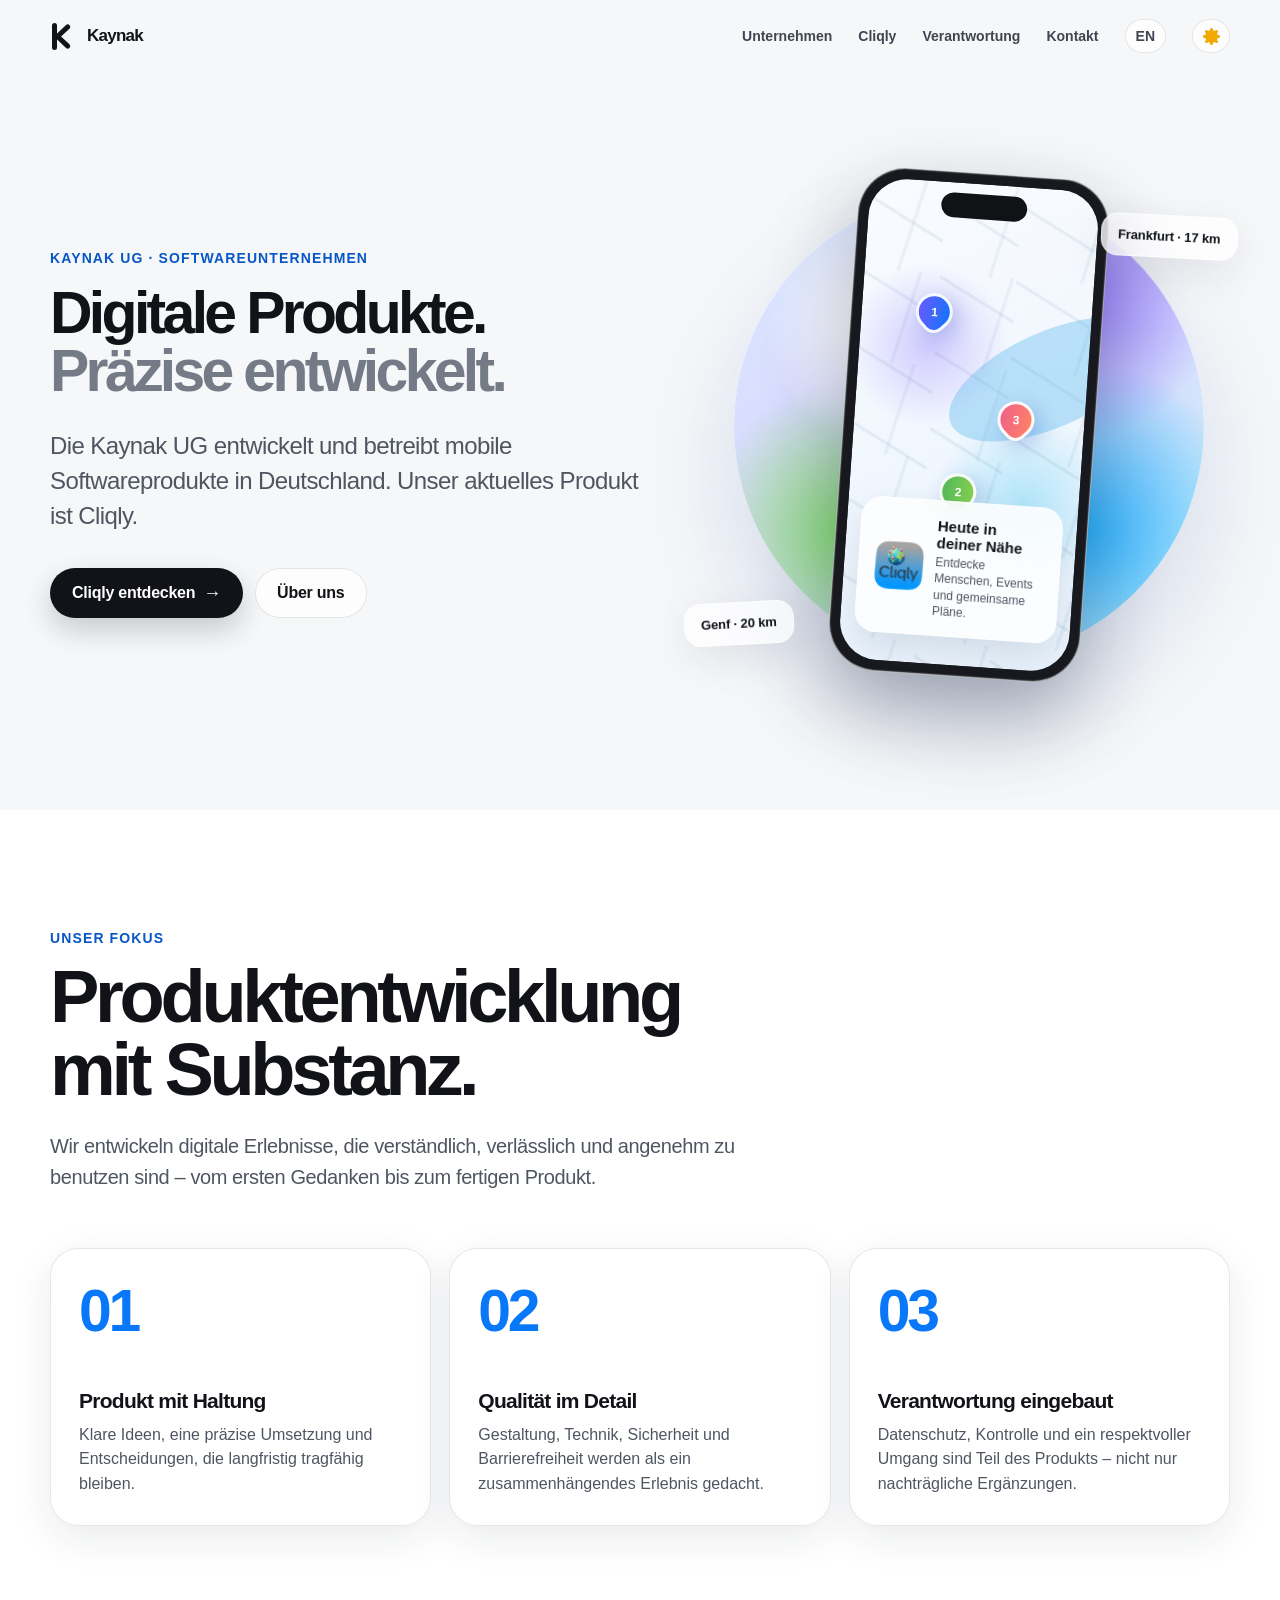
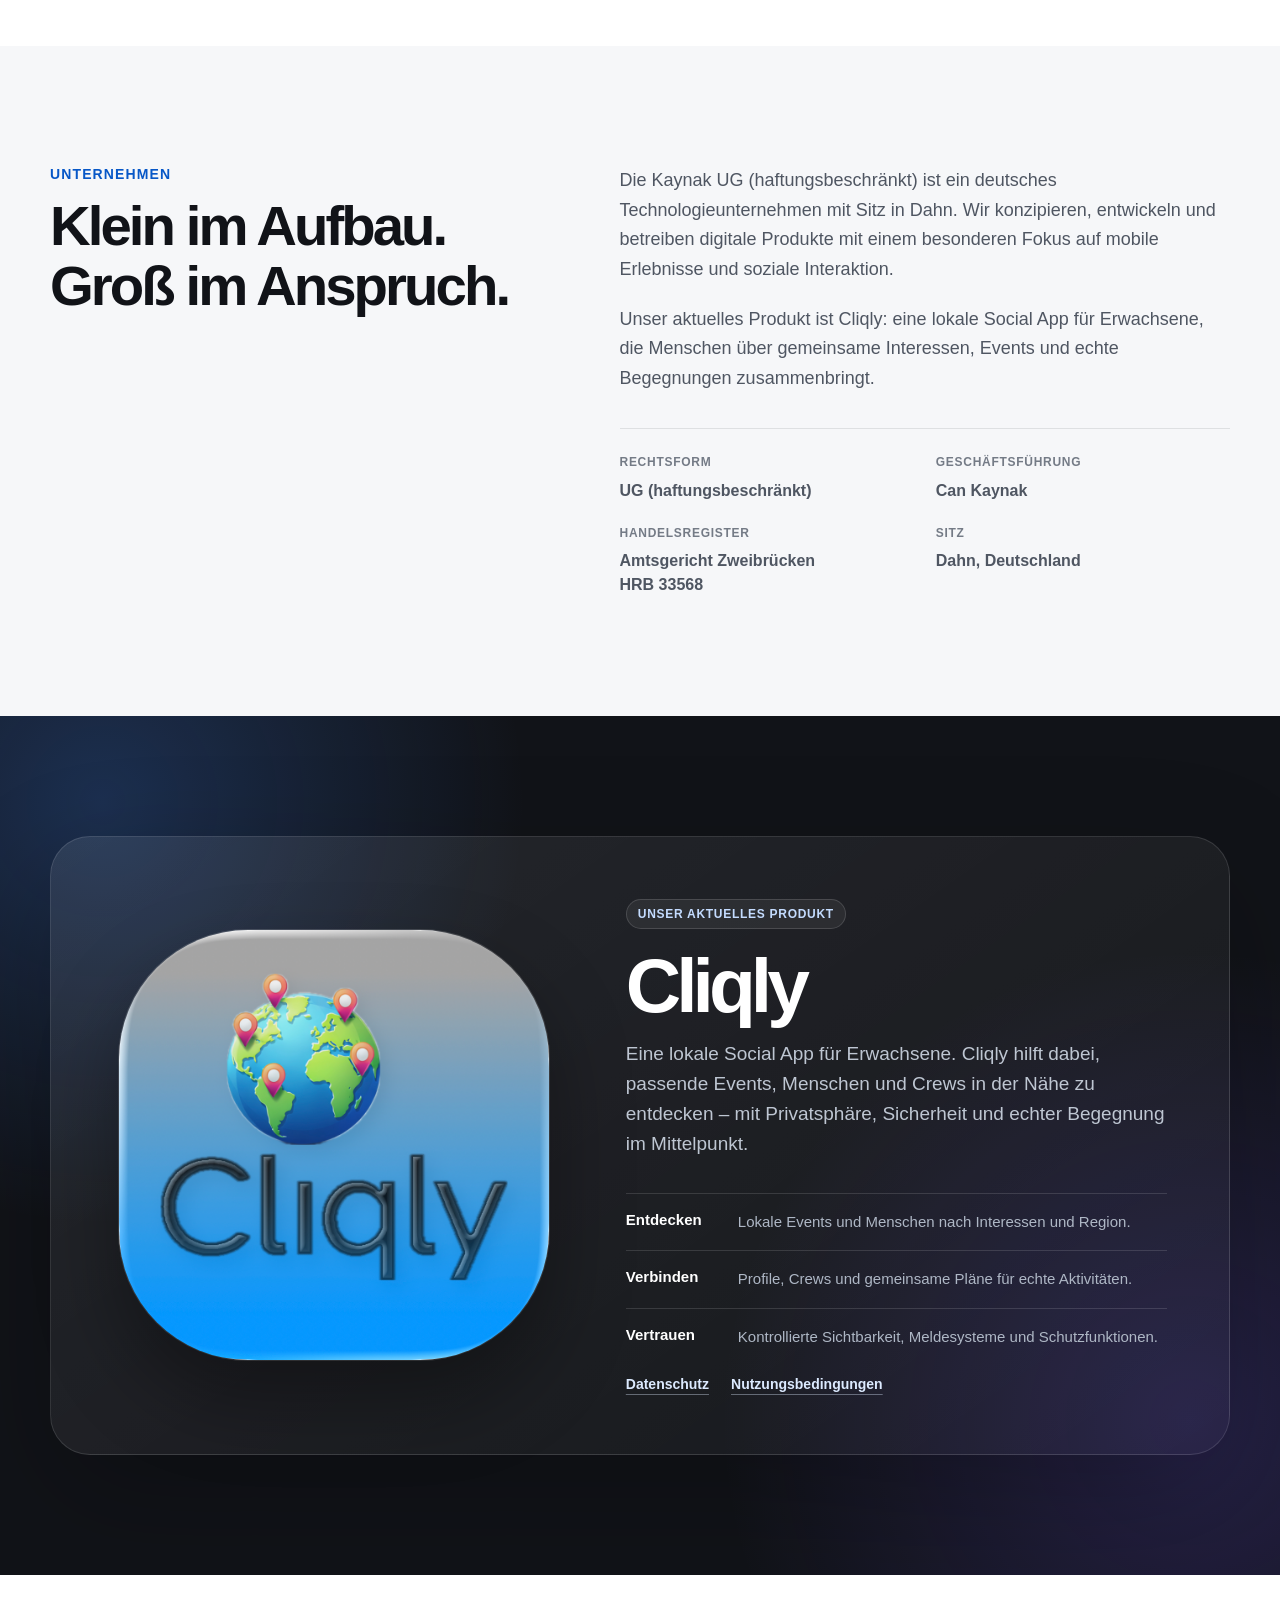
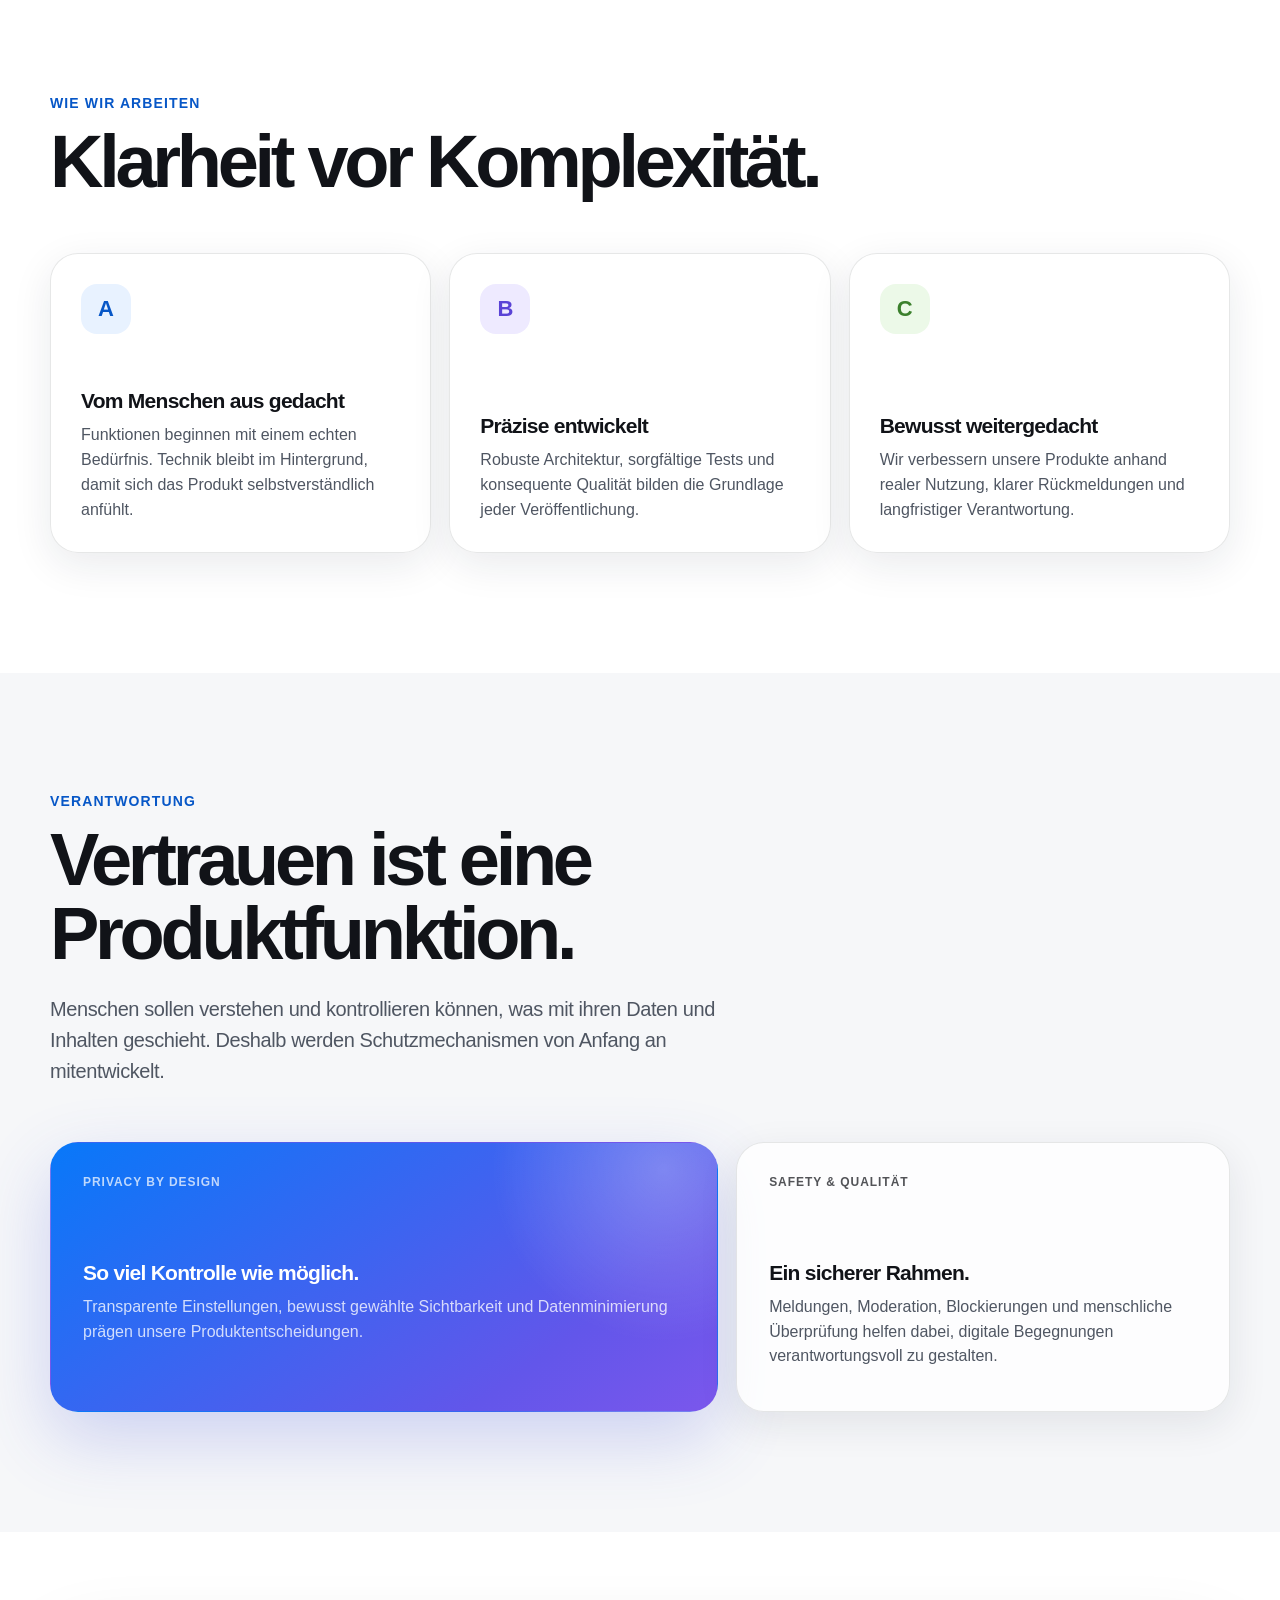
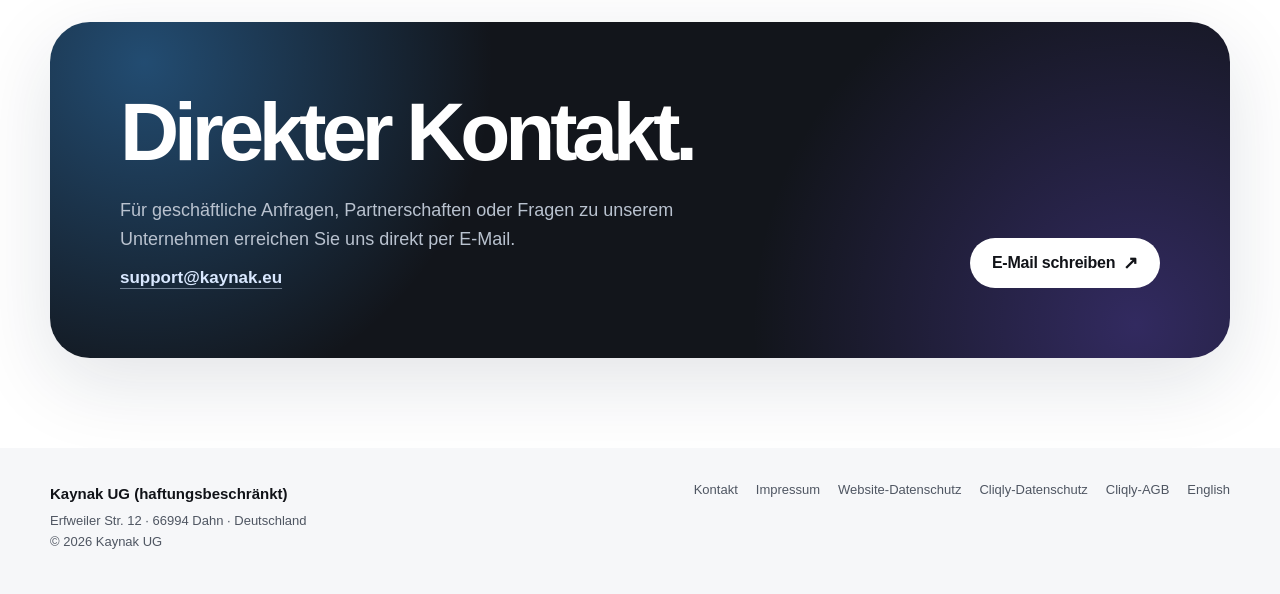
==== index.html @ 6c9c17e6 "Add Cliqly legal pages and fix mobile heading" ====
<!doctype html>
<html lang="de">
  <head>
    <meta charset="utf-8" />
    <meta name="viewport" content="width=device-width, initial-scale=1" />
    <title>Kaynak UG – Digitale Produkte, präzise entwickelt</title>
    <meta
      name="description"
      content="Die Kaynak UG (haftungsbeschränkt) aus Dahn entwickelt hochwertige digitale Produkte. Unser aktuelles Produkt: Cliqly, eine lokale Social App für echte Begegnungen."
    />
    <meta name="theme-color" content="#f6f7f9" />
    <meta name="color-scheme" content="light dark" />
    <meta name="robots" content="index,follow" />
    <link rel="canonical" href="https://kaynak.eu/" />
    <link rel="alternate" hreflang="de" href="https://kaynak.eu/" />
    <link rel="alternate" hreflang="en" href="https://kaynak.eu/en/" />
    <link rel="icon" href="/assets/kaynak-mark.png" type="image/png" />
    <script src="/assets/theme-init.js"></script>
    <link rel="stylesheet" href="/assets/styles.css" />
    <meta property="og:type" content="website" />
    <meta property="og:locale" content="de_DE" />
    <meta property="og:locale:alternate" content="en_GB" />
    <meta property="og:site_name" content="Kaynak UG" />
    <meta property="og:title" content="Kaynak UG – Digitale Produkte, präzise entwickelt" />
    <meta
      property="og:description"
      content="Kaynak UG entwickelt hochwertige mobile und soziale Softwareprodukte in Deutschland."
    />
    <meta property="og:url" content="https://kaynak.eu/" />
    <meta property="og:image" content="https://kaynak.eu/assets/og-kaynak.png" />
    <meta property="og:image:width" content="1200" />
    <meta property="og:image:height" content="630" />
    <meta property="og:image:alt" content="Kaynak UG – Digitale Produkte, präzise entwickelt" />
    <meta name="twitter:card" content="summary_large_image" />
    <meta name="twitter:title" content="Kaynak UG – Digitale Produkte, präzise entwickelt" />
    <meta
      name="twitter:description"
      content="Kaynak UG entwickelt hochwertige mobile und soziale Softwareprodukte in Deutschland."
    />
    <meta name="twitter:image" content="https://kaynak.eu/assets/og-kaynak.png" />
    <script type="application/ld+json">
      {
        "@context": "https://schema.org",
        "@type": "Organization",
        "name": "Kaynak UG (haftungsbeschränkt)",
        "url": "https://kaynak.eu/",
        "email": "support@kaynak.eu",
        "founder": {
          "@type": "Person",
          "name": "Can Kaynak"
        },
        "address": {
          "@type": "PostalAddress",
          "streetAddress": "Erfweiler Str. 12",
          "postalCode": "66994",
          "addressLocality": "Dahn",
          "addressCountry": "DE"
        },
        "brand": {
          "@type": "Brand",
          "name": "Cliqly"
        }
      }
    </script>
  </head>
  <body>
    <a class="skip-link" href="#inhalt">Zum Inhalt springen</a>
    <header class="site-header">
      <nav class="nav-shell" aria-label="Hauptnavigation">
        <a class="brand" href="/" aria-label="Kaynak UG Startseite">
          <span class="brand-mark" aria-hidden="true"><span class="brand-stem"></span></span>
          <span>Kaynak</span>
        </a>
        <button
          class="menu-button"
          type="button"
          aria-label="Navigation öffnen"
          aria-controls="site-navigation"
          aria-expanded="false"
        >
          <span class="menu-icon" aria-hidden="true"></span>
        </button>
        <div class="nav-links" id="site-navigation">
          <a href="#unternehmen">Unternehmen</a>
          <a href="#cliqly">Cliqly</a>
          <a href="#verantwortung">Verantwortung</a>
          <a href="#kontakt">Kontakt</a>
          <a class="language-link" href="/en/" lang="en" hreflang="en">EN</a>
        </div>
      </nav>
    </header>

    <main id="inhalt">
      <section class="hero" aria-labelledby="hero-title">
        <div class="shell hero-grid">
          <div>
            <p class="eyebrow">Kaynak UG · Softwareunternehmen</p>
            <h1 id="hero-title">
              Digitale Produkte.<br /><span class="hero-secondary">Präzise entwickelt.</span>
            </h1>
            <p class="hero-copy">
              Die Kaynak UG entwickelt und betreibt mobile Softwareprodukte in
              Deutschland. Unser aktuelles Produkt ist Cliqly.
            </p>
            <div class="button-row">
              <a class="button button-primary" href="#cliqly">
                Cliqly entdecken <span class="button-arrow" aria-hidden="true">→</span>
              </a>
              <a class="button button-secondary" href="#unternehmen">Über uns</a>
            </div>
          </div>

          <div class="hero-visual" aria-label="Illustration der Cliqly App">
            <div class="orb" aria-hidden="true"></div>
            <div class="floating-note top" aria-hidden="true">Frankfurt · 17 km</div>
            <div class="floating-note bottom" aria-hidden="true">Genf · 20 km</div>
            <div class="phone" aria-hidden="true">
              <div class="phone-screen">
                <div class="phone-island"></div>
                <div class="map-grid"></div>
                <div class="map-water"></div>
                <div class="pin pin-one"><span>1</span></div>
                <div class="pin pin-two"><span>3</span></div>
                <div class="pin pin-three"><span>2</span></div>
                <div class="app-preview-card">
                  <img src="/assets/cliqly-icon.jpg" alt="" width="48" height="48" />
                  <div>
                    <strong>Heute in deiner Nähe</strong>
                    <span>Entdecke Menschen, Events und gemeinsame Pläne.</span>
                  </div>
                </div>
              </div>
            </div>
          </div>
        </div>
      </section>

      <section class="section section-white" aria-labelledby="focus-title">
        <div class="shell">
          <div class="section-heading">
            <p class="section-kicker">Unser Fokus</p>
            <h2 class="section-title" id="focus-title">
              Produkt&shy;entwicklung mit Substanz.
            </h2>
            <p class="section-intro">
              Wir entwickeln digitale Erlebnisse, die verständlich, verlässlich und
              angenehm zu benutzen sind – vom ersten Gedanken bis zum fertigen Produkt.
            </p>
          </div>
          <div class="fact-grid">
            <article class="fact-card">
              <span class="fact-number">01</span>
              <h3>Produkt mit Haltung</h3>
              <p>
                Klare Ideen, eine präzise Umsetzung und Entscheidungen, die langfristig
                tragfähig bleiben.
              </p>
            </article>
            <article class="fact-card">
              <span class="fact-number">02</span>
              <h3>Qualität im Detail</h3>
              <p>
                Gestaltung, Technik, Sicherheit und Barrierefreiheit werden als ein
                zusammenhängendes Erlebnis gedacht.
              </p>
            </article>
            <article class="fact-card">
              <span class="fact-number">03</span>
              <h3>Verantwortung eingebaut</h3>
              <p>
                Datenschutz, Kontrolle und ein respektvoller Umgang sind Teil des
                Produkts – nicht nur nachträgliche Ergänzungen.
              </p>
            </article>
          </div>
        </div>
      </section>

      <section class="section" id="unternehmen" aria-labelledby="company-title">
        <div class="shell company-grid">
          <div>
            <p class="section-kicker">Unternehmen</p>
            <h2 class="company-statement" id="company-title">
              Klein im Aufbau.<br />Groß im Anspruch.
            </h2>
          </div>
          <div class="company-copy">
            <p>
              Die Kaynak UG (haftungsbeschränkt) ist ein deutsches
              Technologieunternehmen mit Sitz in Dahn. Wir konzipieren, entwickeln und
              betreiben digitale Produkte mit einem besonderen Fokus auf mobile
              Erlebnisse und soziale Interaktion.
            </p>
            <p>
              Unser aktuelles Produkt ist Cliqly: eine lokale Social App für Erwachsene,
              die Menschen über gemeinsame Interessen, Events und echte Begegnungen
              zusammenbringt.
            </p>
            <div class="company-meta" aria-label="Unternehmensdaten">
              <div class="meta-item">
                <span>Rechtsform</span>
                <strong>UG (haftungsbeschränkt)</strong>
              </div>
              <div class="meta-item">
                <span>Geschäftsführung</span>
                <strong>Can Kaynak</strong>
              </div>
              <div class="meta-item">
                <span>Handelsregister</span>
                <strong>Amtsgericht Zweibrücken<br />HRB 33568</strong>
              </div>
              <div class="meta-item">
                <span>Sitz</span>
                <strong>Dahn, Deutschland</strong>
              </div>
            </div>
          </div>
        </div>
      </section>

      <section class="section section-dark" id="cliqly" aria-labelledby="product-title">
        <div class="shell">
          <div class="product-stage">
            <div class="product-visual">
              <img
                class="product-icon"
                src="/assets/cliqly-icon.jpg"
                alt="App-Symbol von Cliqly mit Globus und Ortsmarkierungen"
                width="1024"
                height="1024"
              />
            </div>
            <div class="product-copy">
              <span class="product-label">Unser aktuelles Produkt</span>
              <h3 id="product-title">Cliqly</h3>
              <p>
                Eine lokale Social App für Erwachsene. Cliqly hilft dabei, passende
                Events, Menschen und Crews in der Nähe zu entdecken – mit Privatsphäre,
                Sicherheit und echter Begegnung im Mittelpunkt.
              </p>
              <div class="product-points">
                <div class="product-point">
                  <strong>Entdecken</strong>
                  <span>Lokale Events und Menschen nach Interessen und Region.</span>
                </div>
                <div class="product-point">
                  <strong>Verbinden</strong>
                  <span>Profile, Crews und gemeinsame Pläne für echte Aktivitäten.</span>
                </div>
                <div class="product-point">
                  <strong>Vertrauen</strong>
                  <span>Kontrollierte Sichtbarkeit, Meldesysteme und Schutzfunktionen.</span>
                </div>
              </div>
              <div class="product-legal-links" aria-label="Rechtliche Informationen zu Cliqly">
                <a href="/cliqly/datenschutz/">Datenschutz</a>
                <a href="/cliqly/nutzungsbedingungen/">Nutzungsbedingungen</a>
              </div>
            </div>
          </div>
        </div>
      </section>

      <section class="section section-white" aria-labelledby="principles-title">
        <div class="shell">
          <div class="section-heading">
            <p class="section-kicker">Wie wir arbeiten</p>
            <h2 class="section-title" id="principles-title">
              Klarheit vor Komplexität.
            </h2>
          </div>
          <div class="value-grid">
            <article class="value-card">
              <div class="value-symbol" aria-hidden="true">A</div>
              <h3>Vom Menschen aus gedacht</h3>
              <p>
                Funktionen beginnen mit einem echten Bedürfnis. Technik bleibt im
                Hintergrund, damit sich das Produkt selbstverständlich anfühlt.
              </p>
            </article>
            <article class="value-card">
              <div class="value-symbol" aria-hidden="true">B</div>
              <h3>Präzise entwickelt</h3>
              <p>
                Robuste Architektur, sorgfältige Tests und konsequente Qualität bilden
                die Grundlage jeder Veröffentlichung.
              </p>
            </article>
            <article class="value-card">
              <div class="value-symbol" aria-hidden="true">C</div>
              <h3>Bewusst weitergedacht</h3>
              <p>
                Wir verbessern unsere Produkte anhand realer Nutzung, klarer
                Rückmeldungen und langfristiger Verantwortung.
              </p>
            </article>
          </div>
        </div>
      </section>

      <section class="section" id="verantwortung" aria-labelledby="responsibility-title">
        <div class="shell">
          <div class="section-heading">
            <p class="section-kicker">Verantwortung</p>
            <h2 class="section-title" id="responsibility-title">
              Vertrauen ist eine Produktfunktion.
            </h2>
            <p class="section-intro">
              Menschen sollen verstehen und kontrollieren können, was mit ihren Daten
              und Inhalten geschieht. Deshalb werden Schutzmechanismen von Anfang an
              mitentwickelt.
            </p>
          </div>
          <div class="responsibility-grid">
            <article class="responsibility-card highlight">
              <span class="card-tag">Privacy by Design</span>
              <h3>So viel Kontrolle wie möglich.</h3>
              <p>
                Transparente Einstellungen, bewusst gewählte Sichtbarkeit und
                Datenminimierung prägen unsere Produktentscheidungen.
              </p>
            </article>
            <article class="responsibility-card">
              <span class="card-tag">Safety &amp; Qualität</span>
              <h3>Ein sicherer Rahmen.</h3>
              <p>
                Meldungen, Moderation, Blockierungen und menschliche Überprüfung helfen
                dabei, digitale Begegnungen verantwortungsvoll zu gestalten.
              </p>
            </article>
          </div>
        </div>
      </section>

      <section class="section-compact section-white" id="kontakt" aria-labelledby="contact-title">
        <div class="shell">
          <div class="contact-panel">
            <div>
              <h2 id="contact-title">Direkter Kontakt.</h2>
              <p>
                Für geschäftliche Anfragen, Partnerschaften oder Fragen zu unserem
                Unternehmen erreichen Sie uns direkt per E-Mail.
              </p>
              <a class="contact-email" href="mailto:support@kaynak.eu"
                >support@kaynak.eu</a
              >
            </div>
            <a class="button" href="mailto:support@kaynak.eu">
              E-Mail schreiben <span class="button-arrow" aria-hidden="true">↗</span>
            </a>
          </div>
        </div>
      </section>
    </main>

    <footer class="site-footer">
      <div class="shell footer-grid">
        <div class="footer-company">
          <strong>Kaynak UG (haftungsbeschränkt)</strong>
          Erfweiler Str. 12 · 66994 Dahn · Deutschland<br />
          © <span data-current-year>2026</span> Kaynak UG
        </div>
        <div class="footer-links">
          <a href="mailto:support@kaynak.eu">Kontakt</a>
          <a href="/impressum/">Impressum</a>
          <a href="/datenschutz/">Website-Datenschutz</a>
          <a href="/cliqly/datenschutz/">Cliqly-Datenschutz</a>
          <a href="/cliqly/nutzungsbedingungen/">Cliqly-AGB</a>
          <a href="/en/" lang="en">English</a>
        </div>
      </div>
    </footer>
    <script src="/assets/site.js" defer></script>
  </body>
</html>
---- assets/styles.css ----
:root {
  color-scheme: light;
  --ink: #111318;
  --ink-soft: #4f5662;
  --ink-muted: #747b86;
  --paper: #f6f7f9;
  --paper-strong: #ffffff;
  --line: rgba(17, 19, 24, 0.1);
  --header-glass: rgba(246, 247, 249, 0.72);
  --header-glass-strong: rgba(246, 247, 249, 0.9);
  --mobile-navigation: rgba(246, 247, 249, 0.98);
  --nav-ink: #3f4651;
  --control-surface: rgba(255, 255, 255, 0.7);
  --card-surface: rgba(255, 255, 255, 0.78);
  --legal-surface: #ffffff;
  --legal-copy: #454c57;
  --legal-note: #757c86;
  --button-primary-background: #111318;
  --button-primary-foreground: #ffffff;
  --button-secondary-background: rgba(255, 255, 255, 0.78);
  --blue: #0878f9;
  --blue-deep: #0757c7;
  --cyan: #43c7f4;
  --violet: #7557ff;
  --green: #7bd35a;
  --shadow-soft: 0 24px 80px rgba(18, 30, 58, 0.12);
  --shadow-card: 0 12px 40px rgba(18, 30, 58, 0.09);
  --radius-xl: 40px;
  --radius-lg: 28px;
  --radius-md: 20px;
  --max-width: 1180px;
  --font-sans: -apple-system, BlinkMacSystemFont, "SF Pro Display",
    "SF Pro Text", "Helvetica Neue", Arial, sans-serif;
}

:root[data-theme="dark"] {
  color-scheme: dark;
  --ink: #f4f7fb;
  --ink-soft: #aeb8c7;
  --ink-muted: #8c97a8;
  --paper: #080a0f;
  --paper-strong: #0e1118;
  --line: rgba(255, 255, 255, 0.11);
  --header-glass: rgba(8, 10, 15, 0.74);
  --header-glass-strong: rgba(8, 10, 15, 0.92);
  --mobile-navigation: rgba(8, 10, 15, 0.98);
  --nav-ink: #c8d0dc;
  --control-surface: rgba(255, 255, 255, 0.07);
  --card-surface: rgba(255, 255, 255, 0.055);
  --legal-surface: #11151d;
  --legal-copy: #b7c0cd;
  --legal-note: #8a95a4;
  --button-primary-background: #f4f7fb;
  --button-primary-foreground: #10131a;
  --button-secondary-background: rgba(255, 255, 255, 0.065);
  --blue: #4da6ff;
  --blue-deep: #79baff;
  --shadow-soft: 0 28px 90px rgba(0, 0, 0, 0.38);
  --shadow-card: 0 16px 48px rgba(0, 0, 0, 0.26);
}

* {
  box-sizing: border-box;
}

html {
  scroll-behavior: smooth;
  background: var(--paper);
}

body {
  margin: 0;
  color: var(--ink);
  background: var(--paper);
  font-family: var(--font-sans);
  -webkit-font-smoothing: antialiased;
  text-rendering: optimizeLegibility;
}

body.menu-open {
  overflow: hidden;
}

img {
  display: block;
  max-width: 100%;
}

a {
  color: inherit;
  text-decoration: none;
}

button,
a {
  -webkit-tap-highlight-color: transparent;
}

button {
  font: inherit;
}

::selection {
  color: #fff;
  background: var(--blue);
}

.skip-link {
  position: fixed;
  z-index: 100;
  top: 12px;
  left: 12px;
  padding: 10px 14px;
  border-radius: 12px;
  color: var(--button-primary-foreground);
  background: var(--button-primary-background);
  transform: translateY(-180%);
  transition: transform 180ms ease;
}

.skip-link:focus {
  transform: translateY(0);
}

.site-header {
  position: fixed;
  z-index: 50;
  top: 0;
  right: 0;
  left: 0;
  border-bottom: 1px solid transparent;
  background: var(--header-glass);
  -webkit-backdrop-filter: blur(24px) saturate(150%);
  backdrop-filter: blur(24px) saturate(150%);
  transition:
    border-color 220ms ease,
    background 220ms ease;
}

.site-header.is-scrolled {
  border-color: var(--line);
  background: var(--header-glass-strong);
}

.nav-shell {
  width: min(calc(100% - 40px), var(--max-width));
  min-height: 72px;
  margin: 0 auto;
  display: flex;
  align-items: center;
  justify-content: space-between;
  gap: 28px;
}

.brand {
  display: inline-flex;
  align-items: center;
  gap: 11px;
  font-size: 17px;
  font-weight: 650;
  letter-spacing: -0.045em;
}

.brand-mark {
  position: relative;
  width: 26px;
  height: 29px;
  display: block;
  flex: 0 0 auto;
  color: currentColor;
}

.brand-stem {
  position: absolute;
  top: 1px;
  left: 2px;
  width: 5px;
  height: 27px;
  border-radius: 999px;
  background: currentColor;
}

.brand-mark::before,
.brand-mark::after {
  content: "";
  position: absolute;
  top: 12px;
  left: 5px;
  width: 19px;
  height: 5px;
  border-radius: 999px;
  background: currentColor;
  transform-origin: 2.5px 50%;
}

.brand-mark::before {
  transform: rotate(-43deg);
}

.brand-mark::after {
  transform: rotate(43deg);
}

.nav-links {
  display: flex;
  align-items: center;
  gap: 26px;
  color: var(--nav-ink);
  font-size: 14px;
  font-weight: 550;
}

.nav-links a {
  position: relative;
  padding: 9px 0;
}

.nav-links a::after {
  content: "";
  position: absolute;
  right: 0;
  bottom: 4px;
  left: 0;
  height: 1px;
  background: currentColor;
  transform: scaleX(0);
  transform-origin: right;
  transition: transform 180ms ease;
}

.nav-links a:hover::after,
.nav-links a:focus-visible::after {
  transform: scaleX(1);
  transform-origin: left;
}

.language-link {
  display: inline-flex;
  align-items: center;
  justify-content: center;
  min-width: 38px;
  height: 34px;
  padding: 0 10px !important;
  border: 1px solid var(--line);
  border-radius: 999px;
  background: var(--control-surface);
}

.language-link::after {
  display: none;
}

.menu-button {
  width: 42px;
  height: 42px;
  display: none;
  align-items: center;
  justify-content: center;
  border: 0;
  border-radius: 50%;
  color: var(--ink);
  background: transparent;
  cursor: pointer;
}

.theme-toggle {
  position: relative;
  width: 38px;
  height: 34px;
  flex: 0 0 auto;
  display: grid;
  place-items: center;
  padding: 0;
  border: 1px solid var(--line);
  border-radius: 999px;
  color: var(--ink);
  background: var(--control-surface);
  cursor: pointer;
  overflow: hidden;
  transition:
    transform 180ms ease,
    border-color 240ms ease,
    background 240ms ease;
}

.theme-toggle:hover {
  transform: translateY(-1px);
}

.theme-toggle-icon {
  position: relative;
  width: 13px;
  height: 13px;
  display: block;
  border-radius: 50%;
  color: #f1a900;
  background: currentColor;
  box-shadow:
    0 -7px 0 -5px currentColor,
    0 7px 0 -5px currentColor,
    7px 0 0 -5px currentColor,
    -7px 0 0 -5px currentColor,
    5px 5px 0 -5px currentColor,
    -5px -5px 0 -5px currentColor,
    5px -5px 0 -5px currentColor,
    -5px 5px 0 -5px currentColor;
  transition:
    color 380ms ease,
    transform 420ms cubic-bezier(0.22, 1, 0.36, 1),
    box-shadow 380ms ease;
}

.theme-toggle-icon::after {
  content: "";
  position: absolute;
  width: 13px;
  height: 13px;
  top: -4px;
  right: -4px;
  border-radius: 50%;
  background: var(--paper);
  opacity: 0;
  transform: scale(0.2);
  transition:
    opacity 260ms ease,
    transform 420ms cubic-bezier(0.22, 1, 0.36, 1),
    background 240ms ease;
}

:root[data-theme="dark"] .theme-toggle-icon {
  color: #dbe8ff;
  box-shadow: none;
  transform: rotate(-18deg) scale(1.08);
}

:root[data-theme="dark"] .theme-toggle-icon::after {
  opacity: 1;
  transform: scale(0.82);
}

.menu-icon,
.menu-icon::before,
.menu-icon::after {
  width: 20px;
  height: 1.5px;
  display: block;
  border-radius: 3px;
  background: currentColor;
  transition:
    transform 180ms ease,
    opacity 180ms ease;
}

.menu-icon {
  position: relative;
}

.menu-icon::before,
.menu-icon::after {
  content: "";
  position: absolute;
  left: 0;
}

.menu-icon::before {
  transform: translateY(-6px);
}

.menu-icon::after {
  transform: translateY(6px);
}

.menu-open .menu-icon {
  background: transparent;
}

.menu-open .menu-icon::before {
  transform: rotate(45deg);
}

.menu-open .menu-icon::after {
  transform: rotate(-45deg);
}

main {
  overflow: hidden;
}

.shell {
  width: min(calc(100% - 40px), var(--max-width));
  margin: 0 auto;
}

.hero {
  min-height: 810px;
  padding: 154px 0 96px;
  display: grid;
  align-items: center;
}

.hero-grid {
  display: grid;
  grid-template-columns: minmax(0, 1.08fr) minmax(410px, 0.92fr);
  align-items: center;
  gap: 46px;
}

.eyebrow {
  margin: 0 0 18px;
  color: var(--blue-deep);
  font-size: 14px;
  font-weight: 680;
  letter-spacing: 0.08em;
  text-transform: uppercase;
}

.hero h1 {
  max-width: 760px;
  margin: 0;
  font-size: clamp(52px, 4.6vw, 66px);
  font-weight: 720;
  letter-spacing: -0.062em;
  line-height: 0.98;
}

.hero-secondary {
  color: var(--ink-muted);
}

.hero-copy {
  max-width: 630px;
  margin: 30px 0 0;
  color: var(--ink-soft);
  font-size: clamp(19px, 2vw, 24px);
  letter-spacing: -0.025em;
  line-height: 1.45;
}

.button-row {
  margin-top: 34px;
  display: flex;
  flex-wrap: wrap;
  align-items: center;
  gap: 12px;
}

.button {
  min-height: 50px;
  padding: 0 21px;
  display: inline-flex;
  align-items: center;
  justify-content: center;
  gap: 8px;
  border: 1px solid transparent;
  border-radius: 999px;
  font-size: 16px;
  font-weight: 620;
  letter-spacing: -0.015em;
  transition:
    transform 180ms ease,
    box-shadow 180ms ease,
    background 180ms ease;
}

.button:hover {
  transform: translateY(-2px);
}

.button-primary {
  color: var(--button-primary-foreground);
  background: var(--button-primary-background);
  box-shadow: 0 12px 28px rgba(17, 19, 24, 0.2);
}

.button-primary:hover {
  box-shadow: 0 16px 34px rgba(17, 19, 24, 0.25);
}

.button-secondary {
  border-color: var(--line);
  background: var(--button-secondary-background);
}

.button-arrow {
  font-size: 18px;
  line-height: 1;
}

.hero-visual {
  position: relative;
  min-height: 530px;
}

.orb {
  position: absolute;
  width: 470px;
  height: 470px;
  top: 22px;
  left: 50%;
  border-radius: 50%;
  background:
    radial-gradient(circle at 34% 28%, rgba(255, 255, 255, 0.96) 0 8%, transparent 28%),
    radial-gradient(circle at 70% 20%, rgba(131, 102, 255, 0.85), transparent 32%),
    radial-gradient(circle at 74% 72%, rgba(31, 170, 250, 0.9), transparent 35%),
    radial-gradient(circle at 24% 72%, rgba(126, 221, 99, 0.85), transparent 30%),
    linear-gradient(145deg, #d7e9ff, #dcd7ff 45%, #c9f6f2);
  box-shadow:
    inset 0 1px 0 rgba(255, 255, 255, 0.8),
    0 48px 100px rgba(57, 88, 158, 0.18);
  filter: saturate(108%);
  transform: translateX(-50%);
}

.phone {
  position: absolute;
  z-index: 2;
  width: 252px;
  height: 504px;
  top: 4px;
  left: 50%;
  padding: 10px;
  border: 1px solid rgba(255, 255, 255, 0.58);
  border-radius: 48px;
  background: #17191e;
  box-shadow:
    0 35px 80px rgba(21, 29, 50, 0.32),
    inset 0 0 0 1px rgba(255, 255, 255, 0.1);
  transform: translateX(-50%) rotate(4deg);
}

.phone-screen {
  position: relative;
  height: 100%;
  overflow: hidden;
  border-radius: 39px;
  background:
    radial-gradient(circle at 30% 34%, rgba(117, 87, 255, 0.28), transparent 23%),
    radial-gradient(circle at 76% 65%, rgba(67, 199, 244, 0.35), transparent 25%),
    linear-gradient(155deg, #f9fbff, #e9f3fd);
}

.phone-island {
  position: absolute;
  z-index: 4;
  width: 86px;
  height: 25px;
  top: 10px;
  left: 50%;
  border-radius: 999px;
  background: #101216;
  transform: translateX(-50%);
}

.map-grid {
  position: absolute;
  inset: 0;
  opacity: 0.65;
  background-image:
    linear-gradient(28deg, transparent 47%, rgba(52, 98, 136, 0.13) 48% 50%, transparent 51%),
    linear-gradient(104deg, transparent 47%, rgba(52, 98, 136, 0.1) 48% 50%, transparent 51%);
  background-size: 76px 76px, 92px 92px;
}

.map-water {
  position: absolute;
  width: 220px;
  height: 95px;
  top: 142px;
  right: -74px;
  border-radius: 50%;
  background: rgba(74, 179, 235, 0.35);
  transform: rotate(-28deg);
}

.pin {
  position: absolute;
  z-index: 3;
  width: 37px;
  height: 37px;
  display: grid;
  place-items: center;
  border: 3px solid rgba(255, 255, 255, 0.95);
  border-radius: 50% 50% 50% 12px;
  color: #fff;
  background: linear-gradient(145deg, var(--violet), var(--blue));
  box-shadow: 0 8px 20px rgba(35, 72, 180, 0.25);
  font-size: 12px;
  font-weight: 760;
  transform: rotate(-45deg);
}

.pin span {
  transform: rotate(45deg);
}

.pin-one {
  top: 112px;
  left: 54px;
}

.pin-two {
  top: 214px;
  right: 50px;
  background: linear-gradient(145deg, #ed5d8d, #ff875f);
}

.pin-three {
  top: 290px;
  left: 90px;
  background: linear-gradient(145deg, #4ab65a, #90d34f);
}

.app-preview-card {
  position: absolute;
  z-index: 4;
  right: 14px;
  bottom: 28px;
  left: 14px;
  padding: 16px;
  display: grid;
  grid-template-columns: 48px 1fr;
  align-items: center;
  gap: 12px;
  border: 1px solid rgba(255, 255, 255, 0.7);
  border-radius: 21px;
  background: rgba(255, 255, 255, 0.84);
  -webkit-backdrop-filter: blur(18px);
  backdrop-filter: blur(18px);
  box-shadow: 0 16px 36px rgba(37, 61, 95, 0.13);
  color: #111318;
}

.app-preview-card img {
  width: 48px;
  height: 48px;
  border-radius: 13px;
}

.app-preview-card strong,
.app-preview-card span {
  display: block;
}

.app-preview-card strong {
  margin-bottom: 3px;
  font-size: 15px;
}

.app-preview-card span {
  color: #4f5662;
  font-size: 12px;
  line-height: 1.35;
}

.floating-note {
  position: absolute;
  z-index: 6;
  padding: 13px 16px;
  border: 1px solid rgba(255, 255, 255, 0.72);
  border-radius: 17px;
  background: var(--control-surface);
  -webkit-backdrop-filter: blur(20px);
  backdrop-filter: blur(20px);
  box-shadow: var(--shadow-card);
  font-size: 13px;
  font-weight: 650;
  letter-spacing: -0.01em;
}

.floating-note.top {
  top: 46px;
  right: -8px;
  transform: rotate(3deg);
}

.floating-note.bottom {
  bottom: 54px;
  left: -24px;
  transform: rotate(-3deg);
}

.section {
  padding: 120px 0;
}

.section-compact {
  padding: 90px 0;
}

.section-white {
  background: var(--paper-strong);
}

.section-dark {
  color: #fff;
  background:
    radial-gradient(circle at 8% 10%, rgba(60, 131, 246, 0.25), transparent 30%),
    radial-gradient(circle at 93% 82%, rgba(117, 87, 255, 0.2), transparent 34%),
    #111318;
}

.section-heading {
  max-width: 790px;
  margin: 0 0 55px;
}

.section-kicker {
  margin: 0 0 14px;
  color: var(--blue-deep);
  font-size: 14px;
  font-weight: 690;
  letter-spacing: 0.08em;
  text-transform: uppercase;
}

.section-dark .section-kicker {
  color: #74b7ff;
}

.section-title {
  max-width: 100%;
  margin: 0;
  font-size: clamp(42px, 5.8vw, 74px);
  font-weight: 700;
  letter-spacing: -0.058em;
  line-height: 0.99;
  hyphens: manual;
  overflow-wrap: break-word;
  text-wrap: balance;
}

.section-intro {
  max-width: 690px;
  margin: 24px 0 0;
  color: var(--ink-soft);
  font-size: 20px;
  letter-spacing: -0.02em;
  line-height: 1.55;
}

.section-dark .section-intro {
  color: #b8c0ce;
}

.fact-grid {
  display: grid;
  grid-template-columns: repeat(3, minmax(0, 1fr));
  gap: 18px;
}

.fact-card,
.value-card,
.responsibility-card {
  border: 1px solid var(--line);
  border-radius: var(--radius-lg);
  background: var(--card-surface);
  box-shadow: var(--shadow-card);
}

.fact-card {
  min-height: 220px;
  padding: 28px;
}

.fact-number {
  display: block;
  margin-bottom: 45px;
  color: var(--blue);
  font-size: clamp(38px, 4.6vw, 60px);
  font-weight: 710;
  letter-spacing: -0.055em;
}

.fact-card h3,
.value-card h3,
.responsibility-card h3 {
  margin: 0 0 10px;
  font-size: 21px;
  letter-spacing: -0.035em;
}

.fact-card p,
.value-card p,
.responsibility-card p {
  margin: 0;
  color: var(--ink-soft);
  font-size: 16px;
  line-height: 1.55;
}

.company-grid {
  display: grid;
  grid-template-columns: 0.9fr 1.1fr;
  align-items: start;
  gap: 70px;
}

.company-statement {
  margin: 0;
  font-size: clamp(34px, 4.4vw, 58px);
  font-weight: 650;
  letter-spacing: -0.052em;
  line-height: 1.06;
}

.company-copy {
  color: var(--ink-soft);
  font-size: 18px;
  line-height: 1.65;
}

.company-copy p {
  margin: 0 0 20px;
}

.company-meta {
  margin-top: 34px;
  padding-top: 24px;
  border-top: 1px solid var(--line);
  display: grid;
  grid-template-columns: repeat(2, minmax(0, 1fr));
  gap: 22px;
}

.meta-item span,
.meta-item strong {
  display: block;
}

.meta-item span {
  margin-bottom: 6px;
  color: var(--ink-muted);
  font-size: 12px;
  font-weight: 650;
  letter-spacing: 0.06em;
  text-transform: uppercase;
}

.meta-item strong {
  font-size: 16px;
  line-height: 1.45;
}

.product-stage {
  padding: clamp(28px, 5vw, 62px);
  display: grid;
  grid-template-columns: 0.9fr 1.1fr;
  align-items: center;
  gap: 70px;
  border: 1px solid rgba(255, 255, 255, 0.12);
  border-radius: var(--radius-xl);
  background:
    linear-gradient(145deg, rgba(255, 255, 255, 0.085), rgba(255, 255, 255, 0.025));
  box-shadow: 0 40px 120px rgba(0, 0, 0, 0.22);
}

.product-visual {
  min-width: 0;
  display: grid;
  place-items: center;
}

.product-icon {
  width: min(100%, 430px);
  height: auto;
  margin: 0 auto;
  aspect-ratio: 1;
  object-fit: contain;
  border-radius: 30%;
  box-shadow:
    0 40px 80px rgba(0, 0, 0, 0.35),
    0 0 0 1px rgba(255, 255, 255, 0.16);
}

.product-label {
  display: inline-flex;
  margin-bottom: 21px;
  padding: 7px 11px;
  border: 1px solid rgba(255, 255, 255, 0.14);
  border-radius: 999px;
  color: #c4dcff;
  background: rgba(255, 255, 255, 0.06);
  font-size: 12px;
  font-weight: 680;
  letter-spacing: 0.06em;
  text-transform: uppercase;
}

.product-copy h3 {
  margin: 0 0 18px;
  font-size: clamp(48px, 6vw, 82px);
  letter-spacing: -0.065em;
  line-height: 0.92;
}

.product-copy > p {
  max-width: 560px;
  margin: 0;
  color: #bec6d2;
  font-size: 19px;
  line-height: 1.58;
}

.product-points {
  margin-top: 34px;
  display: grid;
  gap: 17px;
}

.product-point {
  padding-top: 17px;
  border-top: 1px solid rgba(255, 255, 255, 0.13);
  display: grid;
  grid-template-columns: 94px 1fr;
  gap: 18px;
}

.product-point strong {
  color: #fff;
  font-size: 15px;
}

.product-point span {
  color: #aeb7c5;
  font-size: 15px;
  line-height: 1.5;
}

.product-legal-links {
  margin-top: 28px;
  display: flex;
  flex-wrap: wrap;
  gap: 10px 22px;
  color: #dceaff;
  font-size: 14px;
  font-weight: 620;
}

.product-legal-links a {
  text-decoration: underline;
  text-decoration-color: rgba(220, 234, 255, 0.38);
  text-underline-offset: 5px;
  transition: text-decoration-color 180ms ease;
}

.product-legal-links a:hover {
  text-decoration-color: currentColor;
}

.value-grid {
  display: grid;
  grid-template-columns: repeat(3, minmax(0, 1fr));
  gap: 18px;
}

.value-card {
  min-height: 300px;
  padding: 30px;
  display: flex;
  flex-direction: column;
}

.value-symbol {
  width: 50px;
  height: 50px;
  margin-bottom: auto;
  display: grid;
  place-items: center;
  border-radius: 16px;
  color: var(--blue-deep);
  background: #e8f2ff;
  font-size: 22px;
  font-weight: 750;
}

.value-card:nth-child(2) .value-symbol {
  color: #5a43d6;
  background: #eeeaff;
}

.value-card:nth-child(3) .value-symbol {
  color: #3b802c;
  background: #ecf9e8;
}

.responsibility-grid {
  display: grid;
  grid-template-columns: 1.15fr 0.85fr;
  gap: 18px;
}

.responsibility-card {
  min-height: 270px;
  padding: 32px;
}

.responsibility-card.highlight {
  color: #fff;
  border-color: transparent;
  background:
    radial-gradient(circle at 92% 10%, rgba(255, 255, 255, 0.26), transparent 26%),
    linear-gradient(145deg, #0878f9, #6256ea 76%, #7b57ec);
  box-shadow: 0 26px 70px rgba(72, 86, 218, 0.24);
}

.responsibility-card.highlight p {
  color: rgba(255, 255, 255, 0.78);
}

.responsibility-card .card-tag {
  display: block;
  margin-bottom: 72px;
  color: inherit;
  font-size: 12px;
  font-weight: 690;
  letter-spacing: 0.08em;
  text-transform: uppercase;
  opacity: 0.72;
}

.contact-panel {
  padding: clamp(34px, 6vw, 70px);
  display: grid;
  grid-template-columns: 1fr auto;
  align-items: end;
  gap: 70px;
  border-radius: var(--radius-xl);
  color: #fff;
  background:
    radial-gradient(circle at 8% 12%, rgba(61, 166, 255, 0.38), transparent 31%),
    radial-gradient(circle at 92% 90%, rgba(124, 91, 255, 0.3), transparent 34%),
    #12151b;
  box-shadow: var(--shadow-soft);
}

.contact-panel h2 {
  max-width: 720px;
  margin: 0;
  font-size: clamp(45px, 6.5vw, 82px);
  letter-spacing: -0.063em;
  line-height: 0.98;
}

.contact-panel p {
  max-width: 610px;
  margin: 24px 0 0;
  color: #b9c2cf;
  font-size: 18px;
  line-height: 1.6;
}

.contact-email {
  width: fit-content;
  margin-top: 14px;
  display: inline-block;
  color: #d9e8ff;
  font-size: 17px;
  font-weight: 620;
  text-decoration: underline;
  text-decoration-color: rgba(217, 232, 255, 0.45);
  text-underline-offset: 5px;
}

.contact-email:hover {
  text-decoration-color: currentColor;
}

.contact-panel .button {
  color: #111318;
  background: #fff;
  white-space: nowrap;
}

.site-footer {
  padding: 34px 0 42px;
}

.footer-grid {
  display: grid;
  grid-template-columns: 1fr auto;
  align-items: start;
  gap: 30px;
}

.footer-company {
  color: var(--ink-soft);
  font-size: 13px;
  line-height: 1.6;
}

.footer-company strong {
  display: block;
  margin-bottom: 5px;
  color: var(--ink);
  font-size: 15px;
}

.footer-links {
  display: flex;
  flex-wrap: wrap;
  justify-content: flex-end;
  gap: 18px;
  color: var(--ink-soft);
  font-size: 13px;
}

.footer-links a:hover {
  color: var(--ink);
}

.legal-main {
  min-height: calc(100vh - 170px);
  padding: 145px 0 90px;
}

.legal-layout {
  display: grid;
  grid-template-columns: minmax(0, 0.72fr) minmax(0, 1.28fr);
  align-items: start;
  gap: 80px;
}

.legal-heading {
  position: sticky;
  top: 120px;
}

.legal-heading h1 {
  max-width: 100%;
  margin: 0;
  font-size: clamp(48px, 6vw, 78px);
  letter-spacing: -0.062em;
  line-height: 0.95;
  hyphens: auto;
  overflow-wrap: break-word;
  text-wrap: balance;
}

.legal-heading p {
  margin: 20px 0 0;
  color: var(--ink-soft);
  font-size: 15px;
}

.legal-language-switcher {
  margin-top: 24px;
  display: flex;
  flex-wrap: wrap;
  gap: 8px;
}

.legal-language-switcher a {
  min-width: 40px;
  min-height: 36px;
  padding: 0 12px;
  display: inline-flex;
  align-items: center;
  justify-content: center;
  border: 1px solid var(--line);
  border-radius: 999px;
  color: var(--ink-soft);
  background: var(--control-surface);
  font-size: 13px;
  font-weight: 650;
}

.legal-language-switcher a[aria-current="page"] {
  color: var(--button-primary-foreground);
  border-color: var(--button-primary-background);
  background: var(--button-primary-background);
}

.legal-content {
  padding: clamp(30px, 5vw, 54px);
  border: 1px solid var(--line);
  border-radius: var(--radius-lg);
  background: var(--legal-surface);
  box-shadow: var(--shadow-card);
}

.legal-content h2 {
  margin: 48px 0 15px;
  font-size: 23px;
  letter-spacing: -0.035em;
}

.legal-content h2:first-child {
  margin-top: 0;
}

.legal-content h3 {
  margin: 28px 0 10px;
  font-size: 17px;
}

.legal-content p,
.legal-content li {
  color: var(--legal-copy);
  font-size: 16px;
  line-height: 1.7;
}

.legal-content p {
  margin: 0 0 15px;
}

.legal-content ul {
  margin: 0 0 16px;
  padding-left: 22px;
}

.legal-content a {
  color: var(--blue-deep);
  text-decoration: underline;
  text-underline-offset: 3px;
}

.legal-note {
  margin: 32px 0 0 !important;
  padding-top: 20px;
  border-top: 1px solid var(--line);
  color: var(--legal-note) !important;
  font-size: 13px !important;
}

:focus-visible {
  outline: 3px solid rgba(8, 120, 249, 0.4);
  outline-offset: 4px;
}

::view-transition-old(root),
::view-transition-new(root) {
  animation-duration: 420ms;
  animation-timing-function: cubic-bezier(0.22, 1, 0.36, 1);
}

.theme-changing body,
.theme-changing .site-header,
.theme-changing .section-white,
.theme-changing .fact-card,
.theme-changing .value-card,
.theme-changing .responsibility-card,
.theme-changing .legal-content,
.theme-changing .language-link,
.theme-changing .theme-toggle,
.theme-changing .nav-links {
  transition:
    color 420ms ease,
    background-color 420ms ease,
    border-color 420ms ease;
}

:root[data-theme="dark"] .orb {
  filter: saturate(105%) brightness(0.82);
  box-shadow:
    inset 0 1px 0 rgba(255, 255, 255, 0.35),
    0 48px 120px rgba(26, 72, 153, 0.2);
}

:root[data-theme="dark"] .section-dark {
  background:
    radial-gradient(circle at 8% 10%, rgba(60, 131, 246, 0.22), transparent 30%),
    radial-gradient(circle at 93% 82%, rgba(117, 87, 255, 0.18), transparent 34%),
    #07090e;
}

:root[data-theme="dark"] .contact-panel {
  border: 1px solid rgba(255, 255, 255, 0.1);
}

@media (max-width: 980px) {
  .hero {
    padding-top: 128px;
  }

  .hero-grid,
  .company-grid,
  .product-stage,
  .legal-layout {
    grid-template-columns: 1fr;
  }

  .hero-grid {
    gap: 50px;
  }

  .hero-copy {
    max-width: 720px;
  }

  .hero-visual {
    width: min(100%, 640px);
    margin: 0 auto;
  }

  .company-grid {
    gap: 45px;
  }

  .company-statement {
    max-width: 800px;
  }

  .product-stage {
    gap: 52px;
  }

  .product-visual {
    order: 2;
  }

  .product-icon {
    width: min(72%, 400px);
  }

  .legal-layout {
    gap: 35px;
  }

  .legal-heading {
    position: static;
  }
}

@media (max-width: 760px) {
  .nav-shell {
    width: min(calc(100% - 28px), var(--max-width));
    min-height: 64px;
  }

  .menu-button {
    display: inline-flex;
  }

  .nav-links {
    position: fixed;
    z-index: 49;
    top: 64px;
    right: 0;
    left: 0;
    height: calc(100dvh - 64px);
    padding: 34px 28px;
    display: flex;
    flex-direction: column;
    align-items: flex-start;
    gap: 6px;
    visibility: hidden;
    background: var(--mobile-navigation);
    opacity: 0;
    transform: translateY(-10px);
    transition:
      opacity 180ms ease,
      transform 180ms ease,
      visibility 180ms;
  }

  .menu-open .nav-links {
    visibility: visible;
    opacity: 1;
    transform: translateY(0);
  }

  .nav-links a {
    width: 100%;
    padding: 14px 0;
    border-bottom: 1px solid var(--line);
    font-size: 24px;
    font-weight: 620;
    letter-spacing: -0.025em;
  }

  .language-link {
    width: auto !important;
    height: 42px;
    margin-top: 18px;
    padding: 0 15px !important;
    border-bottom: 1px solid var(--line) !important;
    font-size: 15px !important;
  }

  .theme-toggle {
    width: 48px;
    height: 42px;
    margin-top: 14px;
  }

  .shell {
    width: min(calc(100% - 28px), var(--max-width));
  }

  .hero {
    min-height: auto;
    padding: 124px 0 70px;
  }

  .hero h1 {
    font-size: clamp(44px, 12vw, 62px);
  }

  .hero-copy {
    margin-top: 24px;
    font-size: 19px;
  }

  .hero-visual {
    min-height: 450px;
  }

  .orb {
    width: 390px;
    height: 390px;
  }

  .phone {
    width: 214px;
    height: 428px;
    border-radius: 41px;
  }

  .phone-screen {
    border-radius: 33px;
  }

  .app-preview-card {
    padding: 12px;
    grid-template-columns: 40px 1fr;
  }

  .app-preview-card img {
    width: 40px;
    height: 40px;
    border-radius: 11px;
  }

  .floating-note.top {
    right: 0;
  }

  .floating-note.bottom {
    left: 0;
  }

  .section {
    padding: 82px 0;
  }

  .section-compact {
    padding: 68px 0;
  }

  .section-heading {
    margin-bottom: 36px;
  }

  .section-title {
    font-size: clamp(40px, 12vw, 60px);
  }

  .section-intro {
    font-size: 18px;
  }

  .fact-grid,
  .value-grid,
  .responsibility-grid {
    grid-template-columns: 1fr;
  }

  .fact-card {
    min-height: 190px;
  }

  .fact-number {
    margin-bottom: 34px;
  }

  .company-meta {
    grid-template-columns: 1fr;
  }

  .product-stage {
    padding: 28px;
    border-radius: 30px;
  }

  .product-copy h3 {
    font-size: 53px;
  }

  .product-point {
    grid-template-columns: 1fr;
    gap: 6px;
  }

  .product-icon {
    width: 82%;
  }

  .value-card {
    min-height: 250px;
  }

  .contact-panel {
    grid-template-columns: 1fr;
    align-items: start;
    gap: 30px;
    border-radius: 30px;
  }

  .contact-panel h2 {
    font-size: clamp(42px, 12.5vw, 62px);
  }

  .contact-panel .button {
    justify-self: start;
  }

  .footer-grid {
    grid-template-columns: 1fr;
  }

  .footer-links {
    justify-content: flex-start;
  }

  .legal-main {
    padding: 116px 0 68px;
  }
}

@media (max-width: 440px) {
  .hero-visual {
    margin-left: -7px;
    width: calc(100% + 14px);
  }

  .floating-note {
    padding: 10px 12px;
    font-size: 11px;
  }
}

@media (prefers-reduced-motion: reduce) {
  ::view-transition-old(root),
  ::view-transition-new(root) {
    animation-duration: 0.01ms;
  }
  html {
    scroll-behavior: auto;
  }

  *,
  *::before,
  *::after {
    scroll-behavior: auto !important;
    transition-duration: 0.01ms !important;
    animation-duration: 0.01ms !important;
    animation-iteration-count: 1 !important;
  }
}
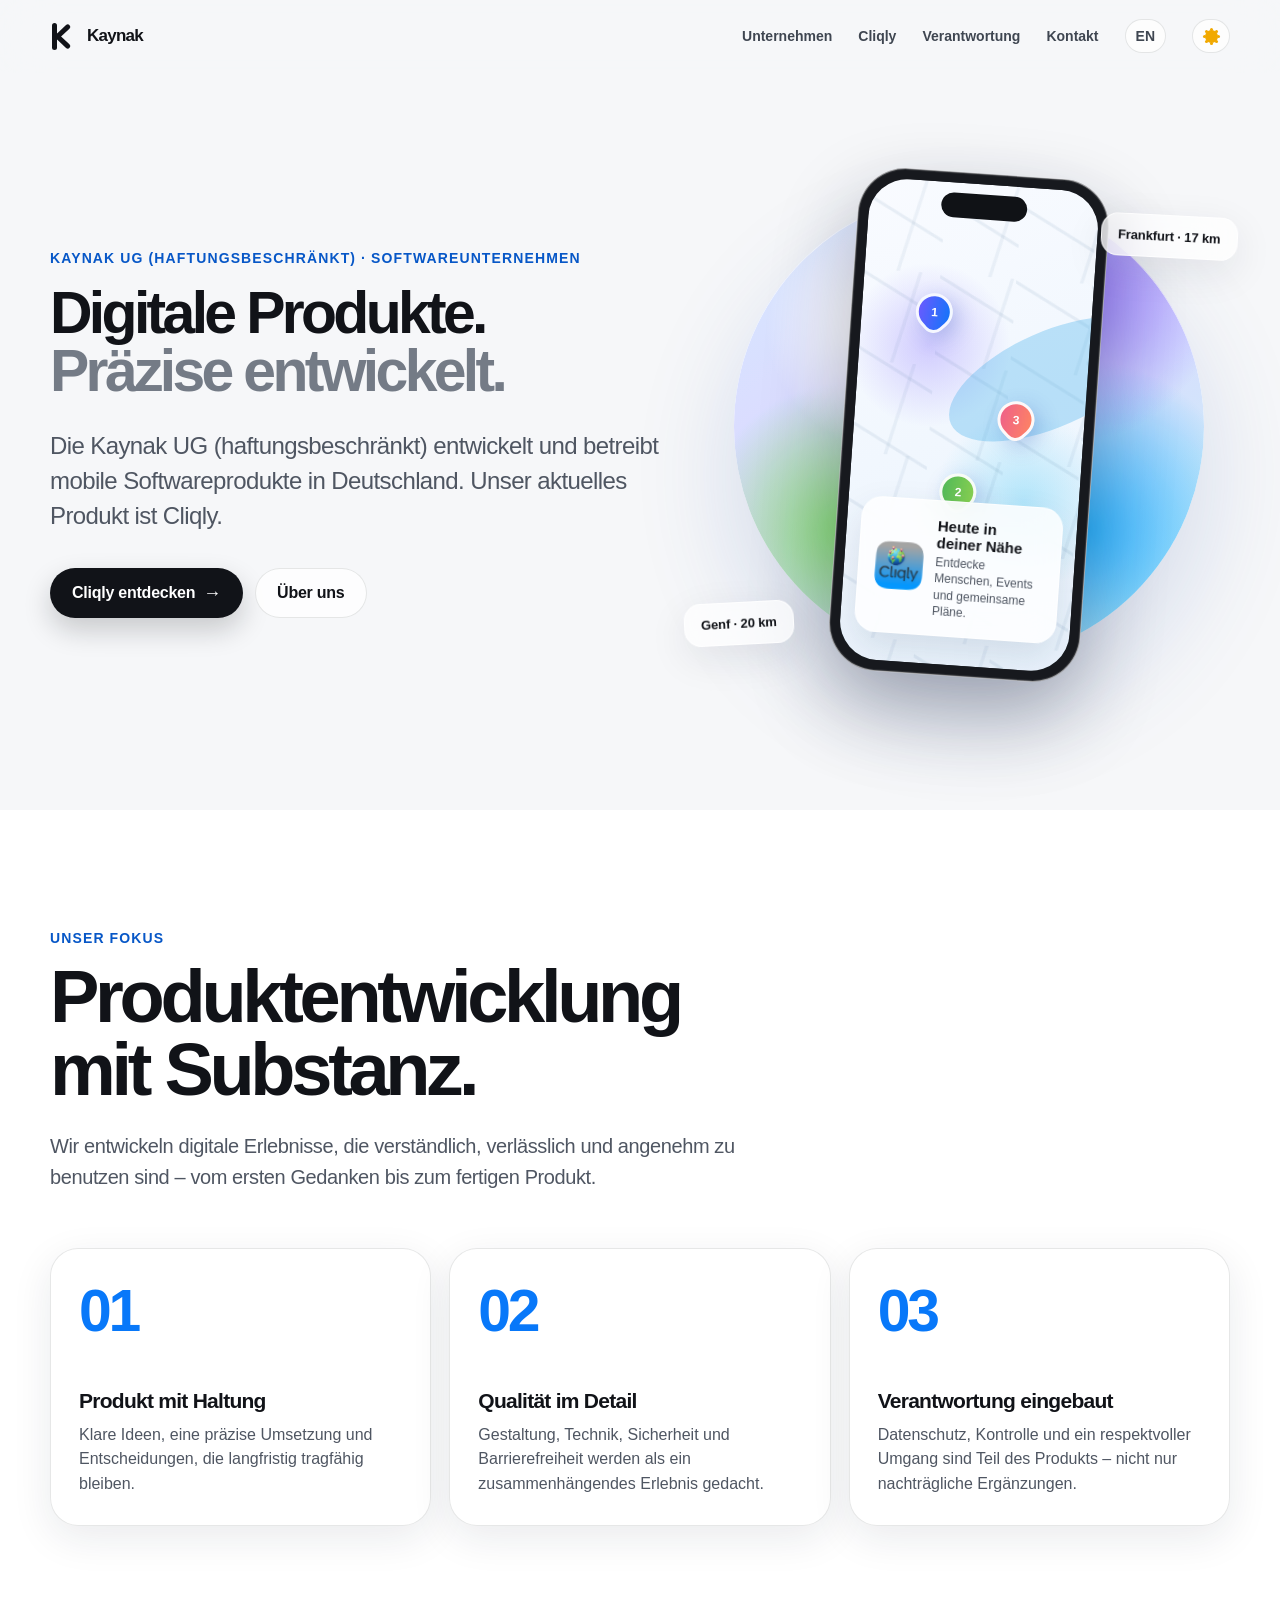
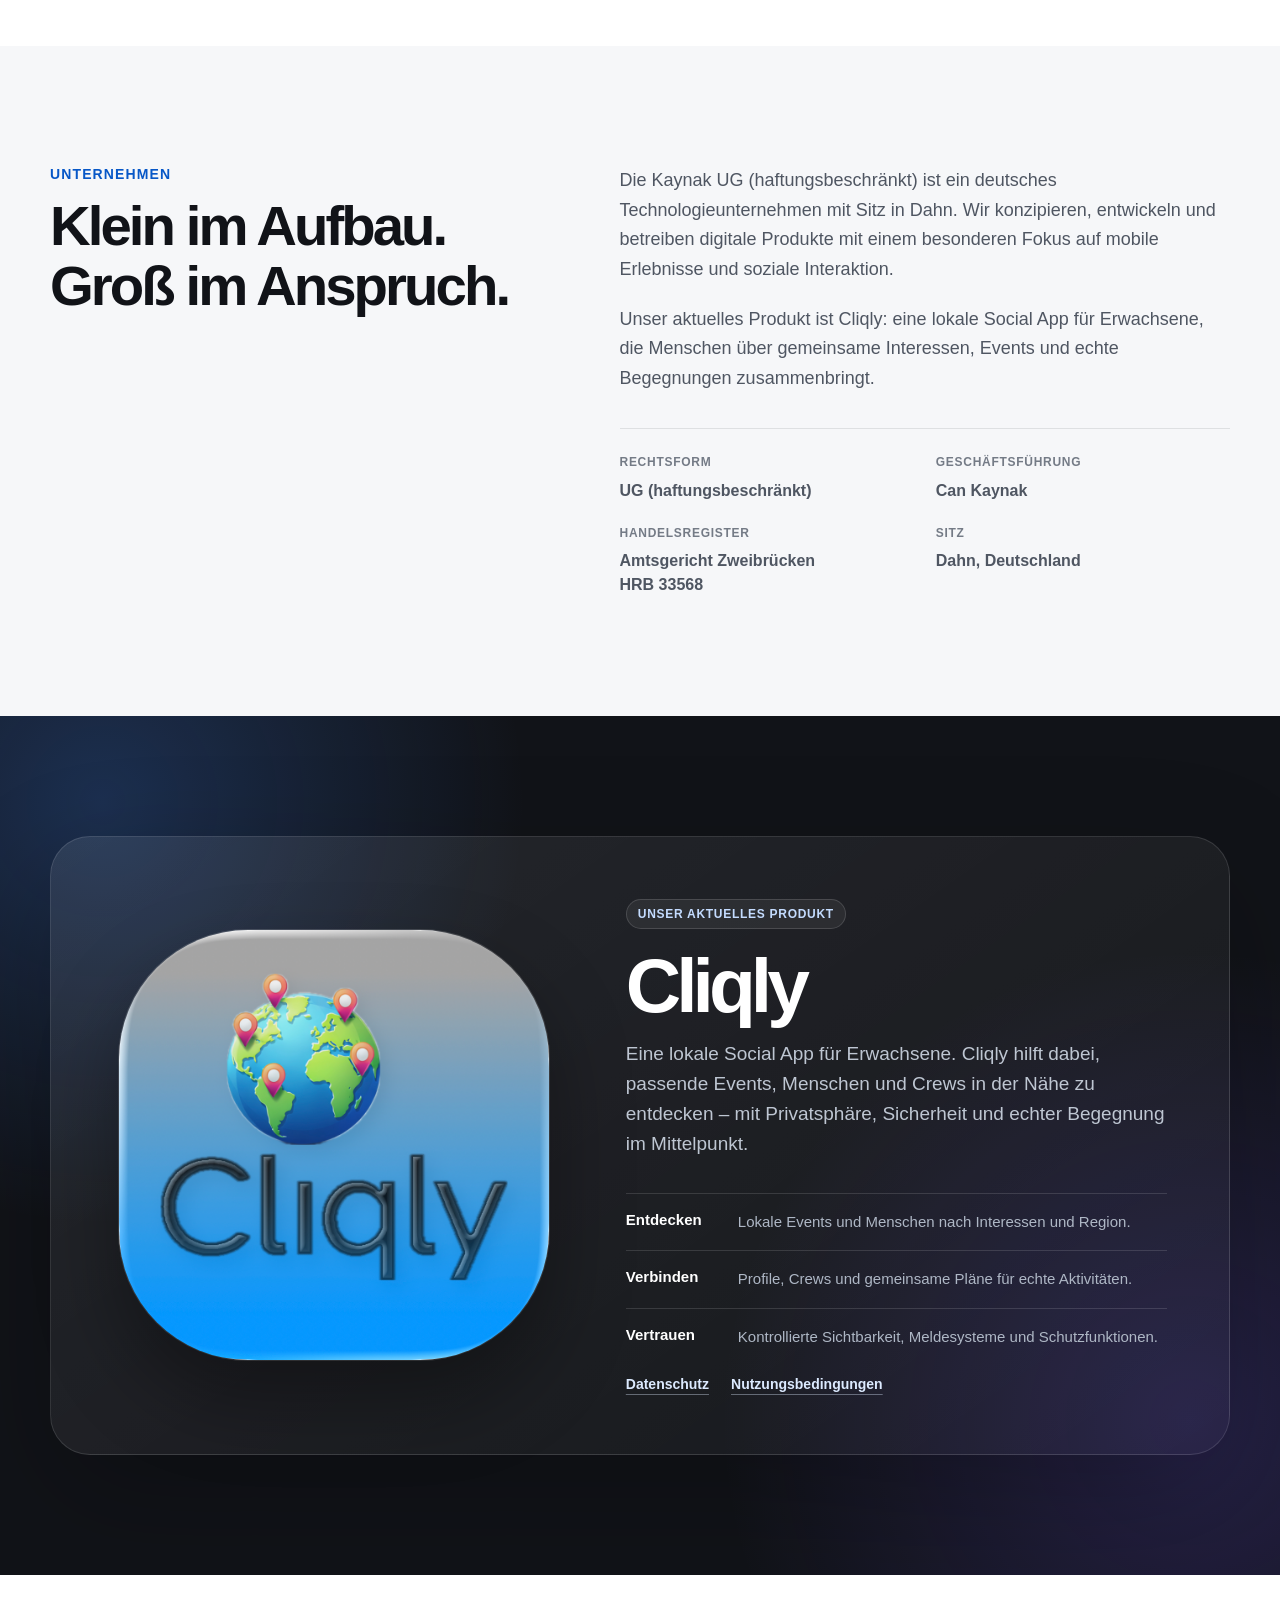
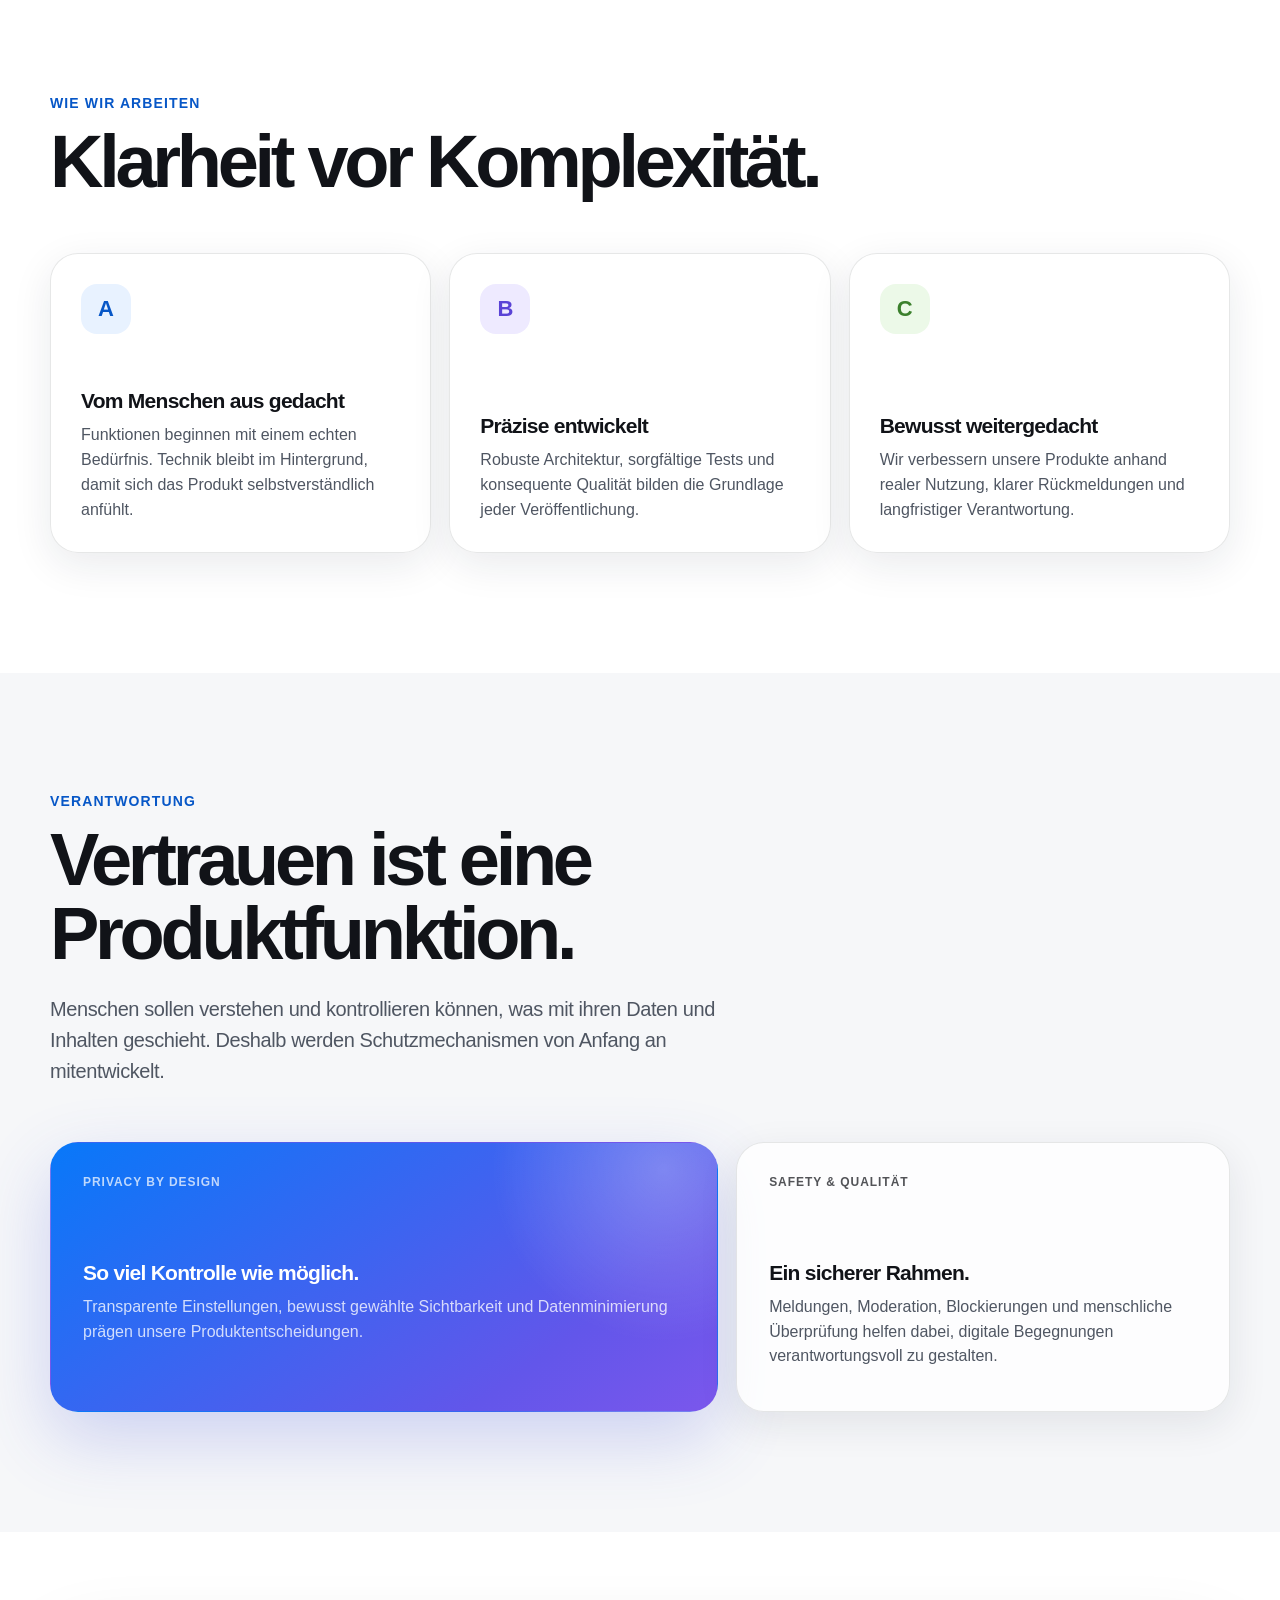
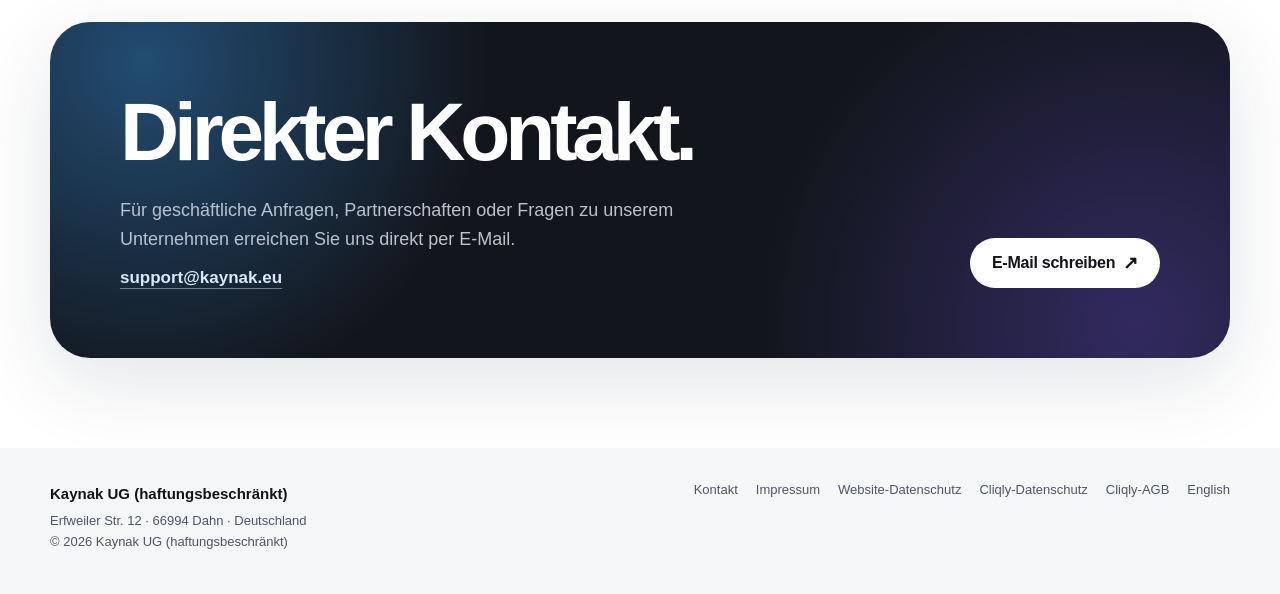
==== commit 77c524c0: "Use full registered company name throughout site" ====
--- a/index.html
+++ b/index.html
@@ -3,7 +3,7 @@
   <head>
     <meta charset="utf-8" />
     <meta name="viewport" content="width=device-width, initial-scale=1" />
-    <title>Kaynak UG – Digitale Produkte, präzise entwickelt</title>
+    <title>Kaynak UG (haftungsbeschränkt) – Digitale Produkte, präzise entwickelt</title>
     <meta
       name="description"
       content="Die Kaynak UG (haftungsbeschränkt) aus Dahn entwickelt hochwertige digitale Produkte. Unser aktuelles Produkt: Cliqly, eine lokale Social App für echte Begegnungen."
@@ -20,22 +20,22 @@
     <meta property="og:type" content="website" />
     <meta property="og:locale" content="de_DE" />
     <meta property="og:locale:alternate" content="en_GB" />
-    <meta property="og:site_name" content="Kaynak UG" />
-    <meta property="og:title" content="Kaynak UG – Digitale Produkte, präzise entwickelt" />
+    <meta property="og:site_name" content="Kaynak UG (haftungsbeschränkt)" />
+    <meta property="og:title" content="Kaynak UG (haftungsbeschränkt) – Digitale Produkte, präzise entwickelt" />
     <meta
       property="og:description"
-      content="Kaynak UG entwickelt hochwertige mobile und soziale Softwareprodukte in Deutschland."
+      content="Kaynak UG (haftungsbeschränkt) entwickelt hochwertige mobile und soziale Softwareprodukte in Deutschland."
     />
     <meta property="og:url" content="https://kaynak.eu/" />
     <meta property="og:image" content="https://kaynak.eu/assets/og-kaynak.png" />
     <meta property="og:image:width" content="1200" />
     <meta property="og:image:height" content="630" />
-    <meta property="og:image:alt" content="Kaynak UG – Digitale Produkte, präzise entwickelt" />
+    <meta property="og:image:alt" content="Kaynak UG (haftungsbeschränkt) – Digitale Produkte, präzise entwickelt" />
     <meta name="twitter:card" content="summary_large_image" />
-    <meta name="twitter:title" content="Kaynak UG – Digitale Produkte, präzise entwickelt" />
+    <meta name="twitter:title" content="Kaynak UG (haftungsbeschränkt) – Digitale Produkte, präzise entwickelt" />
     <meta
       name="twitter:description"
-      content="Kaynak UG entwickelt hochwertige mobile und soziale Softwareprodukte in Deutschland."
+      content="Kaynak UG (haftungsbeschränkt) entwickelt hochwertige mobile und soziale Softwareprodukte in Deutschland."
     />
     <meta name="twitter:image" content="https://kaynak.eu/assets/og-kaynak.png" />
     <script type="application/ld+json">
@@ -67,7 +67,7 @@
     <a class="skip-link" href="#inhalt">Zum Inhalt springen</a>
     <header class="site-header">
       <nav class="nav-shell" aria-label="Hauptnavigation">
-        <a class="brand" href="/" aria-label="Kaynak UG Startseite">
+        <a class="brand" href="/" aria-label="Kaynak UG (haftungsbeschränkt) Startseite">
           <span class="brand-mark" aria-hidden="true"><span class="brand-stem"></span></span>
           <span>Kaynak</span>
         </a>
@@ -94,12 +94,12 @@
       <section class="hero" aria-labelledby="hero-title">
         <div class="shell hero-grid">
           <div>
-            <p class="eyebrow">Kaynak UG · Softwareunternehmen</p>
+            <p class="eyebrow">Kaynak UG (haftungsbeschränkt) · Softwareunternehmen</p>
             <h1 id="hero-title">
               Digitale Produkte.<br /><span class="hero-secondary">Präzise entwickelt.</span>
             </h1>
             <p class="hero-copy">
-              Die Kaynak UG entwickelt und betreibt mobile Softwareprodukte in
+              Die Kaynak UG (haftungsbeschränkt) entwickelt und betreibt mobile Softwareprodukte in
               Deutschland. Unser aktuelles Produkt ist Cliqly.
             </p>
             <div class="button-row">
@@ -358,7 +358,7 @@
         <div class="footer-company">
           <strong>Kaynak UG (haftungsbeschränkt)</strong>
           Erfweiler Str. 12 · 66994 Dahn · Deutschland<br />
-          © <span data-current-year>2026</span> Kaynak UG
+          © <span data-current-year>2026</span> Kaynak UG (haftungsbeschränkt)
         </div>
         <div class="footer-links">
           <a href="mailto:support@kaynak.eu">Kontakt</a>
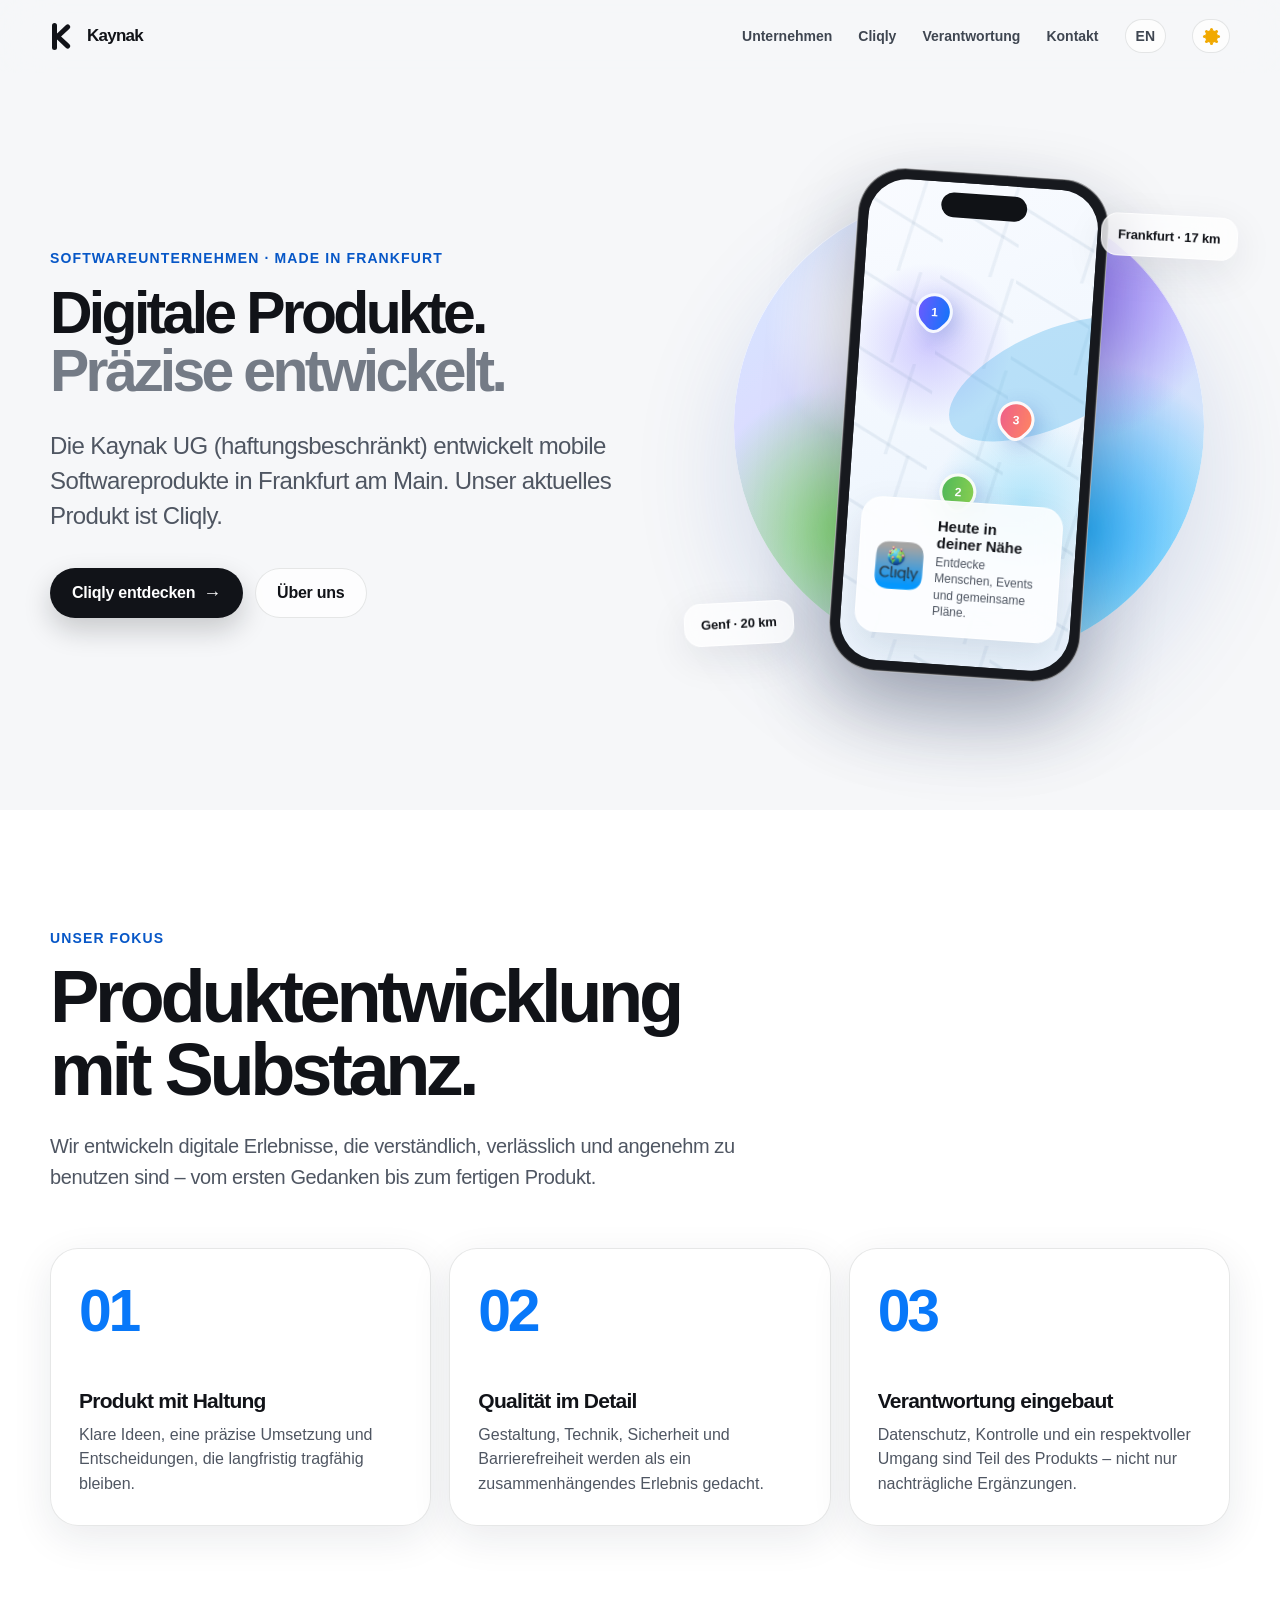
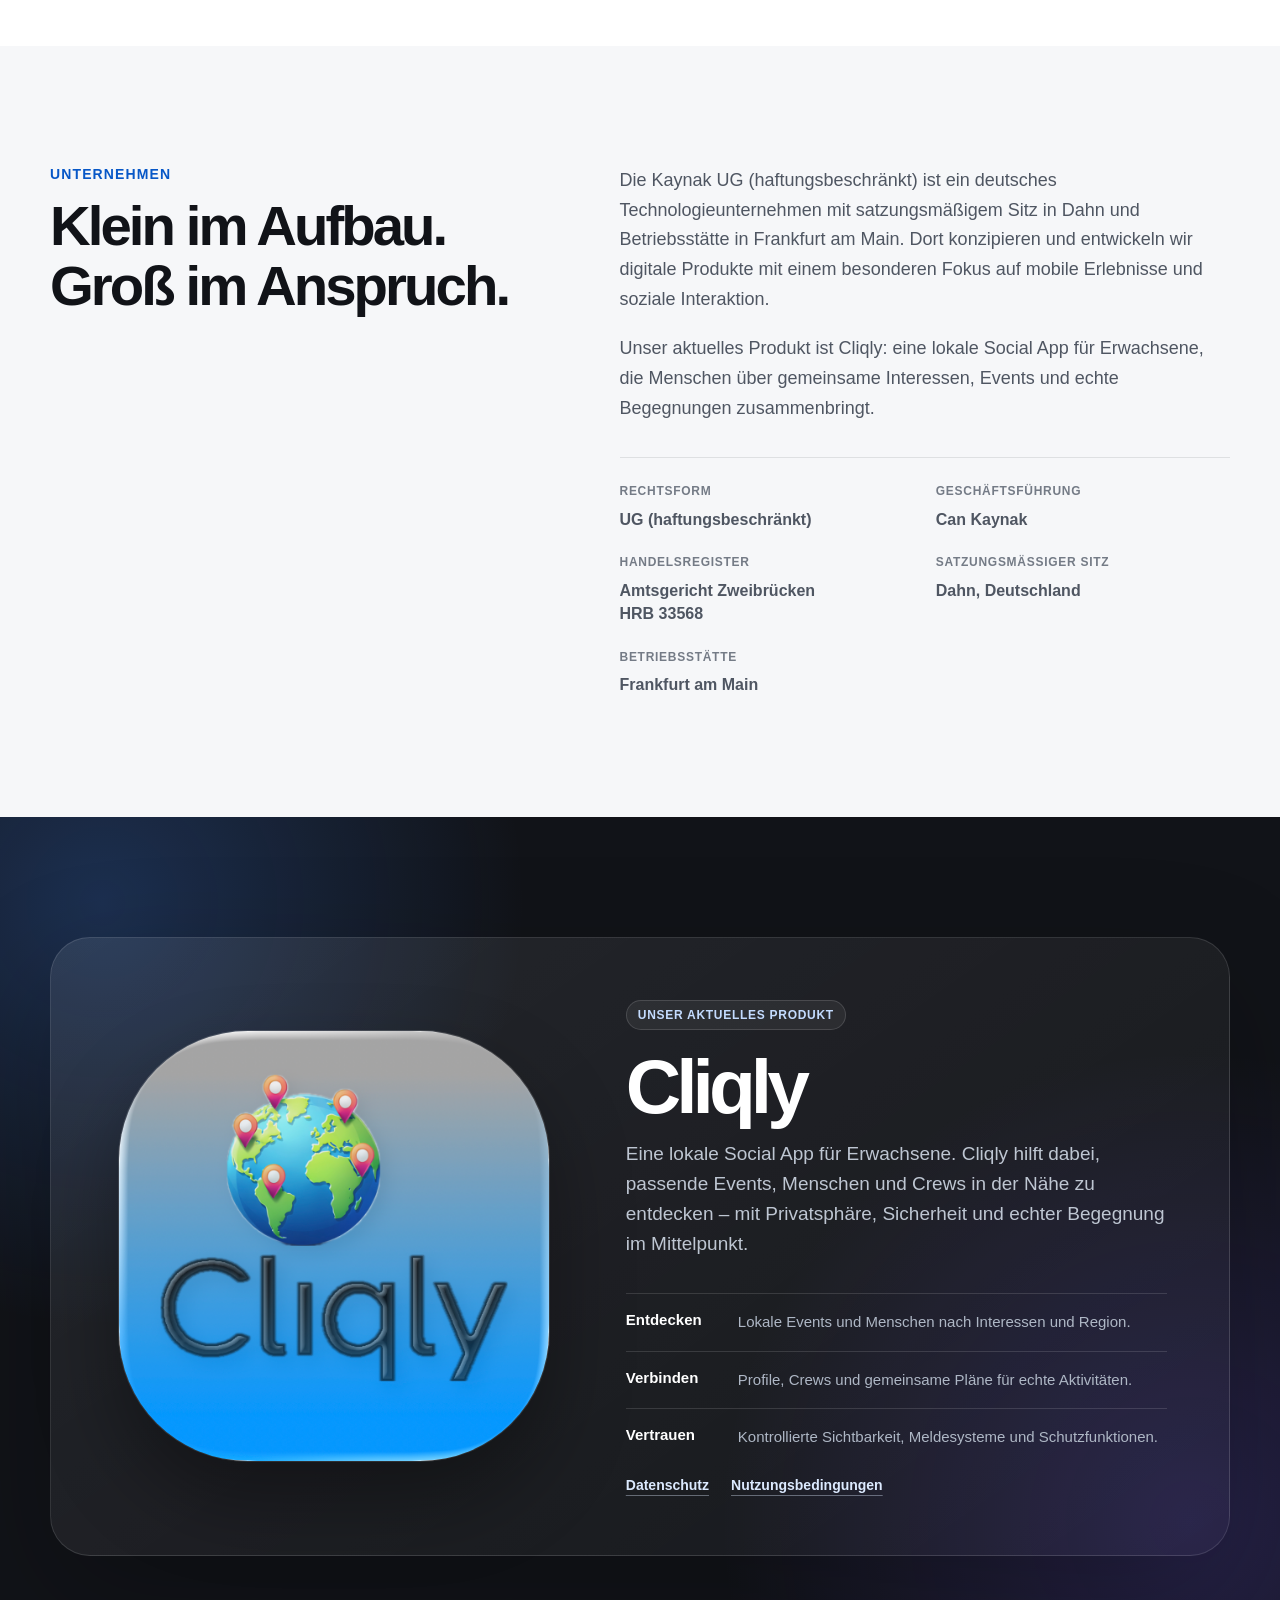
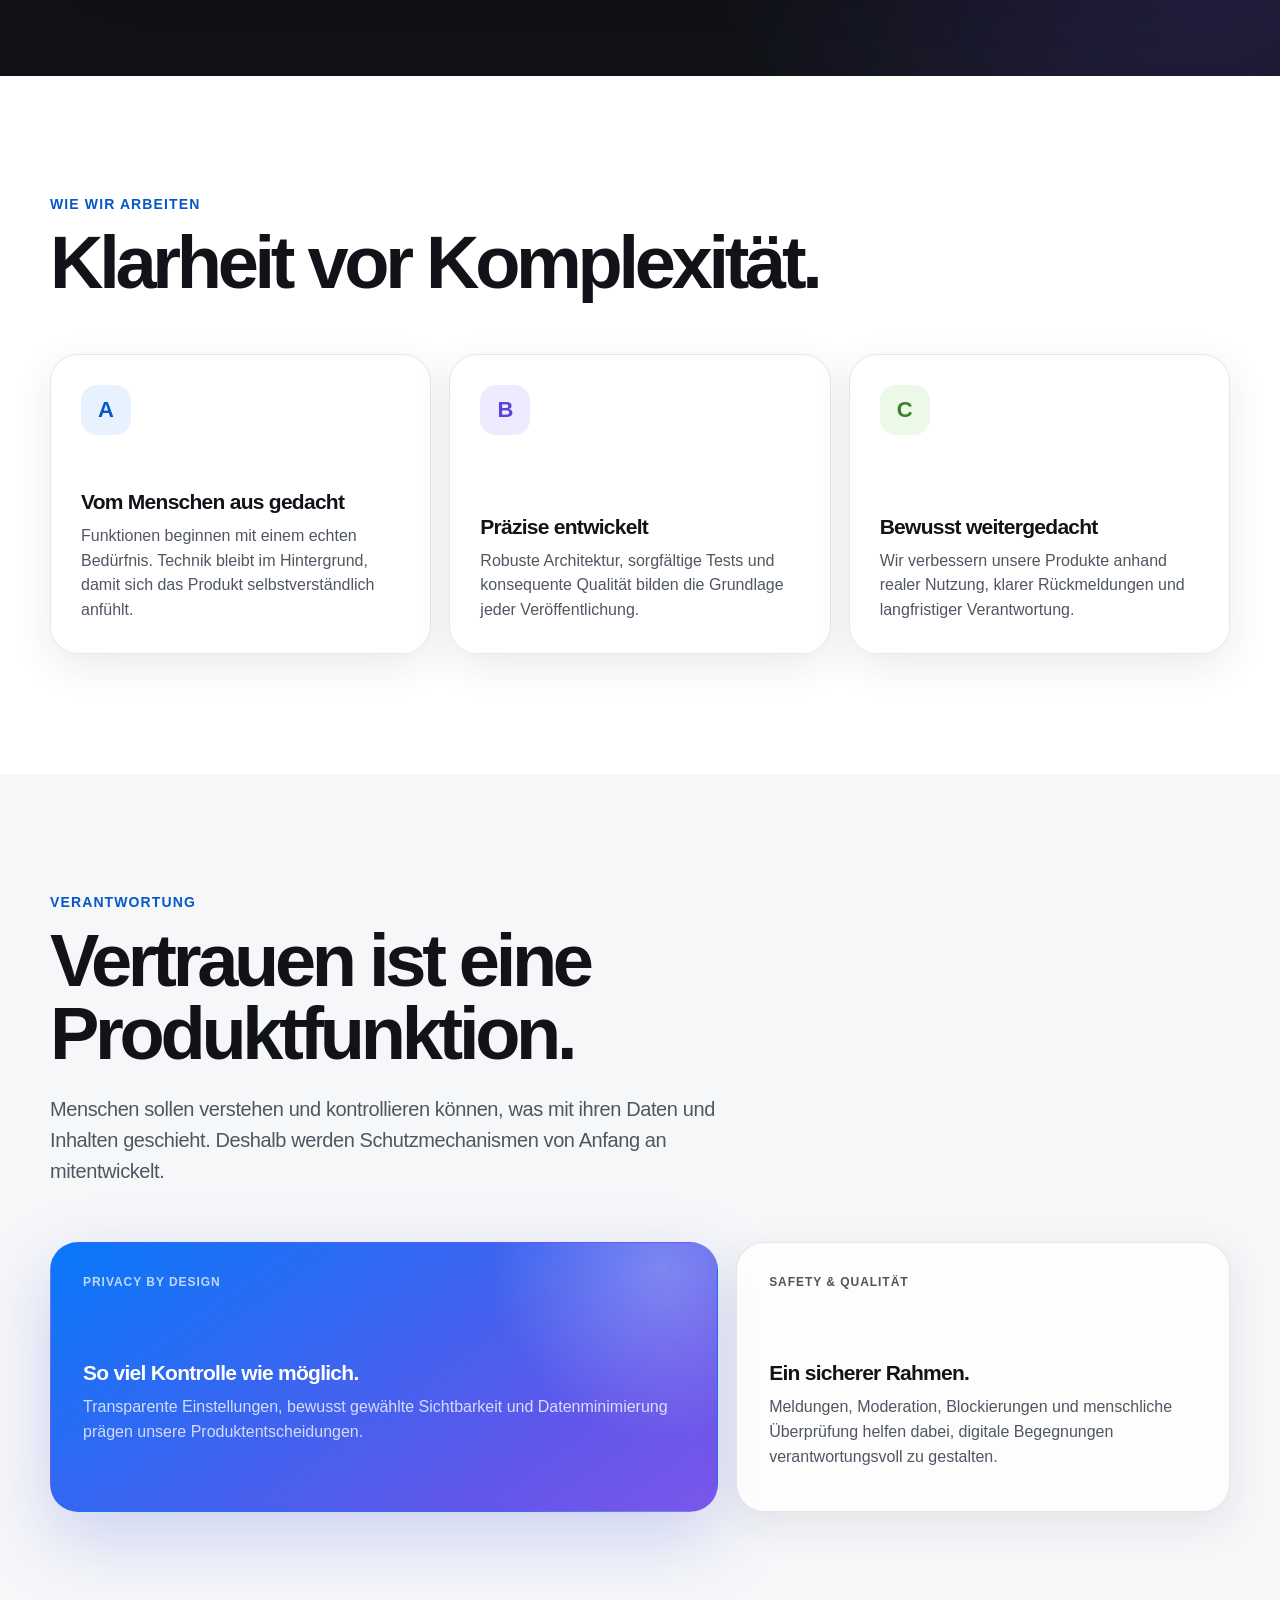
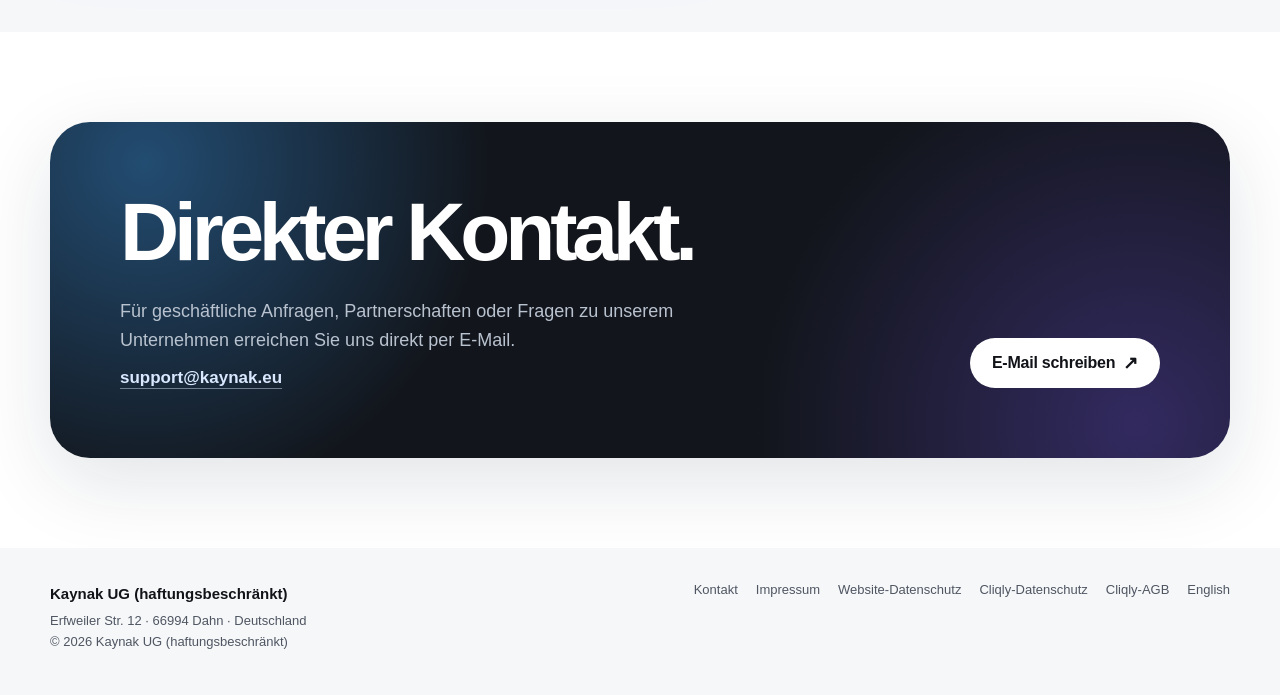
==== commit af504632: "Highlight Frankfurt as product development location" ====
--- a/index.html
+++ b/index.html
@@ -3,10 +3,10 @@
   <head>
     <meta charset="utf-8" />
     <meta name="viewport" content="width=device-width, initial-scale=1" />
-    <title>Kaynak UG (haftungsbeschränkt) – Digitale Produkte, präzise entwickelt</title>
+    <title>Kaynak UG (haftungsbeschränkt) – Apps made in Frankfurt</title>
     <meta
       name="description"
-      content="Die Kaynak UG (haftungsbeschränkt) aus Dahn entwickelt hochwertige digitale Produkte. Unser aktuelles Produkt: Cliqly, eine lokale Social App für echte Begegnungen."
+      content="Die Kaynak UG (haftungsbeschränkt) entwickelt in Frankfurt am Main hochwertige digitale Produkte. Unser aktuelles Produkt: Cliqly, eine lokale Social App für echte Begegnungen."
     />
     <meta name="theme-color" content="#f6f7f9" />
     <meta name="color-scheme" content="light dark" />
@@ -21,21 +21,21 @@
     <meta property="og:locale" content="de_DE" />
     <meta property="og:locale:alternate" content="en_GB" />
     <meta property="og:site_name" content="Kaynak UG (haftungsbeschränkt)" />
-    <meta property="og:title" content="Kaynak UG (haftungsbeschränkt) – Digitale Produkte, präzise entwickelt" />
+    <meta property="og:title" content="Kaynak UG (haftungsbeschränkt) – Apps made in Frankfurt" />
     <meta
       property="og:description"
-      content="Kaynak UG (haftungsbeschränkt) entwickelt hochwertige mobile und soziale Softwareprodukte in Deutschland."
+      content="Kaynak UG (haftungsbeschränkt) entwickelt hochwertige mobile und soziale Softwareprodukte in Frankfurt am Main."
     />
     <meta property="og:url" content="https://kaynak.eu/" />
     <meta property="og:image" content="https://kaynak.eu/assets/og-kaynak.png" />
     <meta property="og:image:width" content="1200" />
     <meta property="og:image:height" content="630" />
-    <meta property="og:image:alt" content="Kaynak UG (haftungsbeschränkt) – Digitale Produkte, präzise entwickelt" />
+    <meta property="og:image:alt" content="Kaynak UG (haftungsbeschränkt) – Apps made in Frankfurt" />
     <meta name="twitter:card" content="summary_large_image" />
-    <meta name="twitter:title" content="Kaynak UG (haftungsbeschränkt) – Digitale Produkte, präzise entwickelt" />
+    <meta name="twitter:title" content="Kaynak UG (haftungsbeschränkt) – Apps made in Frankfurt" />
     <meta
       name="twitter:description"
-      content="Kaynak UG (haftungsbeschränkt) entwickelt hochwertige mobile und soziale Softwareprodukte in Deutschland."
+      content="Kaynak UG (haftungsbeschränkt) entwickelt hochwertige mobile und soziale Softwareprodukte in Frankfurt am Main."
     />
     <meta name="twitter:image" content="https://kaynak.eu/assets/og-kaynak.png" />
     <script type="application/ld+json">
@@ -55,6 +55,15 @@
           "postalCode": "66994",
           "addressLocality": "Dahn",
           "addressCountry": "DE"
+        },
+        "location": {
+          "@type": "Place",
+          "name": "Betriebsstätte Frankfurt am Main",
+          "address": {
+            "@type": "PostalAddress",
+            "addressLocality": "Frankfurt am Main",
+            "addressCountry": "DE"
+          }
         },
         "brand": {
           "@type": "Brand",
@@ -94,13 +103,13 @@
       <section class="hero" aria-labelledby="hero-title">
         <div class="shell hero-grid">
           <div>
-            <p class="eyebrow">Kaynak UG (haftungsbeschränkt) · Softwareunternehmen</p>
+            <p class="eyebrow">Softwareunternehmen · Made in Frankfurt</p>
             <h1 id="hero-title">
               Digitale Produkte.<br /><span class="hero-secondary">Präzise entwickelt.</span>
             </h1>
             <p class="hero-copy">
-              Die Kaynak UG (haftungsbeschränkt) entwickelt und betreibt mobile Softwareprodukte in
-              Deutschland. Unser aktuelles Produkt ist Cliqly.
+              Die Kaynak UG (haftungsbeschränkt) entwickelt mobile Softwareprodukte in
+              Frankfurt am Main. Unser aktuelles Produkt ist Cliqly.
             </p>
             <div class="button-row">
               <a class="button button-primary" href="#cliqly">
@@ -187,9 +196,9 @@
           <div class="company-copy">
             <p>
               Die Kaynak UG (haftungsbeschränkt) ist ein deutsches
-              Technologieunternehmen mit Sitz in Dahn. Wir konzipieren, entwickeln und
-              betreiben digitale Produkte mit einem besonderen Fokus auf mobile
-              Erlebnisse und soziale Interaktion.
+              Technologieunternehmen mit satzungsmäßigem Sitz in Dahn und Betriebsstätte
+              in Frankfurt am Main. Dort konzipieren und entwickeln wir digitale Produkte
+              mit einem besonderen Fokus auf mobile Erlebnisse und soziale Interaktion.
             </p>
             <p>
               Unser aktuelles Produkt ist Cliqly: eine lokale Social App für Erwachsene,
@@ -210,8 +219,12 @@
                 <strong>Amtsgericht Zweibrücken<br />HRB 33568</strong>
               </div>
               <div class="meta-item">
-                <span>Sitz</span>
+                <span>Satzungsmäßiger Sitz</span>
                 <strong>Dahn, Deutschland</strong>
+              </div>
+              <div class="meta-item">
+                <span>Betriebsstätte</span>
+                <strong>Frankfurt am Main</strong>
               </div>
             </div>
           </div>
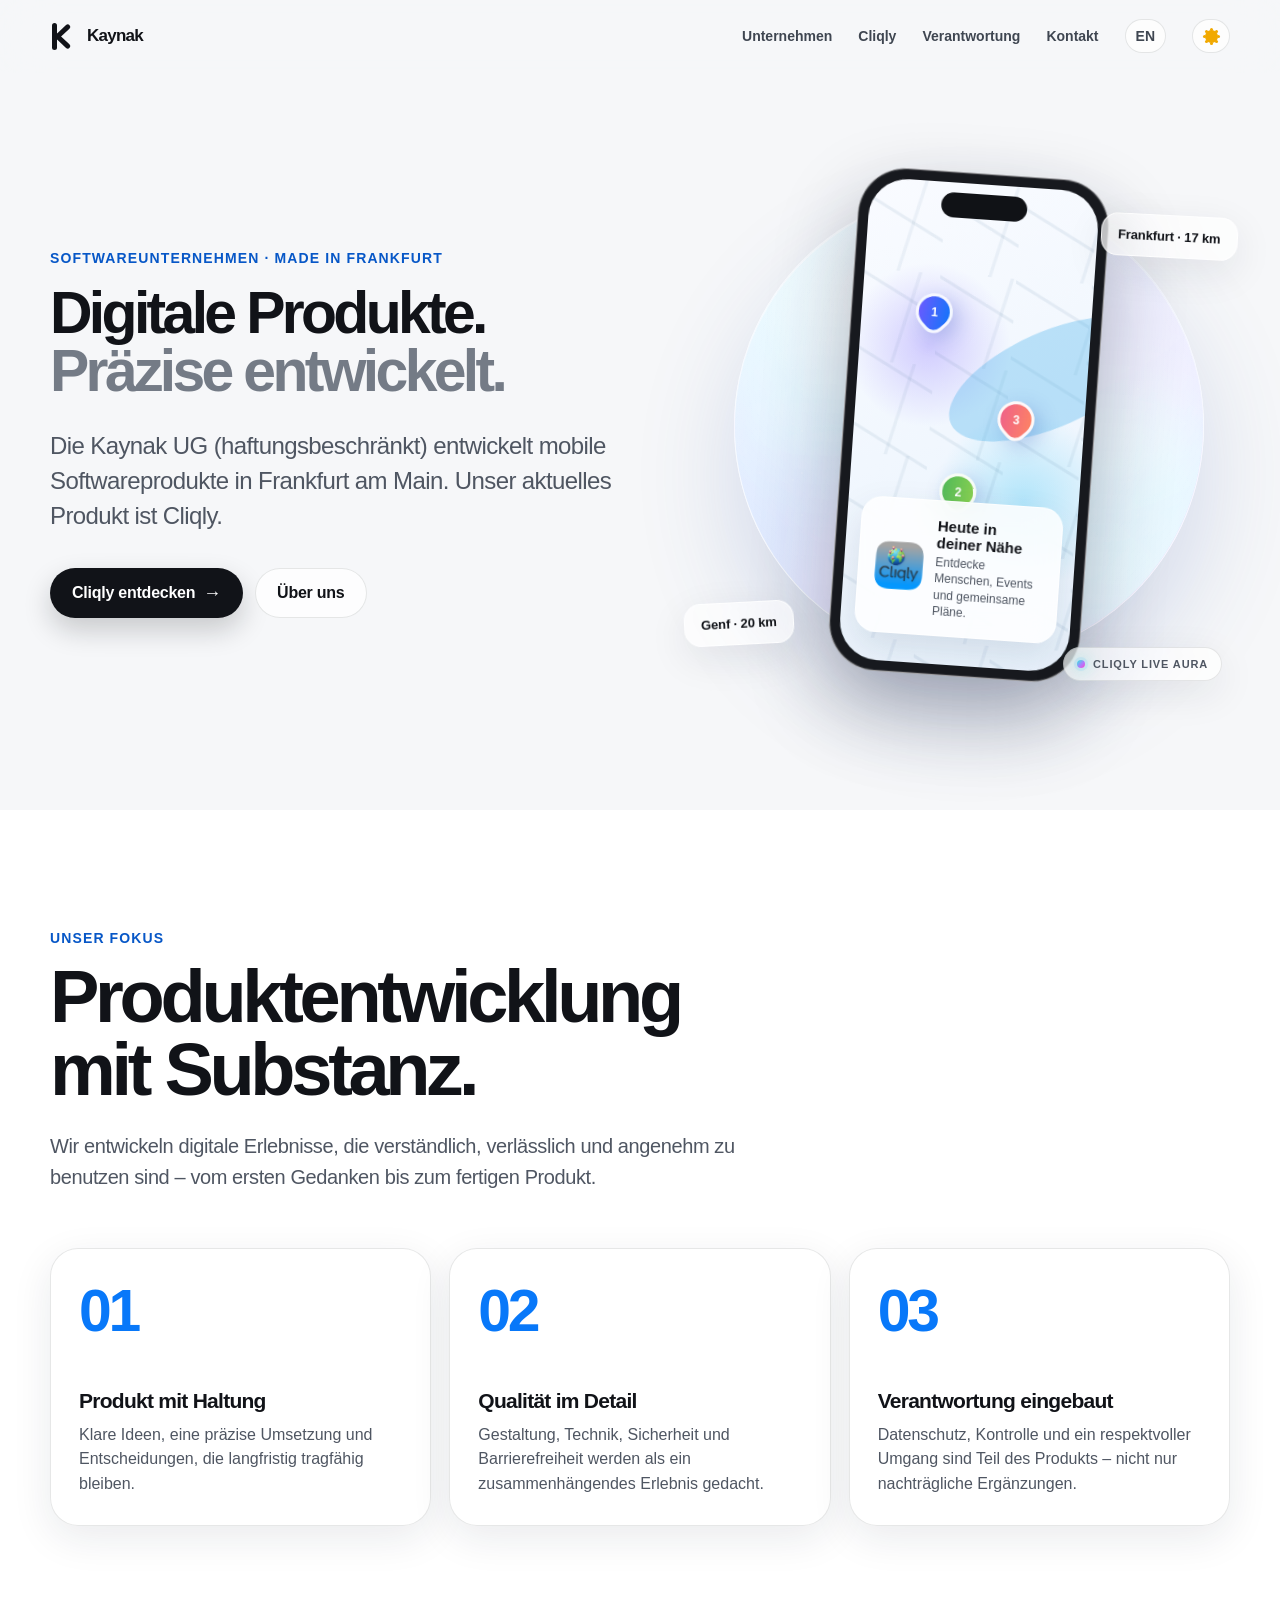
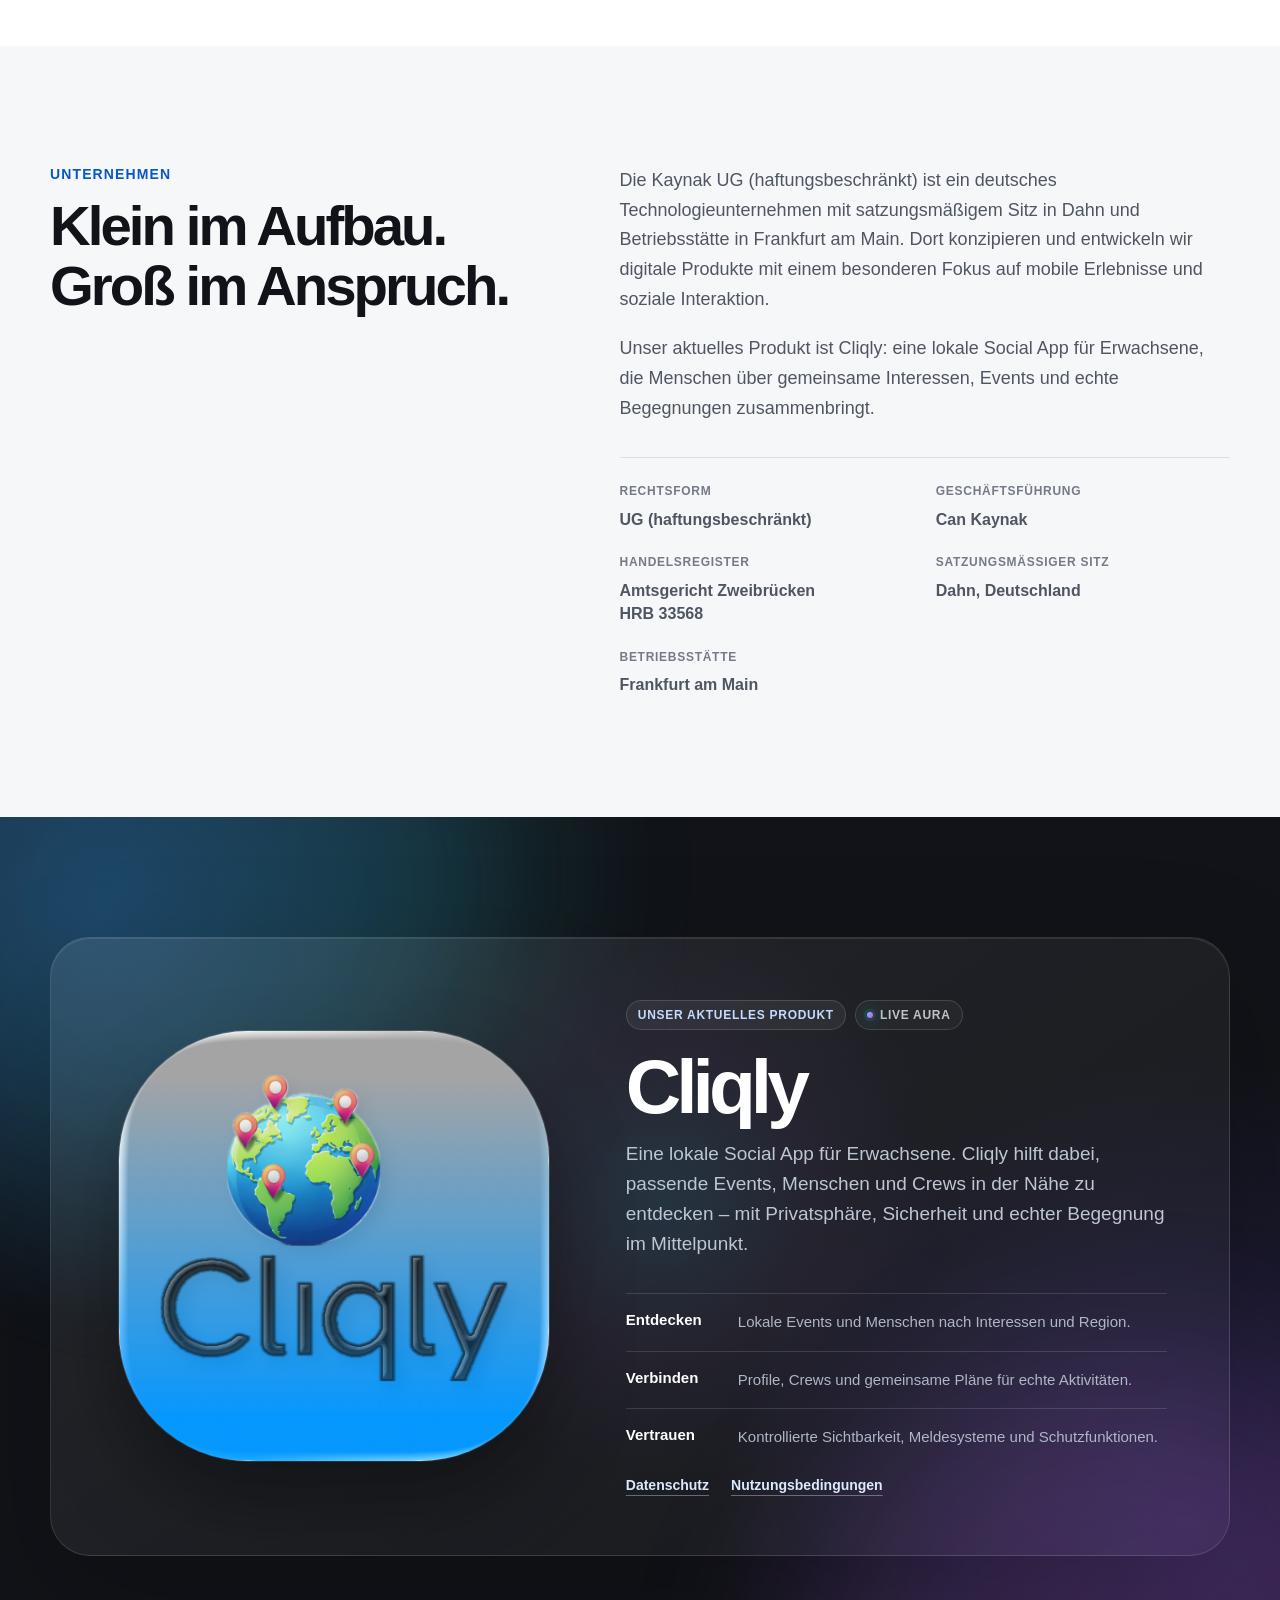
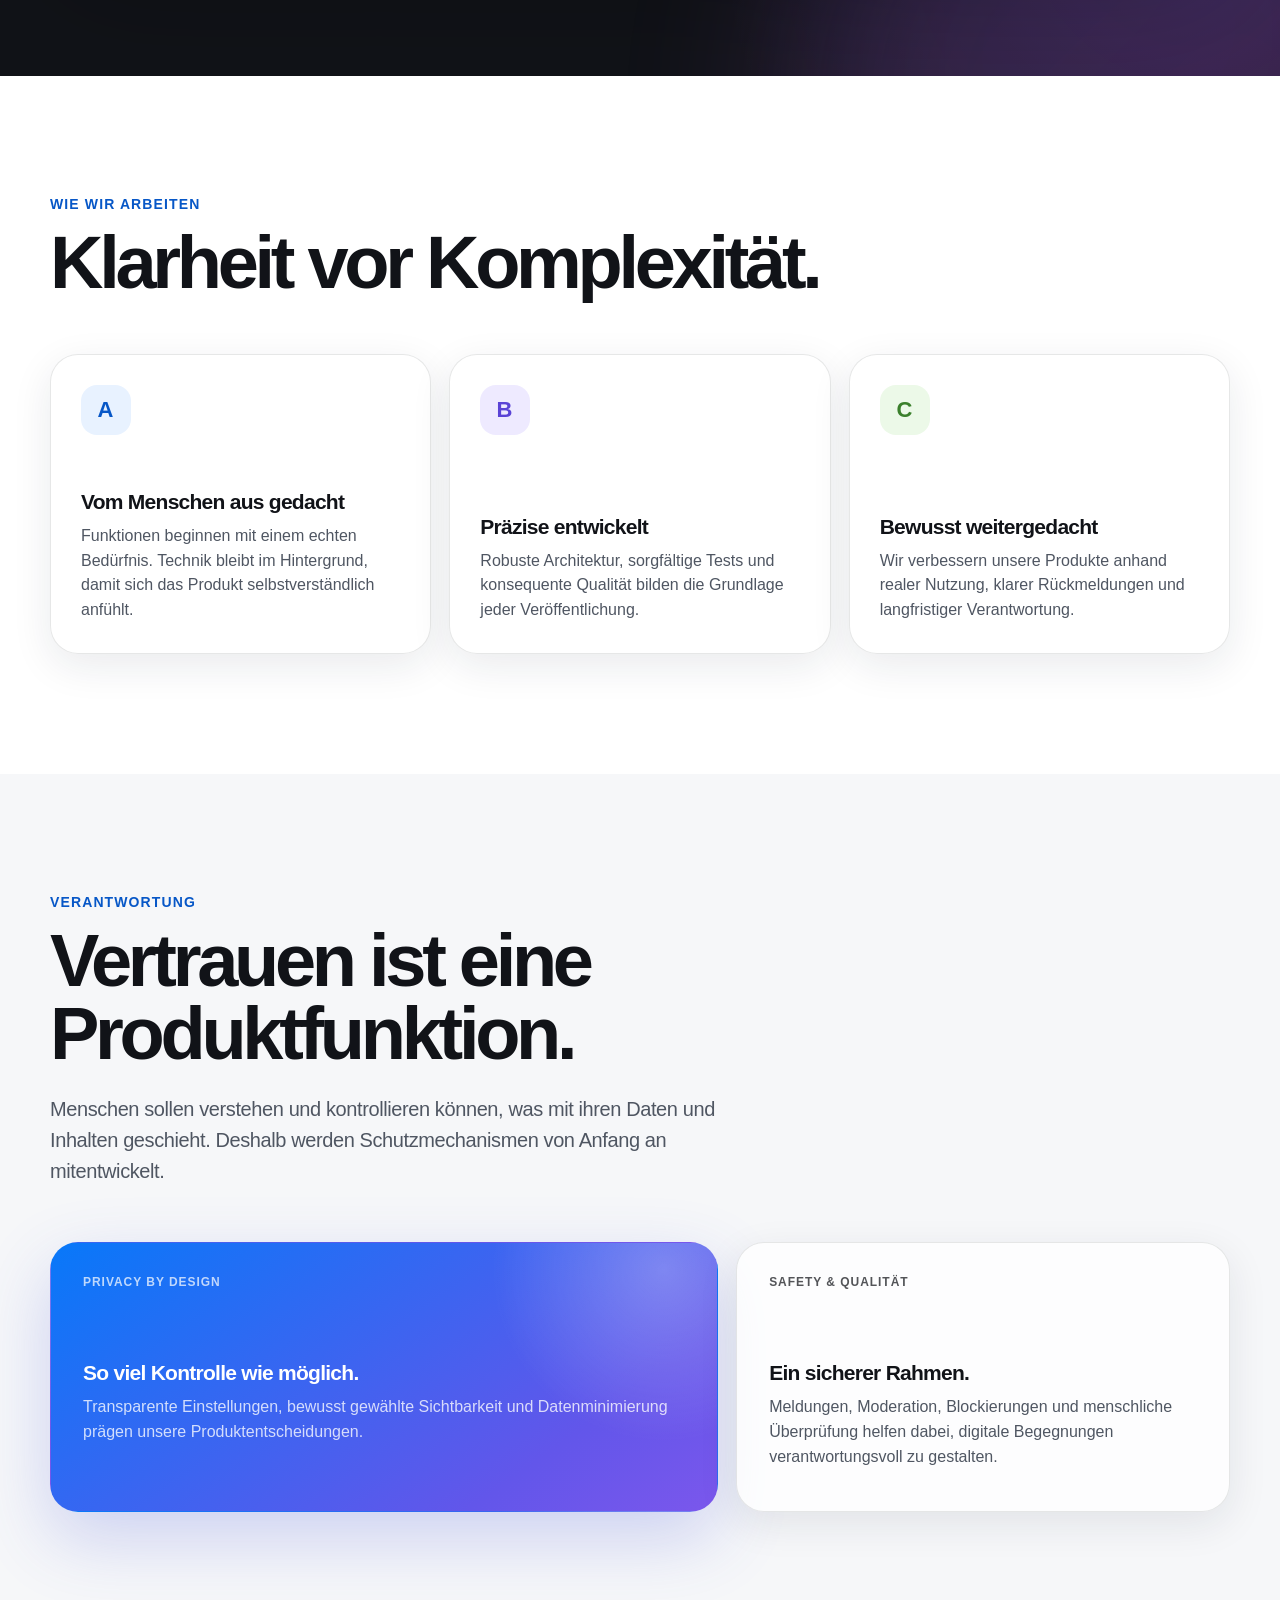
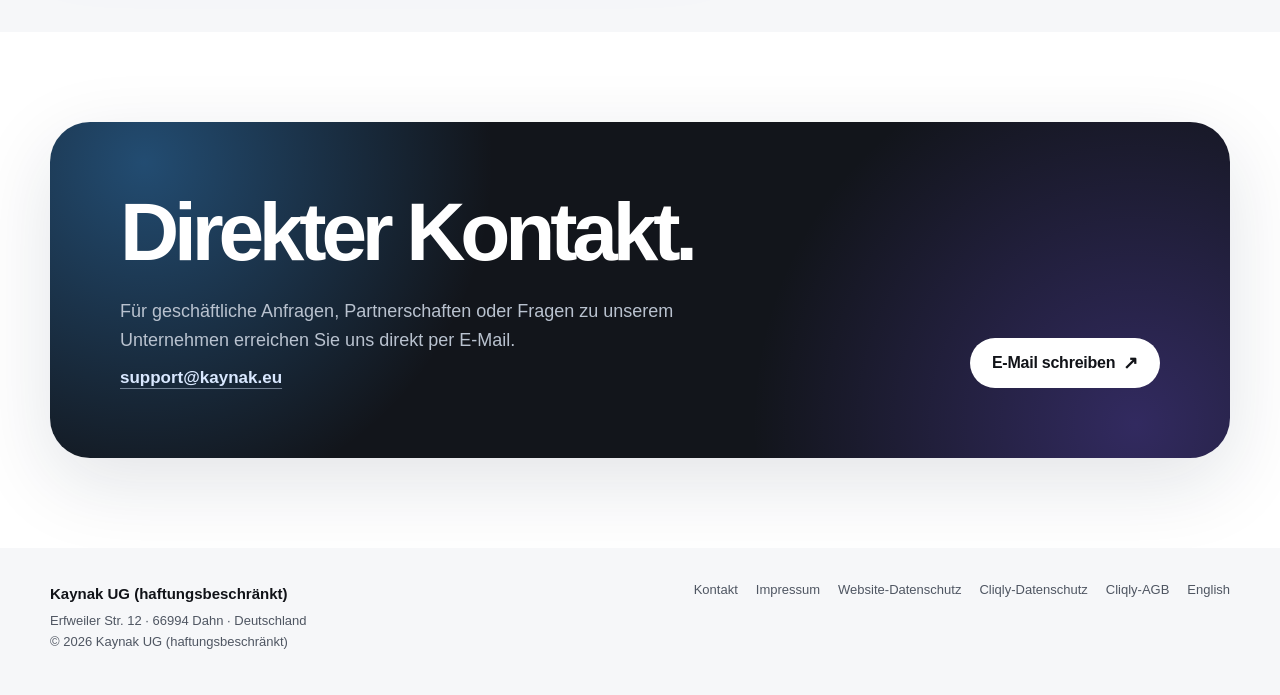
==== commit 0e515bb6: "Add Cliqly Live Aura interactions" ====
--- a/index.html
+++ b/index.html
@@ -120,9 +120,21 @@
           </div>
 
           <div class="hero-visual" aria-label="Illustration der Cliqly App">
-            <div class="orb" aria-hidden="true"></div>
+            <div class="orb live-aura" data-live-aura aria-hidden="true">
+              <span class="aura-orb aura-orb-blue"></span>
+              <span class="aura-orb aura-orb-cyan"></span>
+              <span class="aura-orb aura-orb-violet"></span>
+              <span class="aura-orb aura-orb-magenta"></span>
+              <span class="aura-fog aura-fog-one"></span>
+              <span class="aura-fog aura-fog-two"></span>
+              <span class="aura-dust"></span>
+            </div>
             <div class="floating-note top" aria-hidden="true">Frankfurt · 17 km</div>
             <div class="floating-note bottom" aria-hidden="true">Genf · 20 km</div>
+            <div class="aura-caption" aria-hidden="true">
+              <span class="aura-caption-dot"></span>
+              Cliqly Live Aura
+            </div>
             <div class="phone" aria-hidden="true">
               <div class="phone-screen">
                 <div class="phone-island"></div>
@@ -244,7 +256,13 @@
               />
             </div>
             <div class="product-copy">
-              <span class="product-label">Unser aktuelles Produkt</span>
+              <div class="product-label-row">
+                <span class="product-label">Unser aktuelles Produkt</span>
+                <span class="aura-badge" aria-hidden="true">
+                  <span class="aura-caption-dot"></span>
+                  Live Aura
+                </span>
+              </div>
               <h3 id="product-title">Cliqly</h3>
               <p>
                 Eine lokale Social App für Erwachsene. Cliqly hilft dabei, passende
--- a/assets/styles.css
+++ b/assets/styles.css
@@ -23,6 +23,10 @@
   --cyan: #43c7f4;
   --violet: #7557ff;
   --green: #7bd35a;
+  --aura-blue: #33b3ff;
+  --aura-cyan: #29f2e0;
+  --aura-violet: #b376ff;
+  --aura-magenta: #f54dc7;
   --shadow-soft: 0 24px 80px rgba(18, 30, 58, 0.12);
   --shadow-card: 0 12px 40px rgba(18, 30, 58, 0.09);
   --radius-xl: 40px;
@@ -489,26 +493,158 @@
 .hero-visual {
   position: relative;
   min-height: 530px;
+  perspective: 1100px;
 }
 
 .orb {
   position: absolute;
+  isolation: isolate;
+  overflow: hidden;
   width: 470px;
   height: 470px;
   top: 22px;
   left: 50%;
+  border: 1px solid rgba(255, 255, 255, 0.72);
   border-radius: 50%;
   background:
-    radial-gradient(circle at 34% 28%, rgba(255, 255, 255, 0.96) 0 8%, transparent 28%),
-    radial-gradient(circle at 70% 20%, rgba(131, 102, 255, 0.85), transparent 32%),
-    radial-gradient(circle at 74% 72%, rgba(31, 170, 250, 0.9), transparent 35%),
-    radial-gradient(circle at 24% 72%, rgba(126, 221, 99, 0.85), transparent 30%),
-    linear-gradient(145deg, #d7e9ff, #dcd7ff 45%, #c9f6f2);
+    radial-gradient(circle at 32% 24%, rgba(255, 255, 255, 0.96), transparent 26%),
+    linear-gradient(145deg, #e7f5ff, #dce7ff 48%, #e3dcff);
   box-shadow:
     inset 0 1px 0 rgba(255, 255, 255, 0.8),
     0 48px 100px rgba(57, 88, 158, 0.18);
-  filter: saturate(108%);
-  transform: translateX(-50%);
+  filter: saturate(112%);
+  transform: translate3d(calc(-50% + var(--orb-x, 0px)), var(--orb-y, 0px), 0);
+  transition: transform 900ms cubic-bezier(0.16, 1, 0.3, 1);
+}
+
+.orb::before {
+  content: "";
+  position: absolute;
+  z-index: 5;
+  inset: 0;
+  border-radius: inherit;
+  background:
+    radial-gradient(circle at 46% 40%, transparent 0 32%, rgba(255, 255, 255, 0.13) 72%, rgba(255, 255, 255, 0.3)),
+    linear-gradient(120deg, rgba(255, 255, 255, 0.22), transparent 38% 68%, rgba(255, 255, 255, 0.14));
+  pointer-events: none;
+}
+
+.aura-orb,
+.aura-fog,
+.aura-dust {
+  position: absolute;
+  pointer-events: none;
+}
+
+.aura-orb {
+  z-index: 1;
+  border-radius: 50%;
+  filter: blur(34px);
+  mix-blend-mode: screen;
+  will-change: transform;
+}
+
+.aura-orb-blue {
+  width: 66%;
+  height: 66%;
+  top: -7%;
+  left: -4%;
+  background: color-mix(in srgb, var(--aura-blue) 82%, transparent);
+  animation: auraBlueDrift 22s ease-in-out infinite alternate;
+}
+
+.aura-orb-cyan {
+  width: 58%;
+  height: 58%;
+  right: -10%;
+  bottom: 1%;
+  background: color-mix(in srgb, var(--aura-cyan) 78%, transparent);
+  animation: auraCyanDrift 28s ease-in-out infinite alternate;
+}
+
+.aura-orb-violet {
+  width: 62%;
+  height: 62%;
+  top: 1%;
+  right: -8%;
+  background: color-mix(in srgb, var(--aura-violet) 72%, transparent);
+  animation: auraVioletDrift 25s ease-in-out infinite alternate;
+}
+
+.aura-orb-magenta {
+  width: 44%;
+  height: 44%;
+  bottom: -3%;
+  left: 17%;
+  background: color-mix(in srgb, var(--aura-magenta) 58%, transparent);
+  animation: auraMagentaDrift 31s ease-in-out infinite alternate;
+}
+
+.aura-fog {
+  z-index: 2;
+  width: 125%;
+  height: 23%;
+  left: -12%;
+  border-radius: 50%;
+  background: linear-gradient(90deg, transparent, rgba(255, 255, 255, 0.33), transparent);
+  filter: blur(25px);
+  mix-blend-mode: screen;
+  opacity: 0.58;
+  will-change: transform;
+}
+
+.aura-fog-one {
+  top: 24%;
+  transform: rotate(-16deg);
+  animation: auraFogOne 19s ease-in-out infinite alternate;
+}
+
+.aura-fog-two {
+  bottom: 19%;
+  transform: rotate(19deg);
+  animation: auraFogTwo 24s ease-in-out infinite alternate;
+}
+
+.aura-dust {
+  z-index: 4;
+  inset: 0;
+  opacity: 0.42;
+  background-image:
+    radial-gradient(circle, rgba(255, 255, 255, 0.95) 0 1px, transparent 1.5px),
+    radial-gradient(circle, rgba(255, 255, 255, 0.7) 0 1px, transparent 1.5px);
+  background-position: 4px 8px, 30px 36px;
+  background-size: 42px 42px, 56px 56px;
+  -webkit-mask-image: radial-gradient(circle at center, #000, transparent 78%);
+  mask-image: radial-gradient(circle at center, #000, transparent 78%);
+  animation: auraDustFloat 32s linear infinite;
+}
+
+@keyframes auraBlueDrift {
+  to { transform: translate3d(22%, 17%, 0) scale(1.08); }
+}
+
+@keyframes auraCyanDrift {
+  to { transform: translate3d(-24%, -19%, 0) scale(1.14); }
+}
+
+@keyframes auraVioletDrift {
+  to { transform: translate3d(-18%, 28%, 0) scale(0.94); }
+}
+
+@keyframes auraMagentaDrift {
+  to { transform: translate3d(31%, -25%, 0) scale(1.12); }
+}
+
+@keyframes auraFogOne {
+  to { transform: translate3d(10%, 12%, 0) rotate(-8deg) scaleX(1.1); }
+}
+
+@keyframes auraFogTwo {
+  to { transform: translate3d(-11%, -13%, 0) rotate(11deg) scaleX(0.94); }
+}
+
+@keyframes auraDustFloat {
+  to { background-position: 46px -34px, -26px 92px; }
 }
 
 .phone {
@@ -525,7 +661,9 @@
   box-shadow:
     0 35px 80px rgba(21, 29, 50, 0.32),
     inset 0 0 0 1px rgba(255, 255, 255, 0.1);
-  transform: translateX(-50%) rotate(4deg);
+  transform: translate3d(calc(-50% + var(--phone-x, 0px)), var(--phone-y, 0px), 0)
+    rotate(calc(4deg + var(--phone-rotate, 0deg)));
+  transition: transform 850ms cubic-bezier(0.16, 1, 0.3, 1);
 }
 
 .phone-screen {
@@ -670,13 +808,64 @@
 .floating-note.top {
   top: 46px;
   right: -8px;
-  transform: rotate(3deg);
+  transform: translate3d(var(--note-top-x, 0px), var(--note-top-y, 0px), 0) rotate(3deg);
+  transition: transform 950ms cubic-bezier(0.16, 1, 0.3, 1);
 }
 
 .floating-note.bottom {
   bottom: 54px;
   left: -24px;
-  transform: rotate(-3deg);
+  transform: translate3d(var(--note-bottom-x, 0px), var(--note-bottom-y, 0px), 0)
+    rotate(-3deg);
+  transition: transform 950ms cubic-bezier(0.16, 1, 0.3, 1);
+}
+
+.aura-caption {
+  position: absolute;
+  z-index: 7;
+  right: 8px;
+  bottom: 18px;
+  min-height: 34px;
+  padding: 0 13px;
+  display: inline-flex;
+  align-items: center;
+  gap: 8px;
+  border: 1px solid var(--line);
+  border-radius: 999px;
+  color: var(--ink-soft);
+  background: var(--control-surface);
+  -webkit-backdrop-filter: blur(20px) saturate(150%);
+  backdrop-filter: blur(20px) saturate(150%);
+  box-shadow: var(--shadow-card);
+  font-size: 11px;
+  font-weight: 700;
+  letter-spacing: 0.08em;
+  text-transform: uppercase;
+  transform: translate3d(var(--caption-x, 0px), var(--caption-y, 0px), 0);
+  transition: transform 1s cubic-bezier(0.16, 1, 0.3, 1);
+}
+
+.aura-caption-dot {
+  position: relative;
+  width: 8px;
+  height: 8px;
+  flex: 0 0 auto;
+  border-radius: 50%;
+  background: linear-gradient(135deg, var(--aura-cyan), var(--aura-violet) 58%, var(--aura-magenta));
+  box-shadow:
+    0 0 0 3px rgba(51, 179, 255, 0.12),
+    0 0 16px rgba(41, 242, 224, 0.75);
+  animation: auraPulse 2.8s ease-in-out infinite;
+}
+
+@keyframes auraPulse {
+  50% {
+    transform: scale(0.78);
+    opacity: 0.72;
+    box-shadow:
+      0 0 0 6px rgba(51, 179, 255, 0.04),
+      0 0 10px rgba(179, 118, 255, 0.52);
+  }
 }
 
 .section {
@@ -692,11 +881,55 @@
 }
 
 .section-dark {
+  position: relative;
+  isolation: isolate;
+  overflow: hidden;
   color: #fff;
   background:
     radial-gradient(circle at 8% 10%, rgba(60, 131, 246, 0.25), transparent 30%),
     radial-gradient(circle at 93% 82%, rgba(117, 87, 255, 0.2), transparent 34%),
     #111318;
+}
+
+.section-dark::before,
+.section-dark::after {
+  content: "";
+  position: absolute;
+  z-index: -1;
+  width: min(54vw, 760px);
+  aspect-ratio: 1;
+  border-radius: 50%;
+  filter: blur(90px);
+  opacity: 0.16;
+  pointer-events: none;
+  will-change: transform;
+}
+
+.section-dark::before {
+  top: -34%;
+  left: -12%;
+  background: linear-gradient(135deg, var(--aura-blue), var(--aura-cyan));
+  animation: sectionAuraOne 24s ease-in-out infinite alternate;
+}
+
+.section-dark::after {
+  right: -15%;
+  bottom: -44%;
+  background: linear-gradient(135deg, var(--aura-violet), var(--aura-magenta));
+  animation: sectionAuraTwo 29s ease-in-out infinite alternate;
+}
+
+.section-dark > .shell {
+  position: relative;
+  z-index: 1;
+}
+
+@keyframes sectionAuraOne {
+  to { transform: translate3d(28%, 22%, 0) scale(1.16); }
+}
+
+@keyframes sectionAuraTwo {
+  to { transform: translate3d(-24%, -19%, 0) scale(0.92); }
 }
 
 .section-heading {
@@ -842,6 +1075,9 @@
 }
 
 .product-stage {
+  position: relative;
+  isolation: isolate;
+  overflow: hidden;
   padding: clamp(28px, 5vw, 62px);
   display: grid;
   grid-template-columns: 0.9fr 1.1fr;
@@ -854,6 +1090,33 @@
   box-shadow: 0 40px 120px rgba(0, 0, 0, 0.22);
 }
 
+.product-stage::before {
+  content: "";
+  position: absolute;
+  z-index: -1;
+  inset: 0;
+  background:
+    radial-gradient(
+      420px circle at var(--spotlight-x, 52%) var(--spotlight-y, 42%),
+      rgba(83, 189, 255, 0.18),
+      rgba(179, 118, 255, 0.07) 37%,
+      transparent 68%
+    );
+  opacity: var(--spotlight-opacity, 0.72);
+  transition: opacity 420ms ease;
+  pointer-events: none;
+}
+
+.product-stage::after {
+  content: "";
+  position: absolute;
+  z-index: -1;
+  inset: 0;
+  border-radius: inherit;
+  box-shadow: inset 0 1px 0 rgba(255, 255, 255, 0.09);
+  pointer-events: none;
+}
+
 .product-visual {
   min-width: 0;
   display: grid;
@@ -872,9 +1135,19 @@
     0 0 0 1px rgba(255, 255, 255, 0.16);
 }
 
-.product-label {
+.product-label-row {
+  margin-bottom: 21px;
+  display: flex;
+  flex-wrap: wrap;
+  align-items: center;
+  gap: 9px;
+}
+
+.product-label,
+.aura-badge {
   display: inline-flex;
-  margin-bottom: 21px;
+  align-items: center;
+  gap: 7px;
   padding: 7px 11px;
   border: 1px solid rgba(255, 255, 255, 0.14);
   border-radius: 999px;
@@ -884,6 +1157,90 @@
   font-weight: 680;
   letter-spacing: 0.06em;
   text-transform: uppercase;
+}
+
+.aura-badge {
+  color: rgba(255, 255, 255, 0.72);
+  background: rgba(255, 255, 255, 0.035);
+}
+
+.aura-badge .aura-caption-dot {
+  width: 6px;
+  height: 6px;
+}
+
+.motion-ready [data-reveal] {
+  opacity: 0;
+  filter: blur(7px);
+  transform: translate3d(0, 30px, 0) scale(0.992);
+  transition:
+    opacity 850ms cubic-bezier(0.16, 1, 0.3, 1),
+    filter 850ms cubic-bezier(0.16, 1, 0.3, 1),
+    transform 850ms cubic-bezier(0.16, 1, 0.3, 1);
+  transition-delay: var(--reveal-delay, 0ms);
+}
+
+.motion-ready [data-reveal].is-revealed {
+  opacity: 1;
+  filter: blur(0);
+  transform: translate3d(0, 0, 0) scale(1);
+}
+
+.page-inactive .aura-orb,
+.page-inactive .aura-fog,
+.page-inactive .aura-dust,
+.page-inactive .aura-caption-dot,
+.page-inactive .section-dark::before,
+.page-inactive .section-dark::after,
+.motion-restrained .aura-orb,
+.motion-restrained .aura-fog,
+.motion-restrained .aura-dust,
+.motion-restrained .aura-caption-dot,
+.motion-restrained .section-dark::before,
+.motion-restrained .section-dark::after {
+  animation-play-state: paused;
+}
+
+@media (pointer: fine) {
+  .hero-visual .orb,
+  .hero-visual .phone,
+  .hero-visual .floating-note,
+  .hero-visual .aura-caption {
+    will-change: transform;
+  }
+}
+
+@media (hover: hover) and (pointer: fine) {
+  .fact-card,
+  .value-card,
+  .responsibility-card {
+    transition:
+      transform 500ms cubic-bezier(0.16, 1, 0.3, 1),
+      border-color 500ms ease,
+      box-shadow 500ms ease;
+  }
+
+  .fact-card:hover,
+  .value-card:hover,
+  .responsibility-card:hover,
+  .motion-ready .fact-card[data-reveal].is-revealed:hover,
+  .motion-ready .value-card[data-reveal].is-revealed:hover,
+  .motion-ready .responsibility-card[data-reveal].is-revealed:hover {
+    border-color: color-mix(in srgb, var(--blue) 30%, var(--line));
+    box-shadow: 0 22px 60px rgba(18, 30, 58, 0.13);
+    transform: translate3d(0, -5px, 0);
+  }
+
+  .product-icon {
+    transition:
+      transform 700ms cubic-bezier(0.16, 1, 0.3, 1),
+      filter 700ms ease;
+  }
+
+  .product-stage:hover .product-icon {
+    filter: saturate(1.06) brightness(1.03);
+    transform: translate3d(0, -4px, 0) scale(1.015);
+  }
 }
 
 .product-copy h3 {
@@ -1251,10 +1608,22 @@
 }
 
 :root[data-theme="dark"] .orb {
-  filter: saturate(105%) brightness(0.82);
+  border-color: rgba(255, 255, 255, 0.18);
+  background:
+    radial-gradient(circle at 32% 24%, rgba(255, 255, 255, 0.19), transparent 27%),
+    linear-gradient(145deg, #101b2a, #121328 48%, #191226);
+  filter: saturate(112%) brightness(0.88);
   box-shadow:
     inset 0 1px 0 rgba(255, 255, 255, 0.35),
     0 48px 120px rgba(26, 72, 153, 0.2);
+}
+
+:root[data-theme="dark"] .aura-fog {
+  opacity: 0.38;
+}
+
+:root[data-theme="dark"] .aura-dust {
+  opacity: 0.52;
 }
 
 :root[data-theme="dark"] .section-dark {
@@ -1440,6 +1809,11 @@
     left: 0;
   }
 
+  .aura-caption {
+    right: 0;
+    bottom: 4px;
+  }
+
   .section {
     padding: 82px 0;
   }
@@ -1537,6 +1911,12 @@
   .floating-note {
     padding: 10px 12px;
     font-size: 11px;
+  }
+
+  .aura-caption {
+    min-height: 30px;
+    padding: 0 10px;
+    font-size: 9px;
   }
 }
 
@@ -1557,4 +1937,10 @@
     animation-duration: 0.01ms !important;
     animation-iteration-count: 1 !important;
   }
-}
+
+  .motion-ready [data-reveal] {
+    opacity: 1 !important;
+    filter: none !important;
+    transform: none !important;
+  }
+}
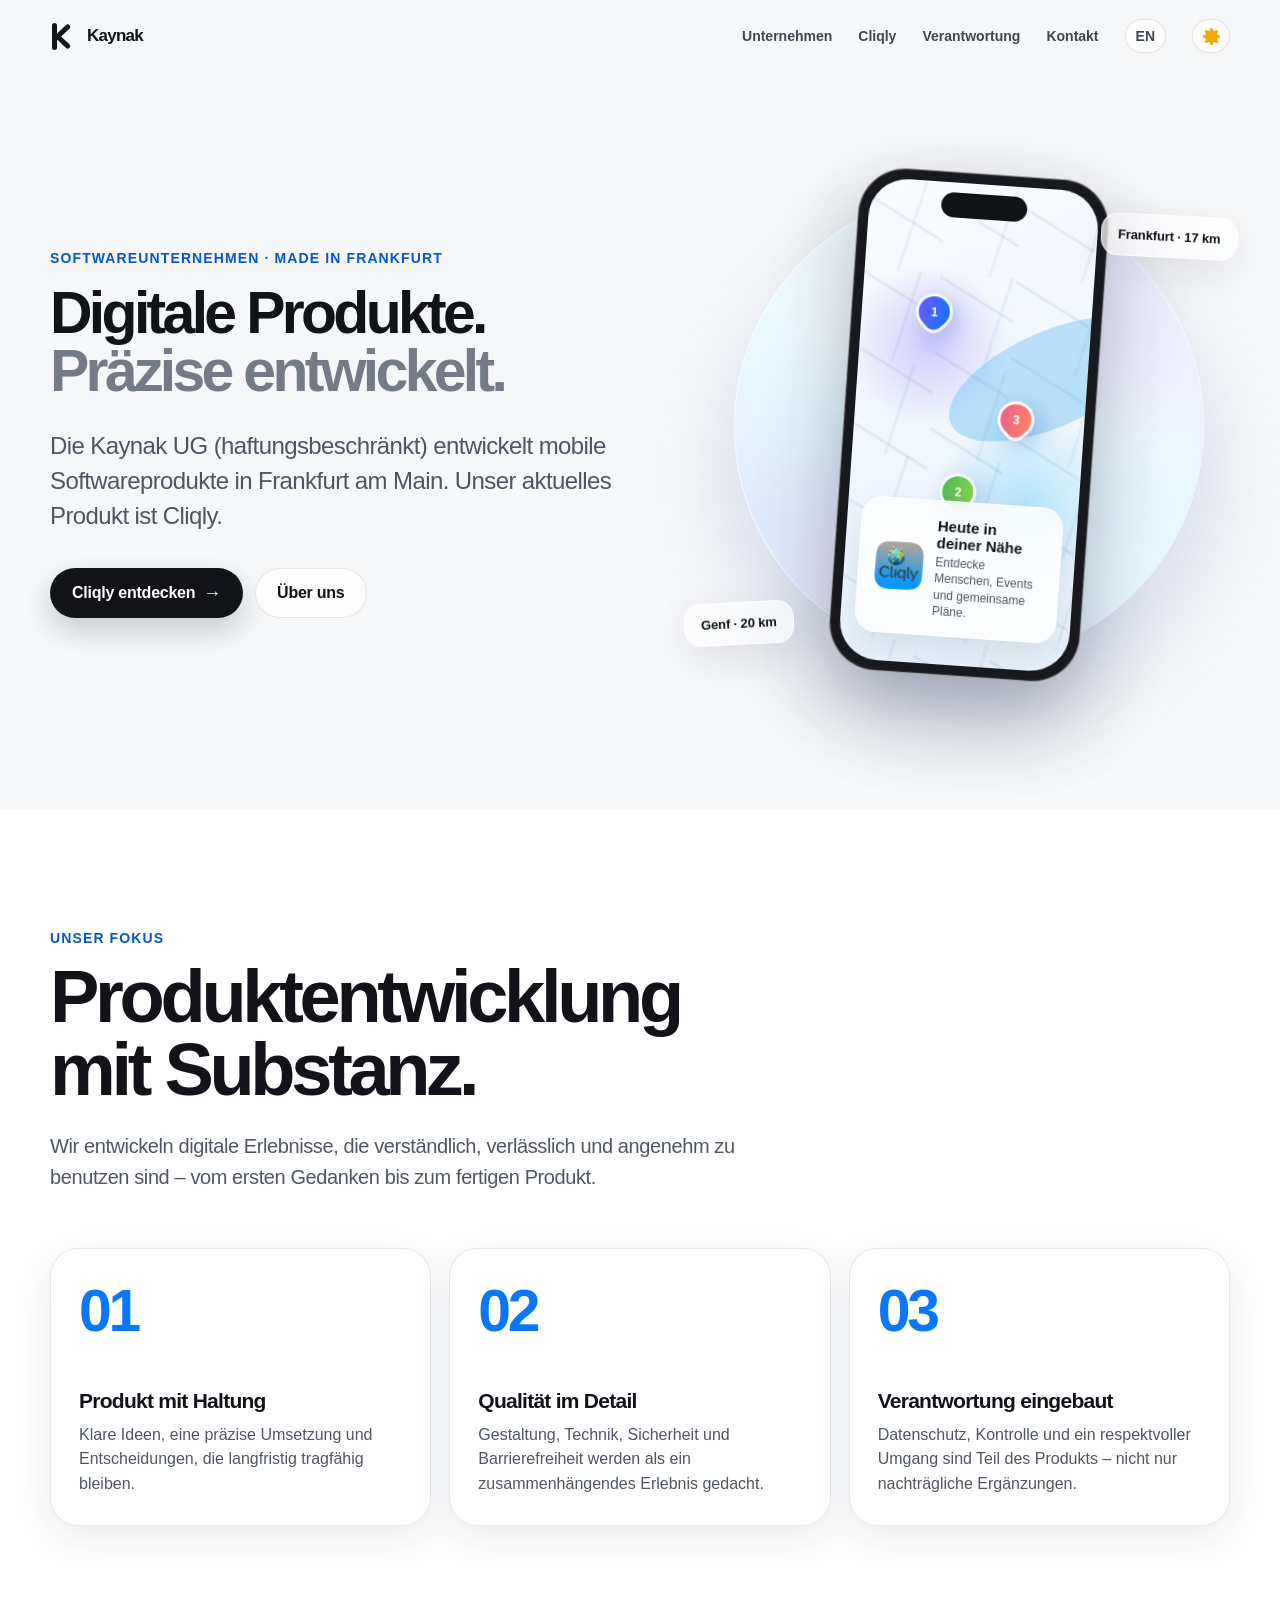
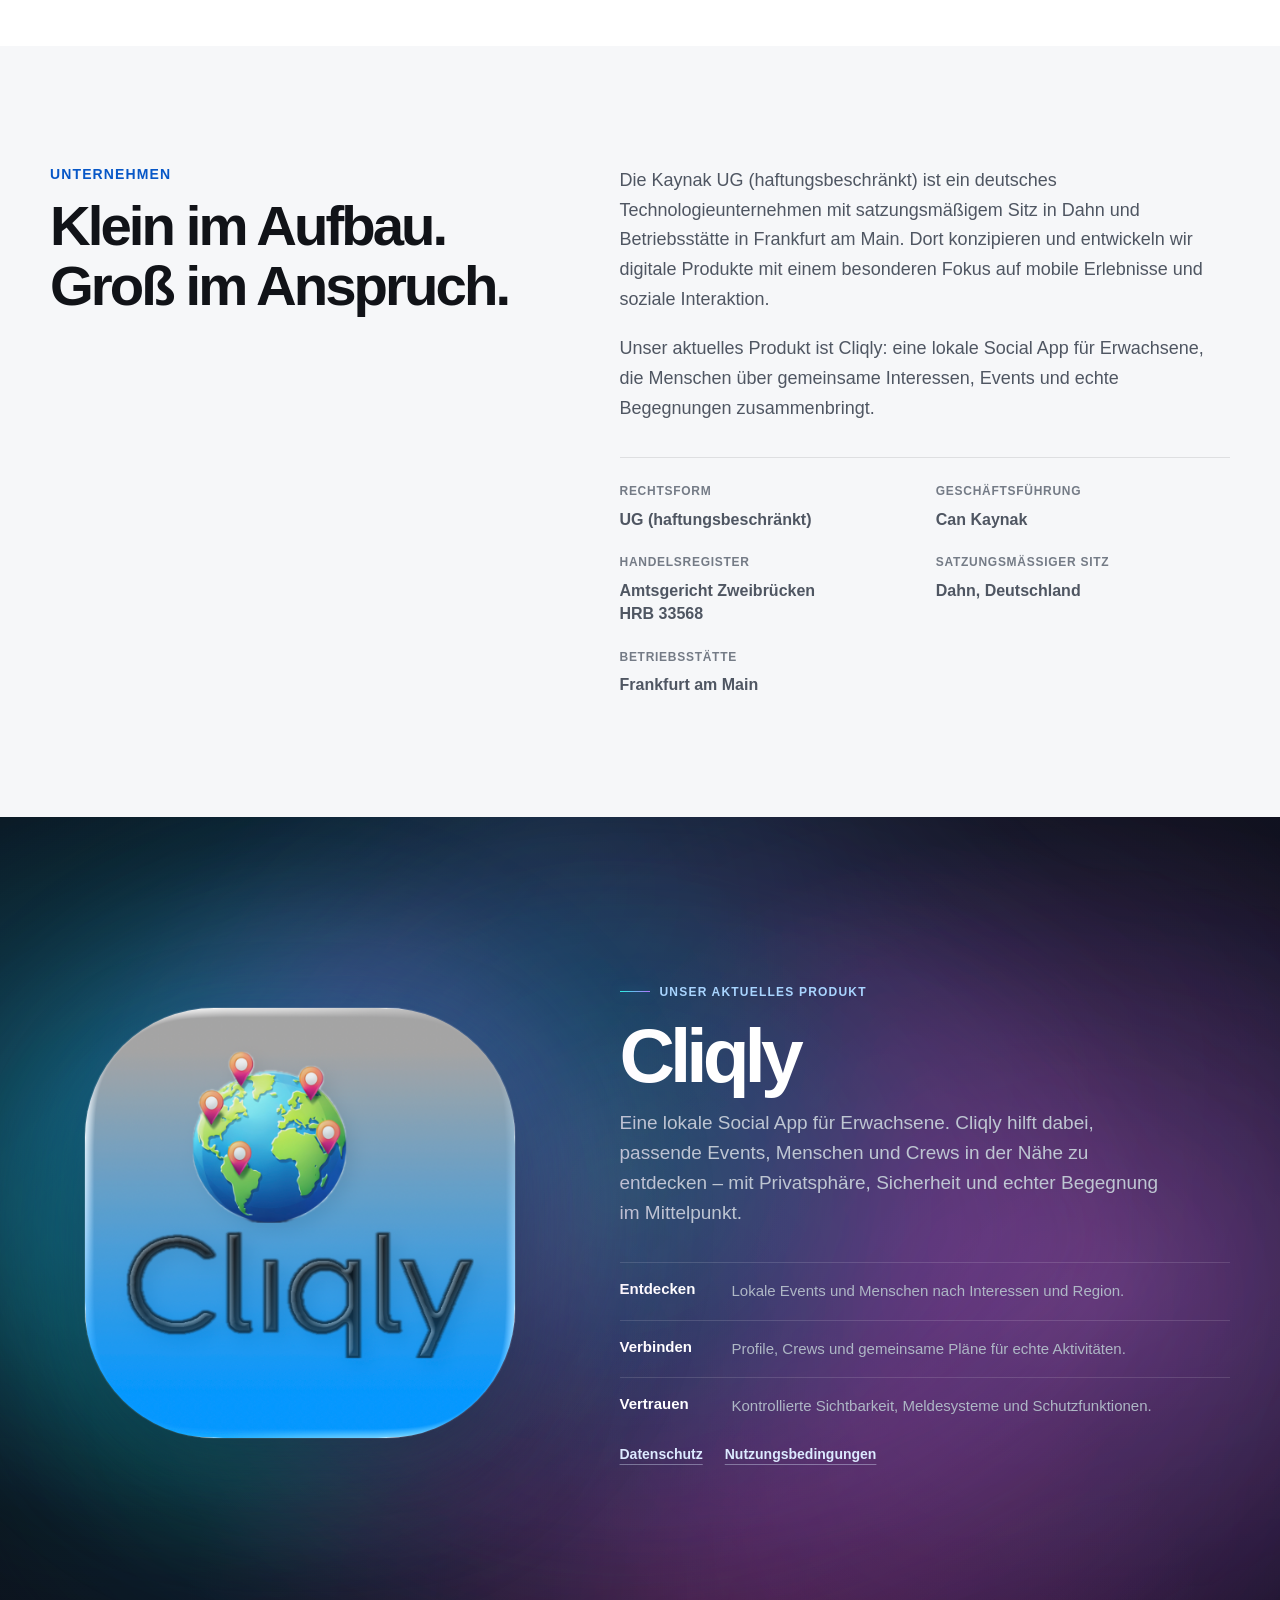
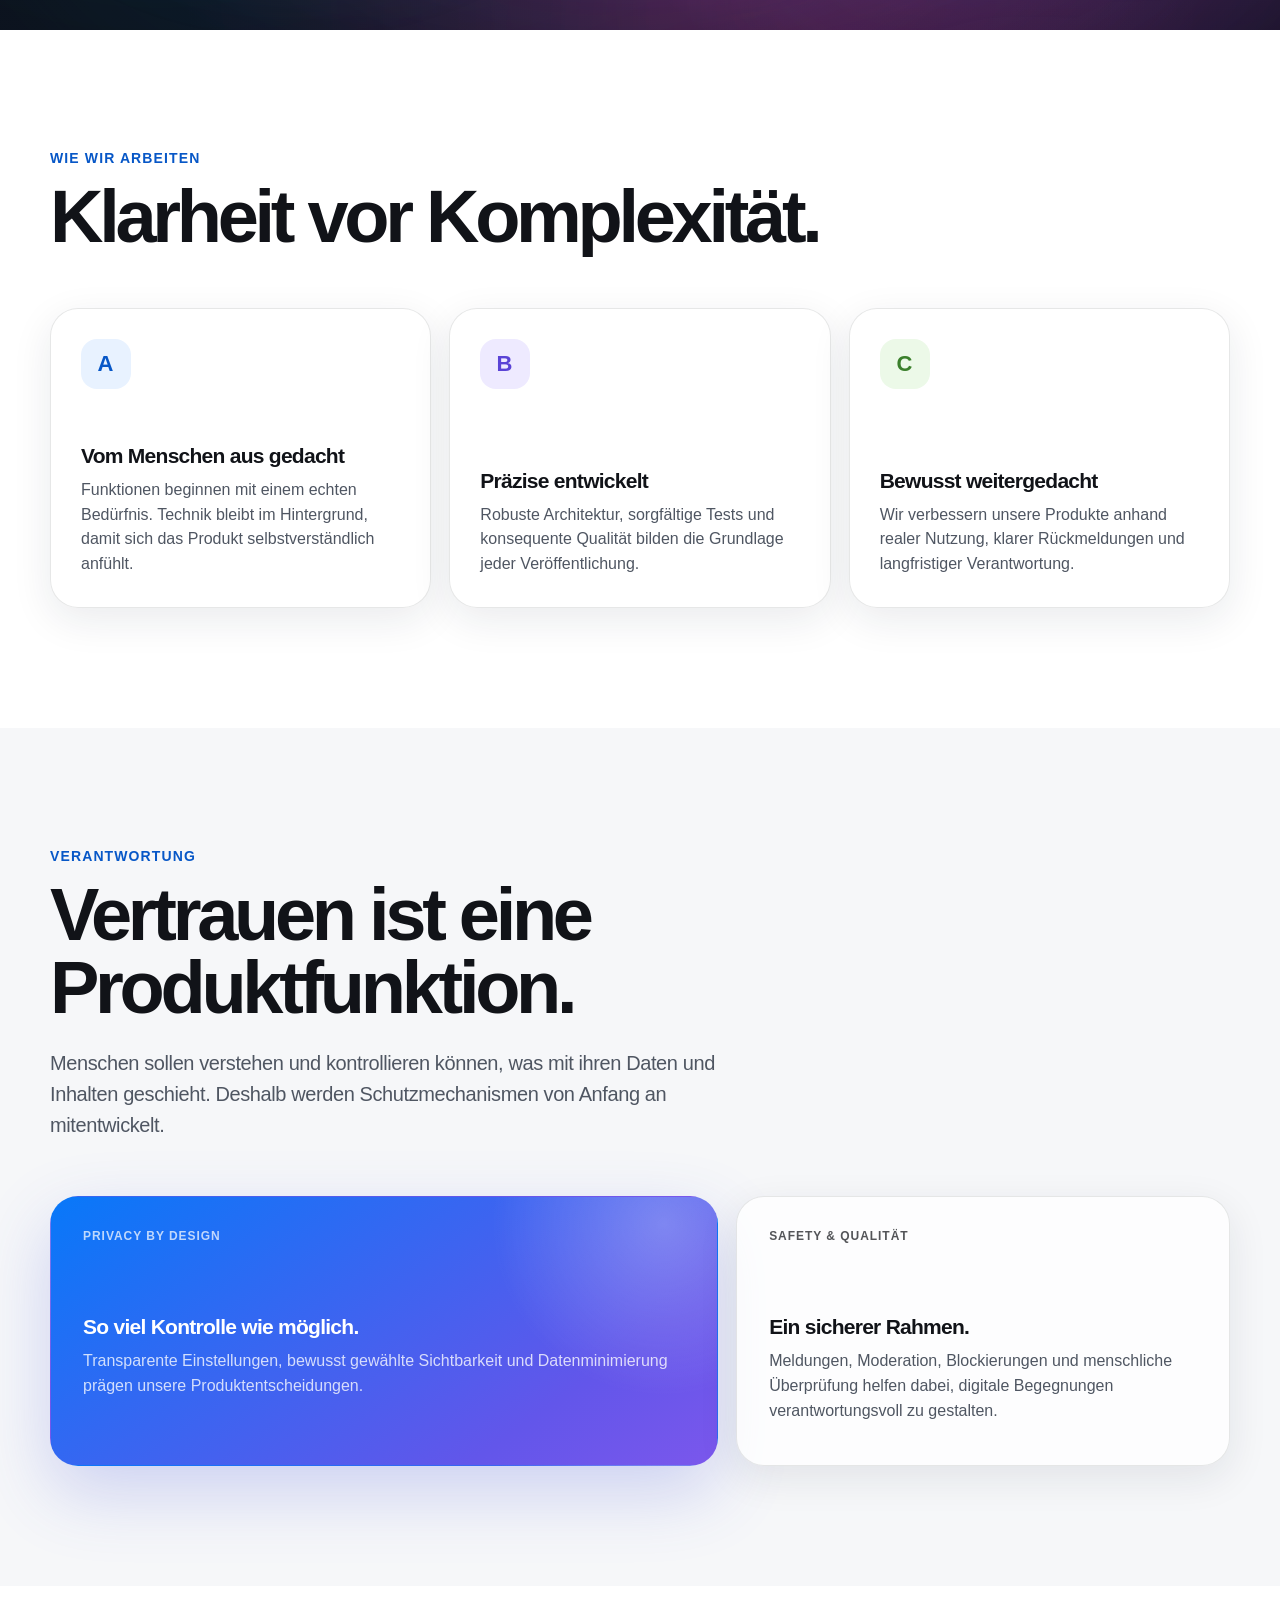
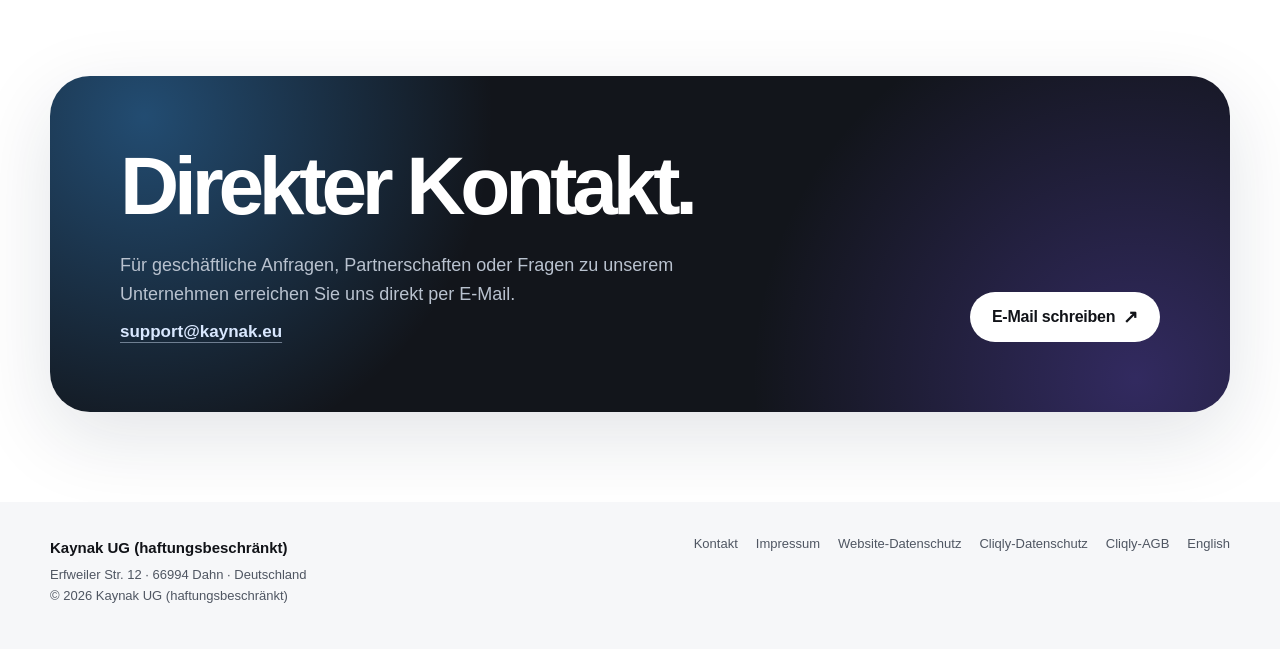
==== commit 0d166d01: "Refine Cliqly aura presentation" ====
--- a/index.html
+++ b/index.html
@@ -131,10 +131,6 @@
             </div>
             <div class="floating-note top" aria-hidden="true">Frankfurt · 17 km</div>
             <div class="floating-note bottom" aria-hidden="true">Genf · 20 km</div>
-            <div class="aura-caption" aria-hidden="true">
-              <span class="aura-caption-dot"></span>
-              Cliqly Live Aura
-            </div>
             <div class="phone" aria-hidden="true">
               <div class="phone-screen">
                 <div class="phone-island"></div>
@@ -256,13 +252,7 @@
               />
             </div>
             <div class="product-copy">
-              <div class="product-label-row">
-                <span class="product-label">Unser aktuelles Produkt</span>
-                <span class="aura-badge" aria-hidden="true">
-                  <span class="aura-caption-dot"></span>
-                  Live Aura
-                </span>
-              </div>
+              <span class="product-label">Unser aktuelles Produkt</span>
               <h3 id="product-title">Cliqly</h3>
               <p>
                 Eine lokale Social App für Erwachsene. Cliqly hilft dabei, passende
--- a/assets/styles.css
+++ b/assets/styles.css
@@ -820,54 +820,6 @@
   transition: transform 950ms cubic-bezier(0.16, 1, 0.3, 1);
 }
 
-.aura-caption {
-  position: absolute;
-  z-index: 7;
-  right: 8px;
-  bottom: 18px;
-  min-height: 34px;
-  padding: 0 13px;
-  display: inline-flex;
-  align-items: center;
-  gap: 8px;
-  border: 1px solid var(--line);
-  border-radius: 999px;
-  color: var(--ink-soft);
-  background: var(--control-surface);
-  -webkit-backdrop-filter: blur(20px) saturate(150%);
-  backdrop-filter: blur(20px) saturate(150%);
-  box-shadow: var(--shadow-card);
-  font-size: 11px;
-  font-weight: 700;
-  letter-spacing: 0.08em;
-  text-transform: uppercase;
-  transform: translate3d(var(--caption-x, 0px), var(--caption-y, 0px), 0);
-  transition: transform 1s cubic-bezier(0.16, 1, 0.3, 1);
-}
-
-.aura-caption-dot {
-  position: relative;
-  width: 8px;
-  height: 8px;
-  flex: 0 0 auto;
-  border-radius: 50%;
-  background: linear-gradient(135deg, var(--aura-cyan), var(--aura-violet) 58%, var(--aura-magenta));
-  box-shadow:
-    0 0 0 3px rgba(51, 179, 255, 0.12),
-    0 0 16px rgba(41, 242, 224, 0.75);
-  animation: auraPulse 2.8s ease-in-out infinite;
-}
-
-@keyframes auraPulse {
-  50% {
-    transform: scale(0.78);
-    opacity: 0.72;
-    box-shadow:
-      0 0 0 6px rgba(51, 179, 255, 0.04),
-      0 0 10px rgba(179, 118, 255, 0.52);
-  }
-}
-
 .section {
   padding: 120px 0;
 }
@@ -886,9 +838,10 @@
   overflow: hidden;
   color: #fff;
   background:
-    radial-gradient(circle at 8% 10%, rgba(60, 131, 246, 0.25), transparent 30%),
-    radial-gradient(circle at 93% 82%, rgba(117, 87, 255, 0.2), transparent 34%),
-    #111318;
+    radial-gradient(ellipse 76% 72% at 12% 36%, rgba(51, 179, 255, 0.22), transparent 70%),
+    radial-gradient(ellipse 68% 80% at 88% 58%, rgba(179, 118, 255, 0.22), transparent 72%),
+    radial-gradient(ellipse 54% 46% at 54% 96%, rgba(245, 77, 199, 0.12), transparent 74%),
+    linear-gradient(142deg, #080c14 0%, #0b0e19 48%, #0c0918 100%);
 }
 
 .section-dark::before,
@@ -896,27 +849,36 @@
   content: "";
   position: absolute;
   z-index: -1;
-  width: min(54vw, 760px);
-  aspect-ratio: 1;
-  border-radius: 50%;
-  filter: blur(90px);
-  opacity: 0.16;
   pointer-events: none;
+}
+
+.section-dark::before {
+  inset: -46% -22%;
+  border-radius: 42%;
+  background:
+    radial-gradient(circle at 24% 47%, rgba(41, 242, 224, 0.56), transparent 26%),
+    radial-gradient(circle at 46% 28%, rgba(51, 179, 255, 0.55), transparent 30%),
+    radial-gradient(circle at 73% 55%, rgba(179, 118, 255, 0.58), transparent 31%),
+    radial-gradient(circle at 58% 78%, rgba(245, 77, 199, 0.38), transparent 27%);
+  filter: blur(92px) saturate(128%);
+  mix-blend-mode: screen;
+  opacity: 0.34;
   will-change: transform;
-}
-
-.section-dark::before {
-  top: -34%;
-  left: -12%;
-  background: linear-gradient(135deg, var(--aura-blue), var(--aura-cyan));
-  animation: sectionAuraOne 24s ease-in-out infinite alternate;
+  animation: sectionAuraMesh 26s ease-in-out infinite alternate;
 }
 
 .section-dark::after {
-  right: -15%;
-  bottom: -44%;
-  background: linear-gradient(135deg, var(--aura-violet), var(--aura-magenta));
-  animation: sectionAuraTwo 29s ease-in-out infinite alternate;
+  inset: -30% -12%;
+  border-radius: 44%;
+  background:
+    radial-gradient(ellipse at 34% 64%, rgba(51, 179, 255, 0.4), transparent 38%),
+    radial-gradient(ellipse at 66% 38%, rgba(179, 118, 255, 0.4), transparent 40%),
+    radial-gradient(ellipse at 72% 74%, rgba(245, 77, 199, 0.24), transparent 32%);
+  filter: blur(74px) saturate(124%);
+  mix-blend-mode: screen;
+  opacity: 0.24;
+  will-change: transform;
+  animation: sectionAuraRibbon 34s ease-in-out infinite alternate;
 }
 
 .section-dark > .shell {
@@ -924,12 +886,16 @@
   z-index: 1;
 }
 
-@keyframes sectionAuraOne {
-  to { transform: translate3d(28%, 22%, 0) scale(1.16); }
-}
-
-@keyframes sectionAuraTwo {
-  to { transform: translate3d(-24%, -19%, 0) scale(0.92); }
+@keyframes sectionAuraMesh {
+  to {
+    transform: translate3d(5%, -4%, 0) rotate(7deg) scale(1.08);
+  }
+}
+
+@keyframes sectionAuraRibbon {
+  to {
+    transform: translate3d(-4%, 5%, 0) rotate(-5deg) scale(1.06);
+  }
 }
 
 .section-heading {
@@ -1077,53 +1043,100 @@
 .product-stage {
   position: relative;
   isolation: isolate;
-  overflow: hidden;
-  padding: clamp(28px, 5vw, 62px);
+  overflow: visible;
+  padding: clamp(24px, 4vw, 48px) 0;
   display: grid;
   grid-template-columns: 0.9fr 1.1fr;
   align-items: center;
   gap: 70px;
-  border: 1px solid rgba(255, 255, 255, 0.12);
-  border-radius: var(--radius-xl);
-  background:
-    linear-gradient(145deg, rgba(255, 255, 255, 0.085), rgba(255, 255, 255, 0.025));
-  box-shadow: 0 40px 120px rgba(0, 0, 0, 0.22);
 }
 
 .product-stage::before {
   content: "";
   position: absolute;
   z-index: -1;
-  inset: 0;
+  inset: -38% -16vw;
   background:
     radial-gradient(
-      420px circle at var(--spotlight-x, 52%) var(--spotlight-y, 42%),
-      rgba(83, 189, 255, 0.18),
-      rgba(179, 118, 255, 0.07) 37%,
-      transparent 68%
-    );
-  opacity: var(--spotlight-opacity, 0.72);
+      760px circle at var(--spotlight-x, 48%) var(--spotlight-y, 46%),
+      rgba(41, 242, 224, 0.2),
+      rgba(51, 179, 255, 0.16) 24%,
+      rgba(179, 118, 255, 0.12) 44%,
+      transparent 72%
+    ),
+    radial-gradient(ellipse at 78% 52%, rgba(245, 77, 199, 0.13), transparent 52%);
+  filter: blur(28px) saturate(125%);
+  mix-blend-mode: screen;
+  opacity: var(--spotlight-opacity, 0.8);
+  -webkit-mask-image: radial-gradient(ellipse at center, #000 0 42%, transparent 76%);
+  mask-image: radial-gradient(ellipse at center, #000 0 42%, transparent 76%);
   transition: opacity 420ms ease;
   pointer-events: none;
 }
 
 .product-stage::after {
+  content: none;
+}
+
+.product-visual {
+  position: relative;
+  isolation: isolate;
+  min-width: 0;
+  display: grid;
+  place-items: center;
+}
+
+.product-visual::before,
+.product-visual::after {
   content: "";
   position: absolute;
   z-index: -1;
-  inset: 0;
-  border-radius: inherit;
-  box-shadow: inset 0 1px 0 rgba(255, 255, 255, 0.09);
+  border-radius: 50%;
   pointer-events: none;
-}
-
-.product-visual {
-  min-width: 0;
-  display: grid;
-  place-items: center;
+  will-change: transform;
+}
+
+.product-visual::before {
+  width: min(132%, 590px);
+  aspect-ratio: 1;
+  background: conic-gradient(
+    from 205deg,
+    rgba(41, 242, 224, 0.72),
+    rgba(51, 179, 255, 0.68) 27%,
+    rgba(179, 118, 255, 0.66) 58%,
+    rgba(245, 77, 199, 0.54) 78%,
+    rgba(41, 242, 224, 0.72)
+  );
+  filter: blur(64px) saturate(118%);
+  opacity: 0.36;
+  animation: productAuraBreath 14s ease-in-out infinite alternate;
+}
+
+.product-visual::after {
+  width: min(92%, 410px);
+  aspect-ratio: 1;
+  background: radial-gradient(circle, rgba(148, 211, 255, 0.36), transparent 68%);
+  filter: blur(28px);
+  opacity: 0.55;
+  animation: productAuraFloat 18s ease-in-out infinite alternate;
+}
+
+@keyframes productAuraBreath {
+  to {
+    transform: rotate(14deg) scale(1.1);
+    opacity: 0.46;
+  }
+}
+
+@keyframes productAuraFloat {
+  to {
+    transform: translate3d(7%, -5%, 0) scale(0.94);
+  }
 }
 
 .product-icon {
+  position: relative;
+  z-index: 1;
   width: min(100%, 430px);
   height: auto;
   margin: 0 auto;
@@ -1131,42 +1144,30 @@
   object-fit: contain;
   border-radius: 30%;
   box-shadow:
-    0 40px 80px rgba(0, 0, 0, 0.35),
-    0 0 0 1px rgba(255, 255, 255, 0.16);
-}
-
-.product-label-row {
+    0 44px 100px rgba(0, 0, 0, 0.42),
+    0 18px 70px rgba(51, 179, 255, 0.16),
+    0 0 0 1px rgba(255, 255, 255, 0.14);
+}
+
+.product-label {
   margin-bottom: 21px;
+  width: max-content;
   display: flex;
-  flex-wrap: wrap;
   align-items: center;
-  gap: 9px;
-}
-
-.product-label,
-.aura-badge {
-  display: inline-flex;
-  align-items: center;
-  gap: 7px;
-  padding: 7px 11px;
-  border: 1px solid rgba(255, 255, 255, 0.14);
-  border-radius: 999px;
-  color: #c4dcff;
-  background: rgba(255, 255, 255, 0.06);
+  gap: 10px;
+  color: #a9d5ff;
   font-size: 12px;
   font-weight: 680;
-  letter-spacing: 0.06em;
+  letter-spacing: 0.1em;
   text-transform: uppercase;
 }
 
-.aura-badge {
-  color: rgba(255, 255, 255, 0.72);
-  background: rgba(255, 255, 255, 0.035);
-}
-
-.aura-badge .aura-caption-dot {
-  width: 6px;
-  height: 6px;
+.product-label::before {
+  content: "";
+  width: 30px;
+  height: 1px;
+  background: linear-gradient(90deg, var(--aura-cyan), var(--aura-violet));
+  box-shadow: 0 0 12px rgba(51, 179, 255, 0.54);
 }
 
 .motion-ready [data-reveal] {
@@ -1189,23 +1190,24 @@
 .page-inactive .aura-orb,
 .page-inactive .aura-fog,
 .page-inactive .aura-dust,
-.page-inactive .aura-caption-dot,
 .page-inactive .section-dark::before,
 .page-inactive .section-dark::after,
+.page-inactive .product-visual::before,
+.page-inactive .product-visual::after,
 .motion-restrained .aura-orb,
 .motion-restrained .aura-fog,
 .motion-restrained .aura-dust,
-.motion-restrained .aura-caption-dot,
 .motion-restrained .section-dark::before,
-.motion-restrained .section-dark::after {
+.motion-restrained .section-dark::after,
+.motion-restrained .product-visual::before,
+.motion-restrained .product-visual::after {
   animation-play-state: paused;
 }
 
 @media (pointer: fine) {
   .hero-visual .orb,
   .hero-visual .phone,
-  .hero-visual .floating-note,
-  .hero-visual .aura-caption {
+  .hero-visual .floating-note {
     will-change: transform;
   }
 }
@@ -1628,9 +1630,10 @@
 
 :root[data-theme="dark"] .section-dark {
   background:
-    radial-gradient(circle at 8% 10%, rgba(60, 131, 246, 0.22), transparent 30%),
-    radial-gradient(circle at 93% 82%, rgba(117, 87, 255, 0.18), transparent 34%),
-    #07090e;
+    radial-gradient(ellipse 76% 72% at 12% 36%, rgba(51, 179, 255, 0.2), transparent 70%),
+    radial-gradient(ellipse 68% 80% at 88% 58%, rgba(179, 118, 255, 0.2), transparent 72%),
+    radial-gradient(ellipse 54% 46% at 54% 96%, rgba(245, 77, 199, 0.11), transparent 74%),
+    linear-gradient(142deg, #05080e 0%, #080a13 48%, #090611 100%);
 }
 
 :root[data-theme="dark"] .contact-panel {
@@ -1809,11 +1812,6 @@
     left: 0;
   }
 
-  .aura-caption {
-    right: 0;
-    bottom: 4px;
-  }
-
   .section {
     padding: 82px 0;
   }
@@ -1853,8 +1851,7 @@
   }
 
   .product-stage {
-    padding: 28px;
-    border-radius: 30px;
+    padding: 18px 0 6px;
   }
 
   .product-copy h3 {
@@ -1911,12 +1908,6 @@
   .floating-note {
     padding: 10px 12px;
     font-size: 11px;
-  }
-
-  .aura-caption {
-    min-height: 30px;
-    padding: 0 10px;
-    font-size: 9px;
   }
 }
 
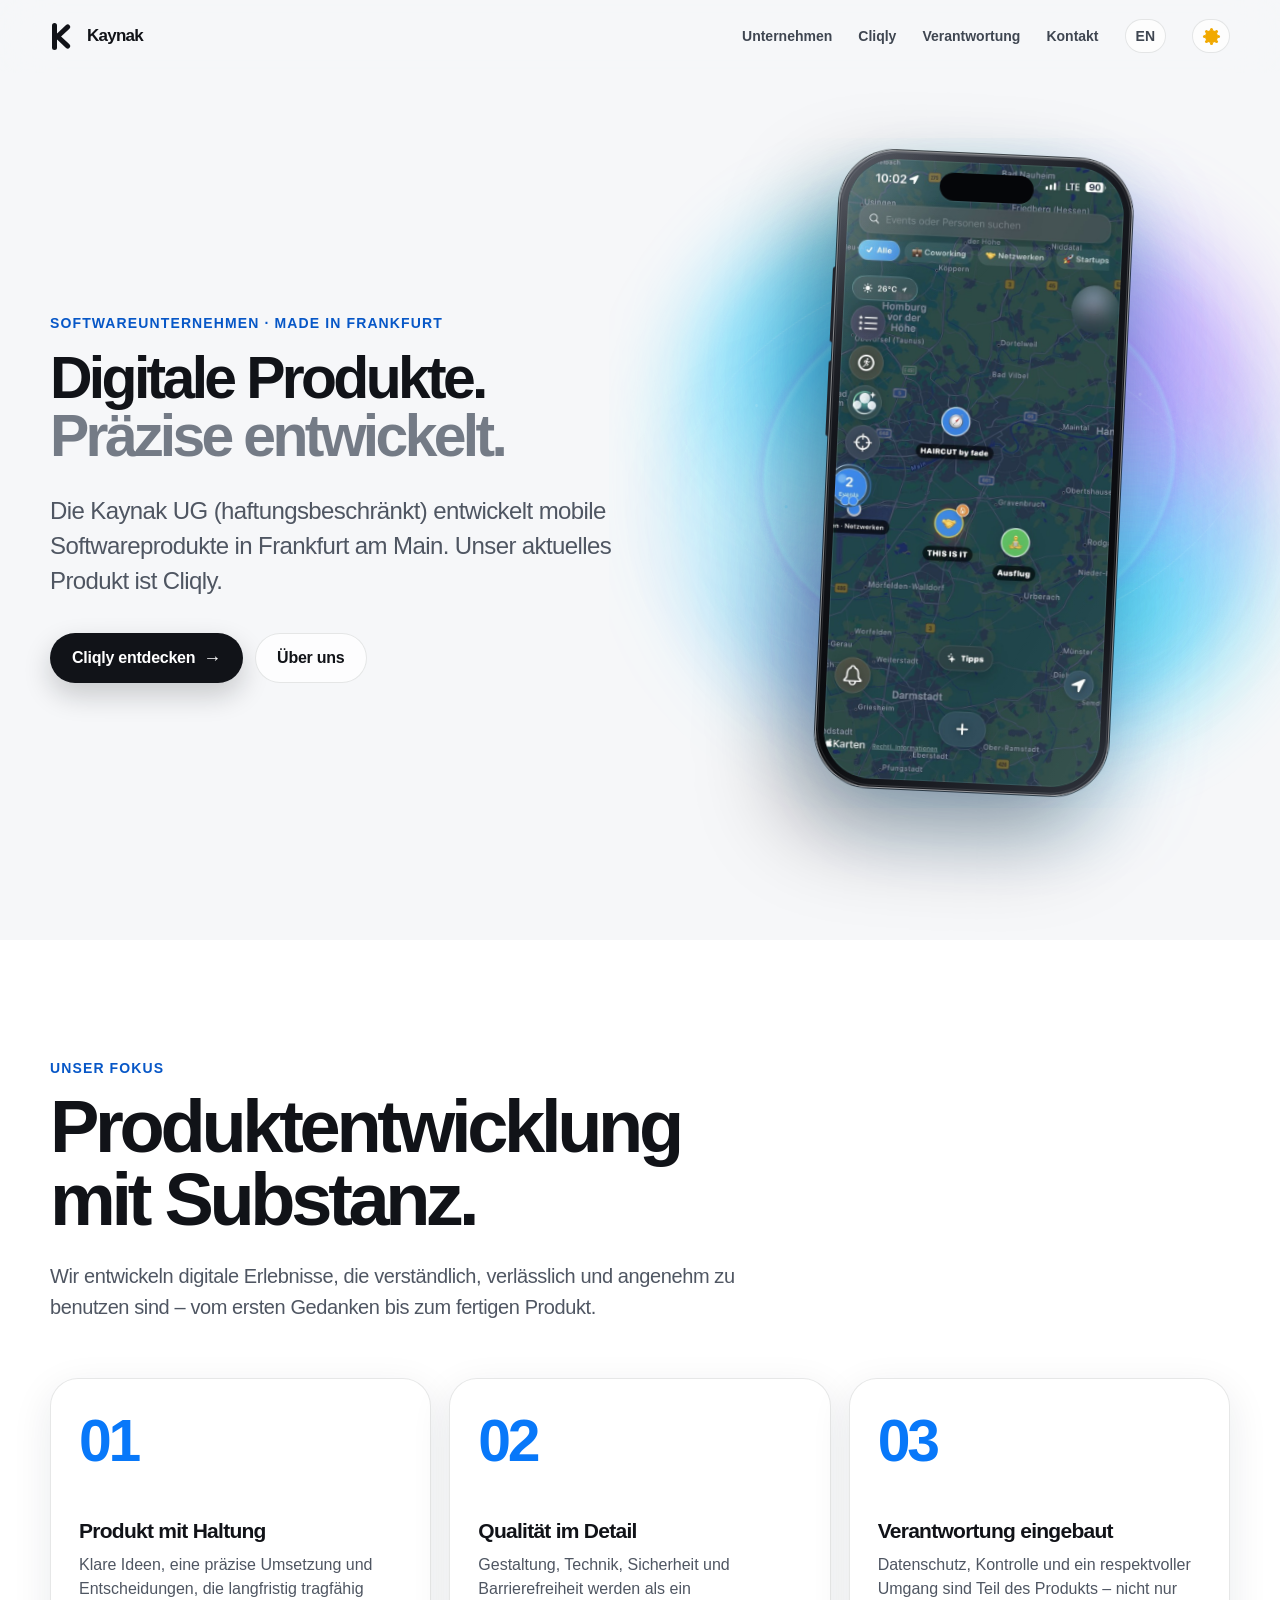
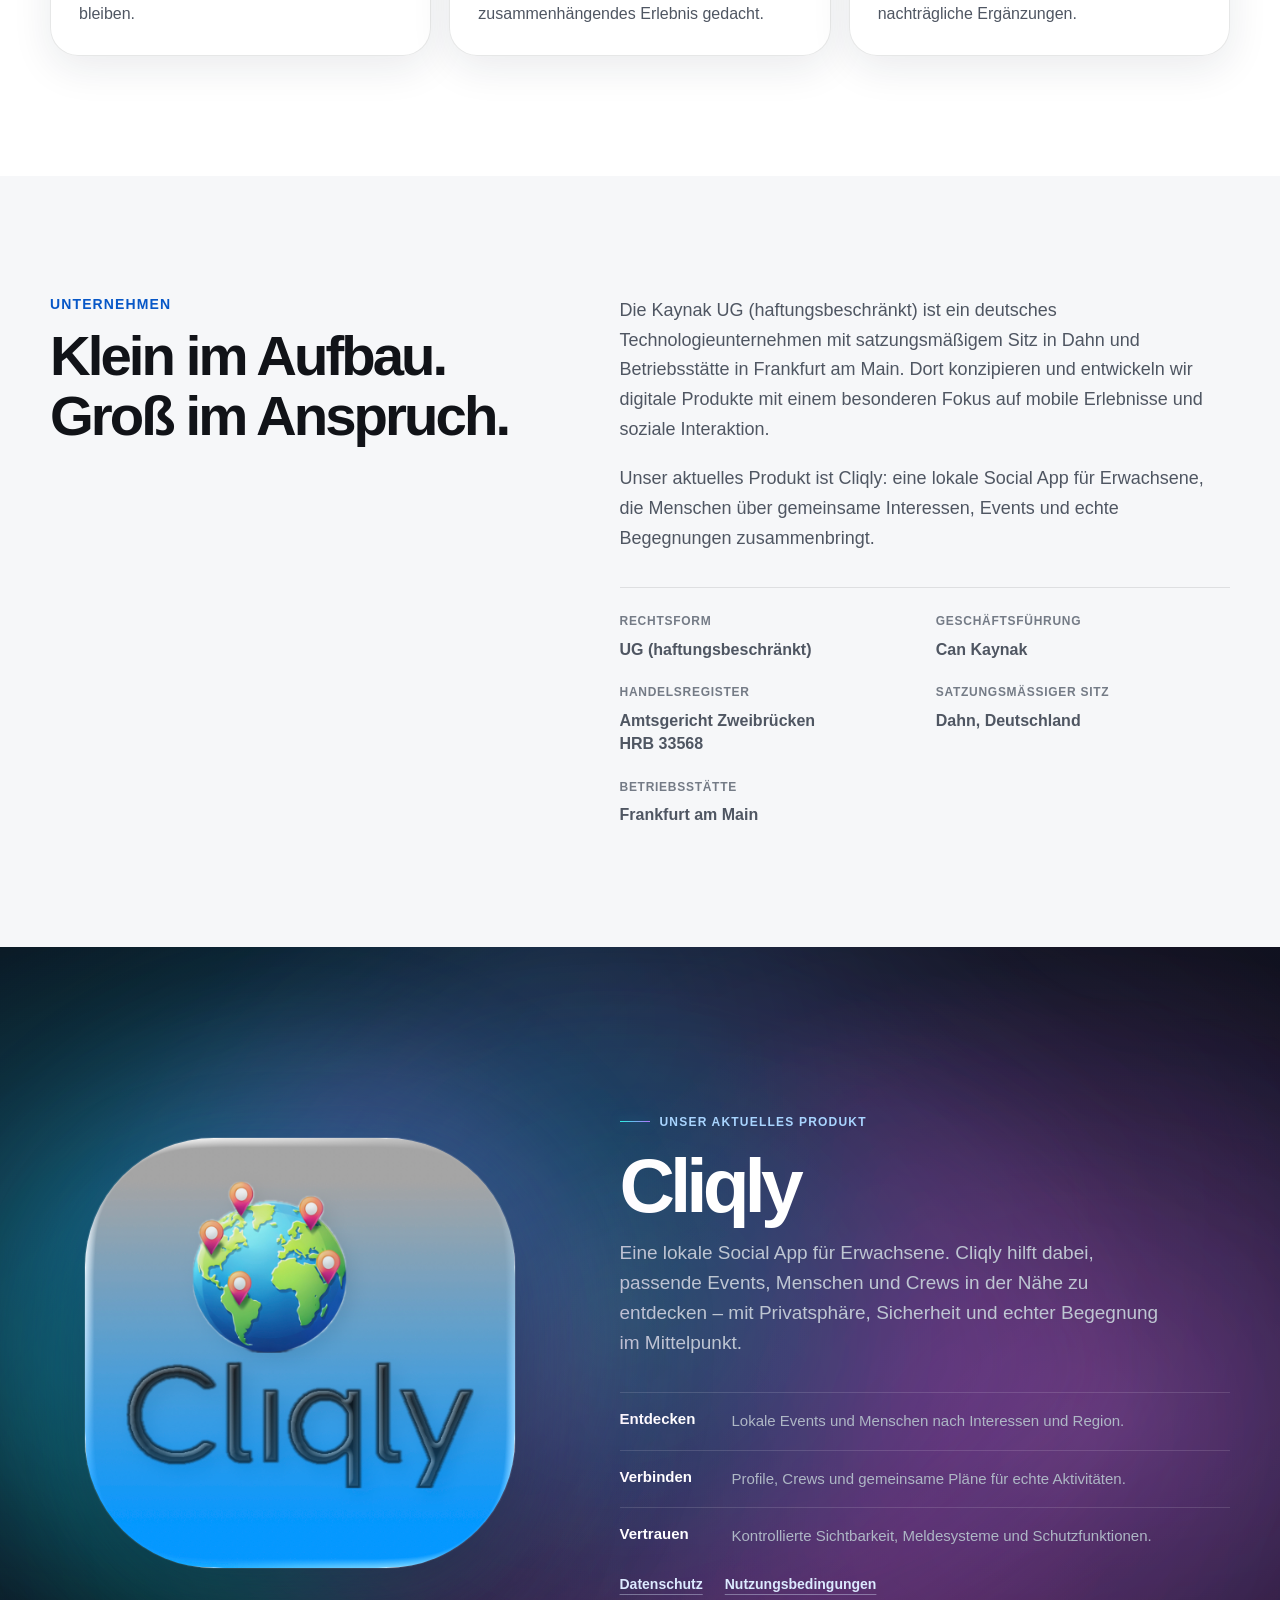
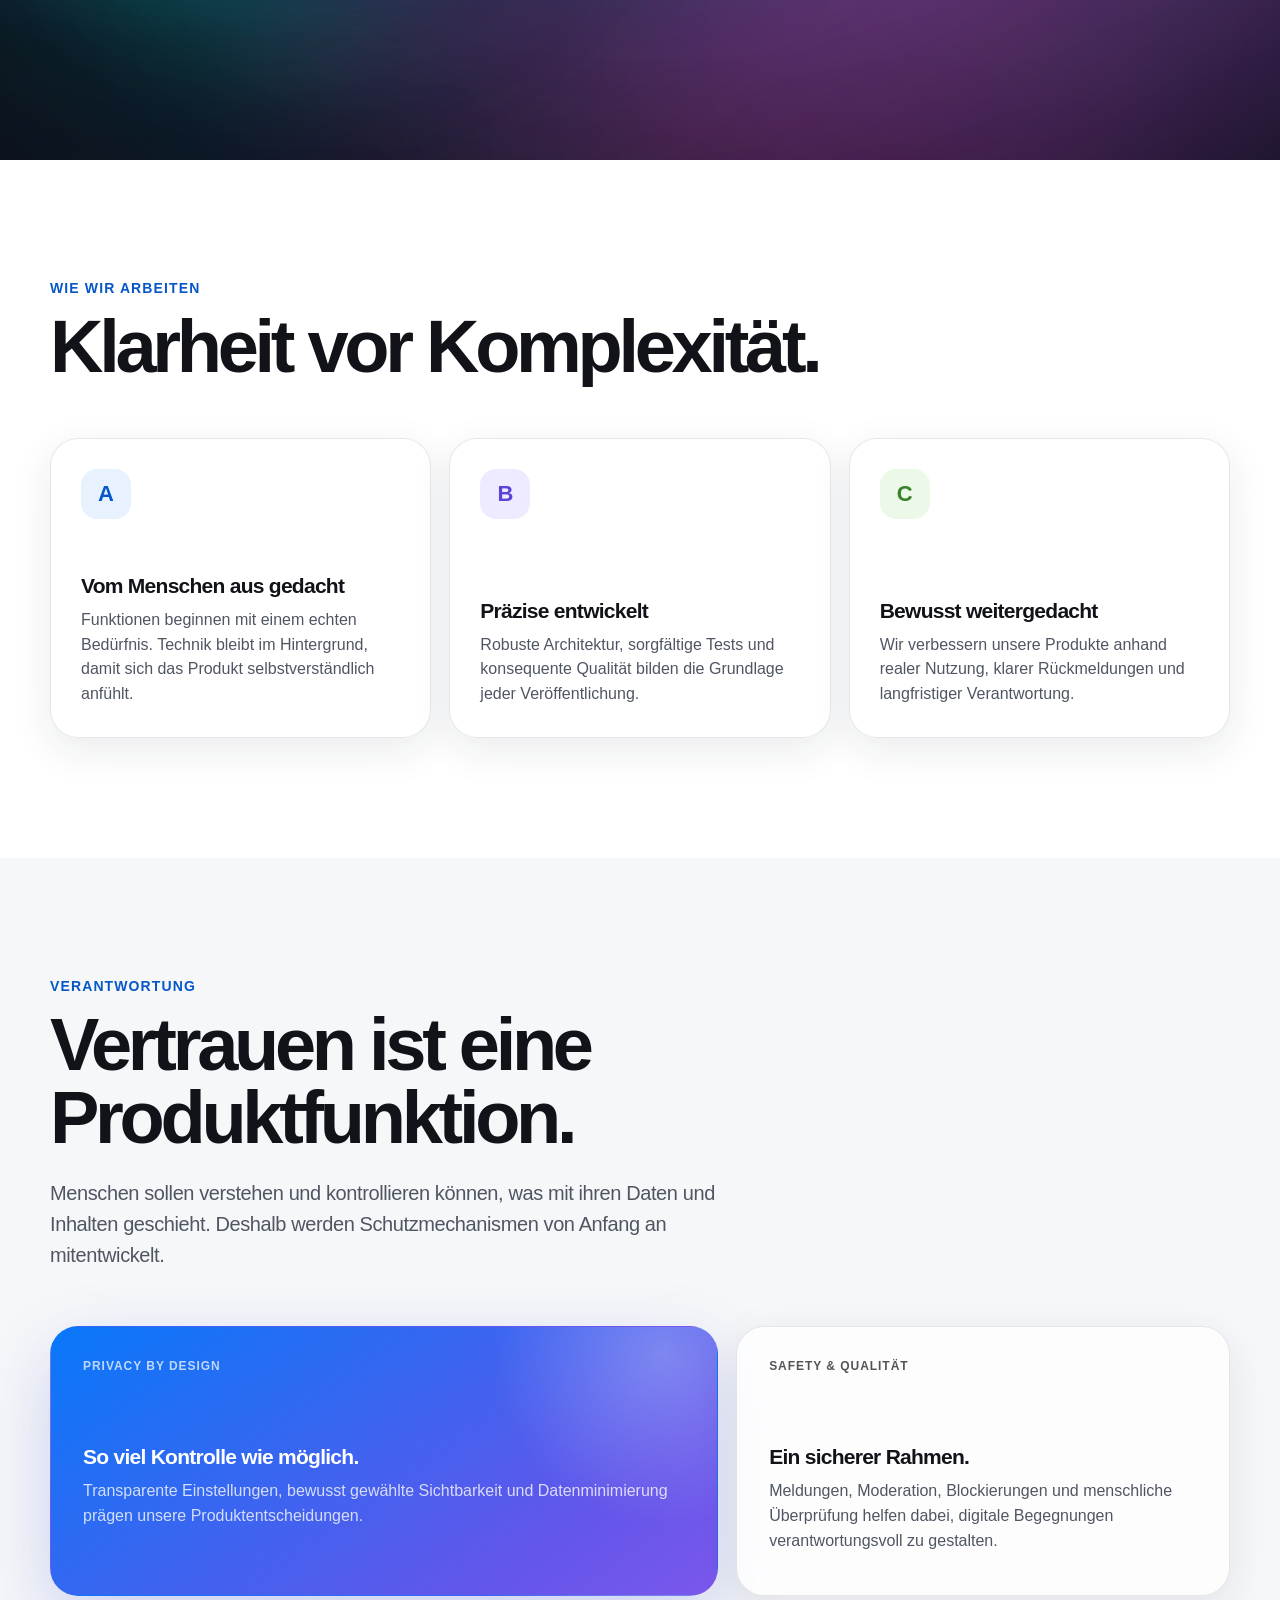
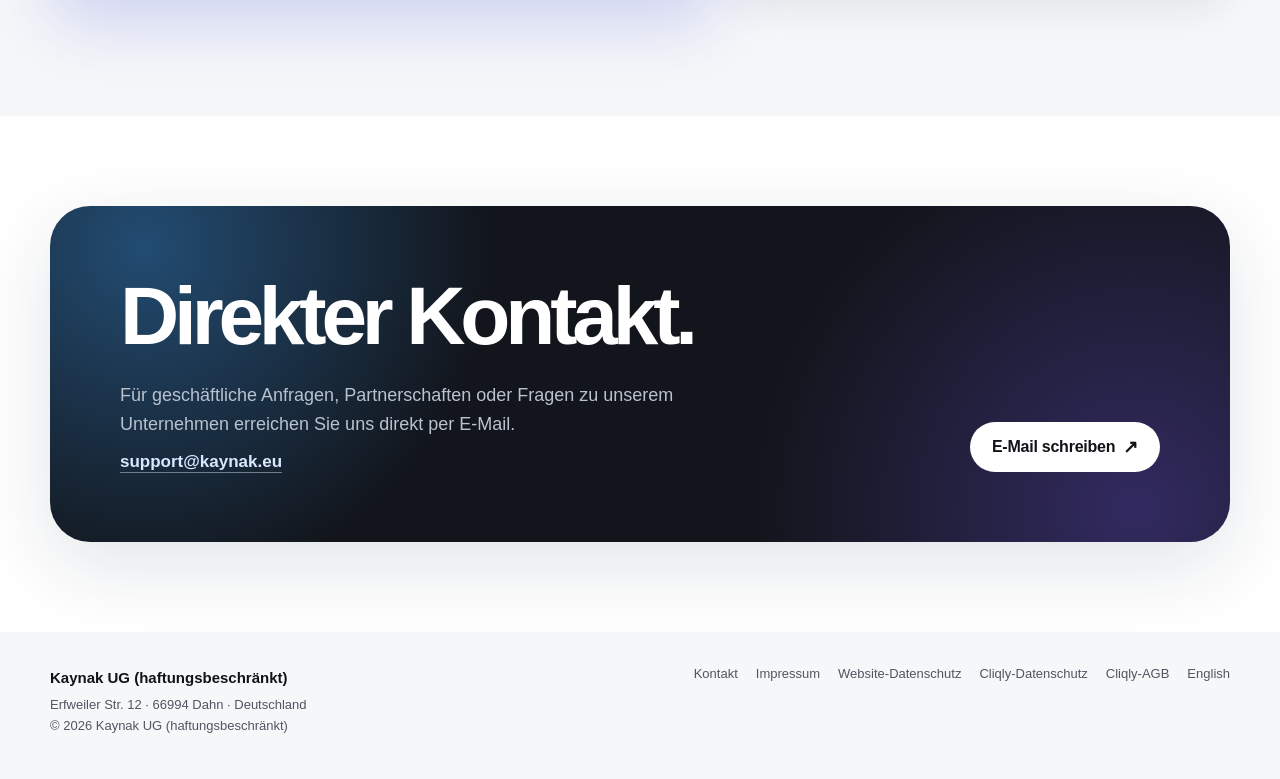
==== commit bf93bff4: "Refine Cliqly hero experience" ====
--- a/index.html
+++ b/index.html
@@ -129,23 +129,18 @@
               <span class="aura-fog aura-fog-two"></span>
               <span class="aura-dust"></span>
             </div>
-            <div class="floating-note top" aria-hidden="true">Frankfurt · 17 km</div>
-            <div class="floating-note bottom" aria-hidden="true">Genf · 20 km</div>
             <div class="phone" aria-hidden="true">
               <div class="phone-screen">
+                <img
+                  class="phone-screen-shot"
+                  src="/assets/cliqly-map-preview.jpg"
+                  alt=""
+                  width="692"
+                  height="1500"
+                  decoding="async"
+                  fetchpriority="high"
+                />
                 <div class="phone-island"></div>
-                <div class="map-grid"></div>
-                <div class="map-water"></div>
-                <div class="pin pin-one"><span>1</span></div>
-                <div class="pin pin-two"><span>3</span></div>
-                <div class="pin pin-three"><span>2</span></div>
-                <div class="app-preview-card">
-                  <img src="/assets/cliqly-icon.jpg" alt="" width="48" height="48" />
-                  <div>
-                    <strong>Heute in deiner Nähe</strong>
-                    <span>Entdecke Menschen, Events und gemeinsame Pläne.</span>
-                  </div>
-                </div>
               </div>
             </div>
           </div>
--- a/assets/styles.css
+++ b/assets/styles.css
@@ -492,27 +492,58 @@
 
 .hero-visual {
   position: relative;
-  min-height: 530px;
-  perspective: 1100px;
+  min-height: 690px;
+  isolation: isolate;
+  perspective: 1400px;
+}
+
+.hero-visual::before {
+  content: "";
+  position: absolute;
+  z-index: -2;
+  width: 760px;
+  height: 680px;
+  top: -18px;
+  left: 52%;
+  border-radius: 50%;
+  background:
+    radial-gradient(ellipse at 48% 45%, rgba(101, 232, 255, 0.2), transparent 34%),
+    radial-gradient(ellipse at 72% 63%, rgba(0, 209, 199, 0.2), transparent 42%),
+    radial-gradient(ellipse at 31% 67%, rgba(88, 101, 242, 0.16), transparent 46%),
+    radial-gradient(ellipse at 63% 28%, rgba(157, 104, 255, 0.14), transparent 40%);
+  filter: blur(34px);
+  opacity: 0.8;
+  -webkit-mask-image: radial-gradient(ellipse at center, #000 0 34%, transparent 76%);
+  mask-image: radial-gradient(ellipse at center, #000 0 34%, transparent 76%);
+  transform: translateX(-50%);
+  pointer-events: none;
 }
 
 .orb {
   position: absolute;
   isolation: isolate;
-  overflow: hidden;
-  width: 470px;
-  height: 470px;
-  top: 22px;
+  overflow: visible;
+  width: 720px;
+  height: 670px;
+  top: -16px;
   left: 50%;
-  border: 1px solid rgba(255, 255, 255, 0.72);
-  border-radius: 50%;
-  background:
-    radial-gradient(circle at 32% 24%, rgba(255, 255, 255, 0.96), transparent 26%),
-    linear-gradient(145deg, #e7f5ff, #dce7ff 48%, #e3dcff);
-  box-shadow:
-    inset 0 1px 0 rgba(255, 255, 255, 0.8),
-    0 48px 100px rgba(57, 88, 158, 0.18);
-  filter: saturate(112%);
+  border: 0;
+  border-radius: 0;
+  background: transparent;
+  box-shadow: none;
+  filter: saturate(124%);
+  -webkit-mask-image: radial-gradient(
+    ellipse at center,
+    #000 0 38%,
+    rgba(0, 0, 0, 0.88) 56%,
+    transparent 84%
+  );
+  mask-image: radial-gradient(
+    ellipse at center,
+    #000 0 38%,
+    rgba(0, 0, 0, 0.88) 56%,
+    transparent 84%
+  );
   transform: translate3d(calc(-50% + var(--orb-x, 0px)), var(--orb-y, 0px), 0);
   transition: transform 900ms cubic-bezier(0.16, 1, 0.3, 1);
 }
@@ -520,12 +551,42 @@
 .orb::before {
   content: "";
   position: absolute;
-  z-index: 5;
-  inset: 0;
-  border-radius: inherit;
+  z-index: 0;
+  inset: 8% 8% 7%;
+  border-radius: 50%;
   background:
-    radial-gradient(circle at 46% 40%, transparent 0 32%, rgba(255, 255, 255, 0.13) 72%, rgba(255, 255, 255, 0.3)),
-    linear-gradient(120deg, rgba(255, 255, 255, 0.22), transparent 38% 68%, rgba(255, 255, 255, 0.14));
+    conic-gradient(
+      from 212deg at 52% 51%,
+      rgba(22, 181, 255, 0.68),
+      rgba(101, 232, 255, 0.3) 16%,
+      rgba(0, 209, 199, 0.58) 34%,
+      rgba(88, 101, 242, 0.42) 57%,
+      rgba(157, 104, 255, 0.58) 76%,
+      rgba(22, 181, 255, 0.68)
+    );
+  filter: blur(54px);
+  opacity: 0.78;
+  animation: auraBreathe 18s ease-in-out infinite alternate;
+  pointer-events: none;
+}
+
+.orb::after {
+  content: "";
+  position: absolute;
+  z-index: 3;
+  inset: 11% 8% 13%;
+  border-radius: 50%;
+  background: radial-gradient(
+    ellipse at center,
+    transparent 0 47%,
+    rgba(173, 238, 255, 0.3) 48.2%,
+    rgba(157, 104, 255, 0.14) 49%,
+    transparent 51%
+  );
+  filter: drop-shadow(0 0 18px rgba(22, 181, 255, 0.18));
+  opacity: 0.74;
+  transform: rotate(-14deg);
+  animation: auraOrbit 30s ease-in-out infinite alternate;
   pointer-events: none;
 }
 
@@ -539,285 +600,241 @@
 .aura-orb {
   z-index: 1;
   border-radius: 50%;
-  filter: blur(34px);
-  mix-blend-mode: screen;
+  filter: blur(32px);
+  mix-blend-mode: normal;
+  opacity: 0.72;
   will-change: transform;
 }
 
 .aura-orb-blue {
-  width: 66%;
-  height: 66%;
-  top: -7%;
-  left: -4%;
-  background: color-mix(in srgb, var(--aura-blue) 82%, transparent);
-  animation: auraBlueDrift 22s ease-in-out infinite alternate;
+  width: 56%;
+  height: 58%;
+  top: 4%;
+  left: 4%;
+  background: radial-gradient(
+    circle,
+    rgba(51, 179, 255, 0.88),
+    rgba(51, 179, 255, 0.34) 42%,
+    transparent 74%
+  );
+  animation: auraBlueDrift 24s ease-in-out infinite alternate;
 }
 
 .aura-orb-cyan {
-  width: 58%;
-  height: 58%;
-  right: -10%;
-  bottom: 1%;
-  background: color-mix(in srgb, var(--aura-cyan) 78%, transparent);
-  animation: auraCyanDrift 28s ease-in-out infinite alternate;
+  width: 53%;
+  height: 56%;
+  right: 1%;
+  bottom: 2%;
+  background: radial-gradient(
+    circle,
+    rgba(41, 242, 224, 0.8),
+    rgba(41, 242, 224, 0.3) 42%,
+    transparent 74%
+  );
+  animation: auraCyanDrift 29s ease-in-out infinite alternate;
 }
 
 .aura-orb-violet {
-  width: 62%;
-  height: 62%;
+  width: 55%;
+  height: 57%;
   top: 1%;
-  right: -8%;
-  background: color-mix(in srgb, var(--aura-violet) 72%, transparent);
-  animation: auraVioletDrift 25s ease-in-out infinite alternate;
+  right: 0;
+  background: radial-gradient(
+    circle,
+    rgba(179, 118, 255, 0.72),
+    rgba(179, 118, 255, 0.28) 43%,
+    transparent 74%
+  );
+  animation: auraVioletDrift 27s ease-in-out infinite alternate;
 }
 
 .aura-orb-magenta {
-  width: 44%;
+  width: 42%;
   height: 44%;
-  bottom: -3%;
-  left: 17%;
-  background: color-mix(in srgb, var(--aura-magenta) 58%, transparent);
-  animation: auraMagentaDrift 31s ease-in-out infinite alternate;
+  bottom: 4%;
+  left: 21%;
+  background: radial-gradient(
+    circle,
+    rgba(245, 77, 199, 0.48),
+    rgba(245, 77, 199, 0.18) 44%,
+    transparent 74%
+  );
+  animation: auraMagentaDrift 33s ease-in-out infinite alternate;
 }
 
 .aura-fog {
   z-index: 2;
-  width: 125%;
-  height: 23%;
-  left: -12%;
+  width: 84%;
+  height: 58%;
+  left: 8%;
   border-radius: 50%;
-  background: linear-gradient(90deg, transparent, rgba(255, 255, 255, 0.33), transparent);
-  filter: blur(25px);
+  border: 1px solid rgba(207, 246, 255, 0.3);
+  background: transparent;
+  box-shadow:
+    0 0 22px rgba(22, 181, 255, 0.12),
+    inset 0 0 22px rgba(157, 104, 255, 0.08);
+  -webkit-mask-image: linear-gradient(90deg, transparent, #000 24% 76%, transparent);
+  mask-image: linear-gradient(90deg, transparent, #000 24% 76%, transparent);
   mix-blend-mode: screen;
-  opacity: 0.58;
+  opacity: 0.62;
   will-change: transform;
 }
 
 .aura-fog-one {
-  top: 24%;
-  transform: rotate(-16deg);
-  animation: auraFogOne 19s ease-in-out infinite alternate;
+  top: 18%;
+  transform: rotate(-17deg);
+  animation: auraFogOne 26s ease-in-out infinite alternate;
 }
 
 .aura-fog-two {
-  bottom: 19%;
-  transform: rotate(19deg);
-  animation: auraFogTwo 24s ease-in-out infinite alternate;
+  bottom: 17%;
+  transform: rotate(18deg) scale(0.88);
+  animation: auraFogTwo 34s ease-in-out infinite alternate;
 }
 
 .aura-dust {
   z-index: 4;
-  inset: 0;
-  opacity: 0.42;
+  inset: 8% 9%;
+  opacity: 0.48;
   background-image:
-    radial-gradient(circle, rgba(255, 255, 255, 0.95) 0 1px, transparent 1.5px),
-    radial-gradient(circle, rgba(255, 255, 255, 0.7) 0 1px, transparent 1.5px);
-  background-position: 4px 8px, 30px 36px;
-  background-size: 42px 42px, 56px 56px;
-  -webkit-mask-image: radial-gradient(circle at center, #000, transparent 78%);
-  mask-image: radial-gradient(circle at center, #000, transparent 78%);
-  animation: auraDustFloat 32s linear infinite;
+    radial-gradient(circle at 14% 38%, rgba(255, 255, 255, 0.88) 0 1px, transparent 2px),
+    radial-gradient(circle at 27% 72%, rgba(101, 232, 255, 0.78) 0 1.5px, transparent 3px),
+    radial-gradient(circle at 38% 19%, rgba(255, 255, 255, 0.65) 0 1px, transparent 2px),
+    radial-gradient(circle at 64% 14%, rgba(179, 118, 255, 0.7) 0 1.5px, transparent 3px),
+    radial-gradient(circle at 79% 36%, rgba(255, 255, 255, 0.86) 0 1px, transparent 2px),
+    radial-gradient(circle at 86% 69%, rgba(41, 242, 224, 0.74) 0 1.5px, transparent 3px),
+    radial-gradient(circle at 57% 82%, rgba(255, 255, 255, 0.62) 0 1px, transparent 2px),
+    radial-gradient(circle at 19% 56%, rgba(51, 179, 255, 0.74) 0 1px, transparent 2px);
+  -webkit-mask-image: radial-gradient(ellipse at center, #000, transparent 77%);
+  mask-image: radial-gradient(ellipse at center, #000, transparent 77%);
+  animation: auraDustFloat 16s ease-in-out infinite alternate;
 }
 
 @keyframes auraBlueDrift {
-  to { transform: translate3d(22%, 17%, 0) scale(1.08); }
+  to { transform: translate3d(12%, 10%, 0) scale(1.06); }
 }
 
 @keyframes auraCyanDrift {
-  to { transform: translate3d(-24%, -19%, 0) scale(1.14); }
+  to { transform: translate3d(-14%, -11%, 0) scale(1.08); }
 }
 
 @keyframes auraVioletDrift {
-  to { transform: translate3d(-18%, 28%, 0) scale(0.94); }
+  to { transform: translate3d(-11%, 16%, 0) scale(0.96); }
 }
 
 @keyframes auraMagentaDrift {
-  to { transform: translate3d(31%, -25%, 0) scale(1.12); }
+  to { transform: translate3d(18%, -14%, 0) scale(1.08); }
 }
 
 @keyframes auraFogOne {
-  to { transform: translate3d(10%, 12%, 0) rotate(-8deg) scaleX(1.1); }
+  to { transform: translate3d(3%, 4%, 0) rotate(-11deg) scale(1.03); }
 }
 
 @keyframes auraFogTwo {
-  to { transform: translate3d(-11%, -13%, 0) rotate(11deg) scaleX(0.94); }
+  to { transform: translate3d(-4%, -3%, 0) rotate(12deg) scale(0.92); }
 }
 
 @keyframes auraDustFloat {
-  to { background-position: 46px -34px, -26px 92px; }
+  to { opacity: 0.72; transform: translate3d(0, -6px, 0); }
+}
+
+@keyframes auraBreathe {
+  to { opacity: 0.92; transform: scale(1.045) rotate(2deg); }
+}
+
+@keyframes auraOrbit {
+  to { opacity: 0.48; transform: rotate(-8deg) scale(1.025); }
 }
 
 .phone {
   position: absolute;
-  z-index: 2;
-  width: 252px;
-  height: 504px;
-  top: 4px;
-  left: 50%;
-  padding: 10px;
-  border: 1px solid rgba(255, 255, 255, 0.58);
-  border-radius: 48px;
-  background: #17191e;
+  z-index: 5;
+  width: clamp(292px, 23vw, 340px);
+  height: auto;
+  aspect-ratio: 430 / 932;
+  top: 0;
+  left: 51%;
+  padding: 8px;
+  border: 1px solid rgba(255, 255, 255, 0.5);
+  border-radius: 56px;
+  background: linear-gradient(145deg, #4a4e58 0%, #17191f 25%, #090a0d 72%, #30343d 100%);
   box-shadow:
-    0 35px 80px rgba(21, 29, 50, 0.32),
-    inset 0 0 0 1px rgba(255, 255, 255, 0.1);
+    -24px 40px 90px rgba(4, 9, 20, 0.38),
+    20px 32px 88px rgba(22, 181, 255, 0.15),
+    0 0 0 1px rgba(0, 0, 0, 0.72),
+    inset 0 1px 0 rgba(255, 255, 255, 0.22);
   transform: translate3d(calc(-50% + var(--phone-x, 0px)), var(--phone-y, 0px), 0)
-    rotate(calc(4deg + var(--phone-rotate, 0deg)));
+    rotate(calc(2.6deg + var(--phone-rotate, 0deg)));
   transition: transform 850ms cubic-bezier(0.16, 1, 0.3, 1);
+}
+
+.phone::before {
+  content: "";
+  position: absolute;
+  z-index: 3;
+  inset: 1px;
+  border: 1px solid rgba(255, 255, 255, 0.13);
+  border-radius: inherit;
+  background: linear-gradient(112deg, rgba(255, 255, 255, 0.1), transparent 22% 72%);
+  pointer-events: none;
+}
+
+.phone::after {
+  content: "";
+  position: absolute;
+  z-index: -1;
+  width: 3px;
+  height: 76px;
+  top: 118px;
+  left: -4px;
+  border-radius: 3px 0 0 3px;
+  background: #20232a;
+  box-shadow: 0 94px 0 #20232a;
 }
 
 .phone-screen {
   position: relative;
   height: 100%;
   overflow: hidden;
-  border-radius: 39px;
+  border-radius: 48px;
+  background: #0e3439;
+  box-shadow: inset 0 0 0 1px rgba(255, 255, 255, 0.08);
+}
+
+.phone-screen-shot {
+  position: absolute;
+  z-index: 1;
+  inset: 0;
+  width: 100%;
+  height: 100%;
+  object-fit: cover;
+  object-position: 50% top;
+}
+
+.phone-screen::after {
+  content: "";
+  position: absolute;
+  z-index: 3;
+  inset: 0;
+  border-radius: inherit;
   background:
-    radial-gradient(circle at 30% 34%, rgba(117, 87, 255, 0.28), transparent 23%),
-    radial-gradient(circle at 76% 65%, rgba(67, 199, 244, 0.35), transparent 25%),
-    linear-gradient(155deg, #f9fbff, #e9f3fd);
+    linear-gradient(116deg, rgba(255, 255, 255, 0.15), transparent 21% 73%, rgba(255, 255, 255, 0.05)),
+    radial-gradient(circle at 18% 4%, rgba(255, 255, 255, 0.08), transparent 20%);
+  box-shadow: inset 0 0 0 1px rgba(255, 255, 255, 0.08);
+  pointer-events: none;
 }
 
 .phone-island {
   position: absolute;
   z-index: 4;
-  width: 86px;
-  height: 25px;
-  top: 10px;
+  width: 94px;
+  height: 28px;
+  top: 11px;
   left: 50%;
   border-radius: 999px;
-  background: #101216;
+  background: #050609;
+  box-shadow: 0 1px 1px rgba(255, 255, 255, 0.08);
   transform: translateX(-50%);
-}
-
-.map-grid {
-  position: absolute;
-  inset: 0;
-  opacity: 0.65;
-  background-image:
-    linear-gradient(28deg, transparent 47%, rgba(52, 98, 136, 0.13) 48% 50%, transparent 51%),
-    linear-gradient(104deg, transparent 47%, rgba(52, 98, 136, 0.1) 48% 50%, transparent 51%);
-  background-size: 76px 76px, 92px 92px;
-}
-
-.map-water {
-  position: absolute;
-  width: 220px;
-  height: 95px;
-  top: 142px;
-  right: -74px;
-  border-radius: 50%;
-  background: rgba(74, 179, 235, 0.35);
-  transform: rotate(-28deg);
-}
-
-.pin {
-  position: absolute;
-  z-index: 3;
-  width: 37px;
-  height: 37px;
-  display: grid;
-  place-items: center;
-  border: 3px solid rgba(255, 255, 255, 0.95);
-  border-radius: 50% 50% 50% 12px;
-  color: #fff;
-  background: linear-gradient(145deg, var(--violet), var(--blue));
-  box-shadow: 0 8px 20px rgba(35, 72, 180, 0.25);
-  font-size: 12px;
-  font-weight: 760;
-  transform: rotate(-45deg);
-}
-
-.pin span {
-  transform: rotate(45deg);
-}
-
-.pin-one {
-  top: 112px;
-  left: 54px;
-}
-
-.pin-two {
-  top: 214px;
-  right: 50px;
-  background: linear-gradient(145deg, #ed5d8d, #ff875f);
-}
-
-.pin-three {
-  top: 290px;
-  left: 90px;
-  background: linear-gradient(145deg, #4ab65a, #90d34f);
-}
-
-.app-preview-card {
-  position: absolute;
-  z-index: 4;
-  right: 14px;
-  bottom: 28px;
-  left: 14px;
-  padding: 16px;
-  display: grid;
-  grid-template-columns: 48px 1fr;
-  align-items: center;
-  gap: 12px;
-  border: 1px solid rgba(255, 255, 255, 0.7);
-  border-radius: 21px;
-  background: rgba(255, 255, 255, 0.84);
-  -webkit-backdrop-filter: blur(18px);
-  backdrop-filter: blur(18px);
-  box-shadow: 0 16px 36px rgba(37, 61, 95, 0.13);
-  color: #111318;
-}
-
-.app-preview-card img {
-  width: 48px;
-  height: 48px;
-  border-radius: 13px;
-}
-
-.app-preview-card strong,
-.app-preview-card span {
-  display: block;
-}
-
-.app-preview-card strong {
-  margin-bottom: 3px;
-  font-size: 15px;
-}
-
-.app-preview-card span {
-  color: #4f5662;
-  font-size: 12px;
-  line-height: 1.35;
-}
-
-.floating-note {
-  position: absolute;
-  z-index: 6;
-  padding: 13px 16px;
-  border: 1px solid rgba(255, 255, 255, 0.72);
-  border-radius: 17px;
-  background: var(--control-surface);
-  -webkit-backdrop-filter: blur(20px);
-  backdrop-filter: blur(20px);
-  box-shadow: var(--shadow-card);
-  font-size: 13px;
-  font-weight: 650;
-  letter-spacing: -0.01em;
-}
-
-.floating-note.top {
-  top: 46px;
-  right: -8px;
-  transform: translate3d(var(--note-top-x, 0px), var(--note-top-y, 0px), 0) rotate(3deg);
-  transition: transform 950ms cubic-bezier(0.16, 1, 0.3, 1);
-}
-
-.floating-note.bottom {
-  bottom: 54px;
-  left: -24px;
-  transform: translate3d(var(--note-bottom-x, 0px), var(--note-bottom-y, 0px), 0)
-    rotate(-3deg);
-  transition: transform 950ms cubic-bezier(0.16, 1, 0.3, 1);
 }
 
 .section {
@@ -1190,6 +1207,8 @@
 .page-inactive .aura-orb,
 .page-inactive .aura-fog,
 .page-inactive .aura-dust,
+.page-inactive .orb::before,
+.page-inactive .orb::after,
 .page-inactive .section-dark::before,
 .page-inactive .section-dark::after,
 .page-inactive .product-visual::before,
@@ -1197,6 +1216,8 @@
 .motion-restrained .aura-orb,
 .motion-restrained .aura-fog,
 .motion-restrained .aura-dust,
+.motion-restrained .orb::before,
+.motion-restrained .orb::after,
 .motion-restrained .section-dark::before,
 .motion-restrained .section-dark::after,
 .motion-restrained .product-visual::before,
@@ -1206,8 +1227,7 @@
 
 @media (pointer: fine) {
   .hero-visual .orb,
-  .hero-visual .phone,
-  .hero-visual .floating-note {
+  .hero-visual .phone {
     will-change: transform;
   }
 }
@@ -1609,23 +1629,28 @@
     border-color 420ms ease;
 }
 
+:root[data-theme="dark"] .hero-visual::before {
+  opacity: 1;
+}
+
 :root[data-theme="dark"] .orb {
-  border-color: rgba(255, 255, 255, 0.18);
-  background:
-    radial-gradient(circle at 32% 24%, rgba(255, 255, 255, 0.19), transparent 27%),
-    linear-gradient(145deg, #101b2a, #121328 48%, #191226);
-  filter: saturate(112%) brightness(0.88);
-  box-shadow:
-    inset 0 1px 0 rgba(255, 255, 255, 0.35),
-    0 48px 120px rgba(26, 72, 153, 0.2);
+  border: 0;
+  background: transparent;
+  filter: saturate(136%) brightness(0.98);
+  box-shadow: none;
+}
+
+:root[data-theme="dark"] .aura-orb {
+  mix-blend-mode: screen;
+  opacity: 0.84;
 }
 
 :root[data-theme="dark"] .aura-fog {
-  opacity: 0.38;
+  opacity: 0.7;
 }
 
 :root[data-theme="dark"] .aura-dust {
-  opacity: 0.52;
+  opacity: 0.58;
 }
 
 :root[data-theme="dark"] .section-dark {
@@ -1662,6 +1687,7 @@
 
   .hero-visual {
     width: min(100%, 640px);
+    min-height: 740px;
     margin: 0 auto;
   }
 
@@ -1775,41 +1801,45 @@
   }
 
   .hero-visual {
-    min-height: 450px;
+    min-height: 660px;
+  }
+
+  .hero-visual::before {
+    width: min(176vw, 700px);
+    height: 650px;
+    top: -8px;
+    left: 50%;
   }
 
   .orb {
-    width: 390px;
-    height: 390px;
+    width: min(168vw, 680px);
+    height: 640px;
+    top: -4px;
   }
 
   .phone {
-    width: 214px;
-    height: 428px;
-    border-radius: 41px;
+    width: clamp(252px, 72vw, 302px);
+    height: auto;
+    top: 6px;
+    left: 52%;
+    border-radius: 50px;
+    transform: translate3d(calc(-50% + var(--phone-x, 0px)), var(--phone-y, 0px), 0)
+      rotate(calc(1.2deg + var(--phone-rotate, 0deg)));
   }
 
   .phone-screen {
-    border-radius: 33px;
-  }
-
-  .app-preview-card {
-    padding: 12px;
-    grid-template-columns: 40px 1fr;
-  }
-
-  .app-preview-card img {
-    width: 40px;
-    height: 40px;
-    border-radius: 11px;
-  }
-
-  .floating-note.top {
-    right: 0;
-  }
-
-  .floating-note.bottom {
-    left: 0;
+    border-radius: 42px;
+  }
+
+  .phone-island {
+    width: 84px;
+    height: 25px;
+    top: 10px;
+  }
+
+  .aura-fog-two,
+  .aura-dust {
+    display: none;
   }
 
   .section {
@@ -1901,13 +1931,19 @@
 
 @media (max-width: 440px) {
   .hero-visual {
+    min-height: 620px;
     margin-left: -7px;
     width: calc(100% + 14px);
   }
 
-  .floating-note {
-    padding: 10px 12px;
-    font-size: 11px;
+  .orb {
+    width: min(180vw, 640px);
+    height: 600px;
+  }
+
+  .phone {
+    width: min(80vw, 282px);
+    left: 51%;
   }
 }
 
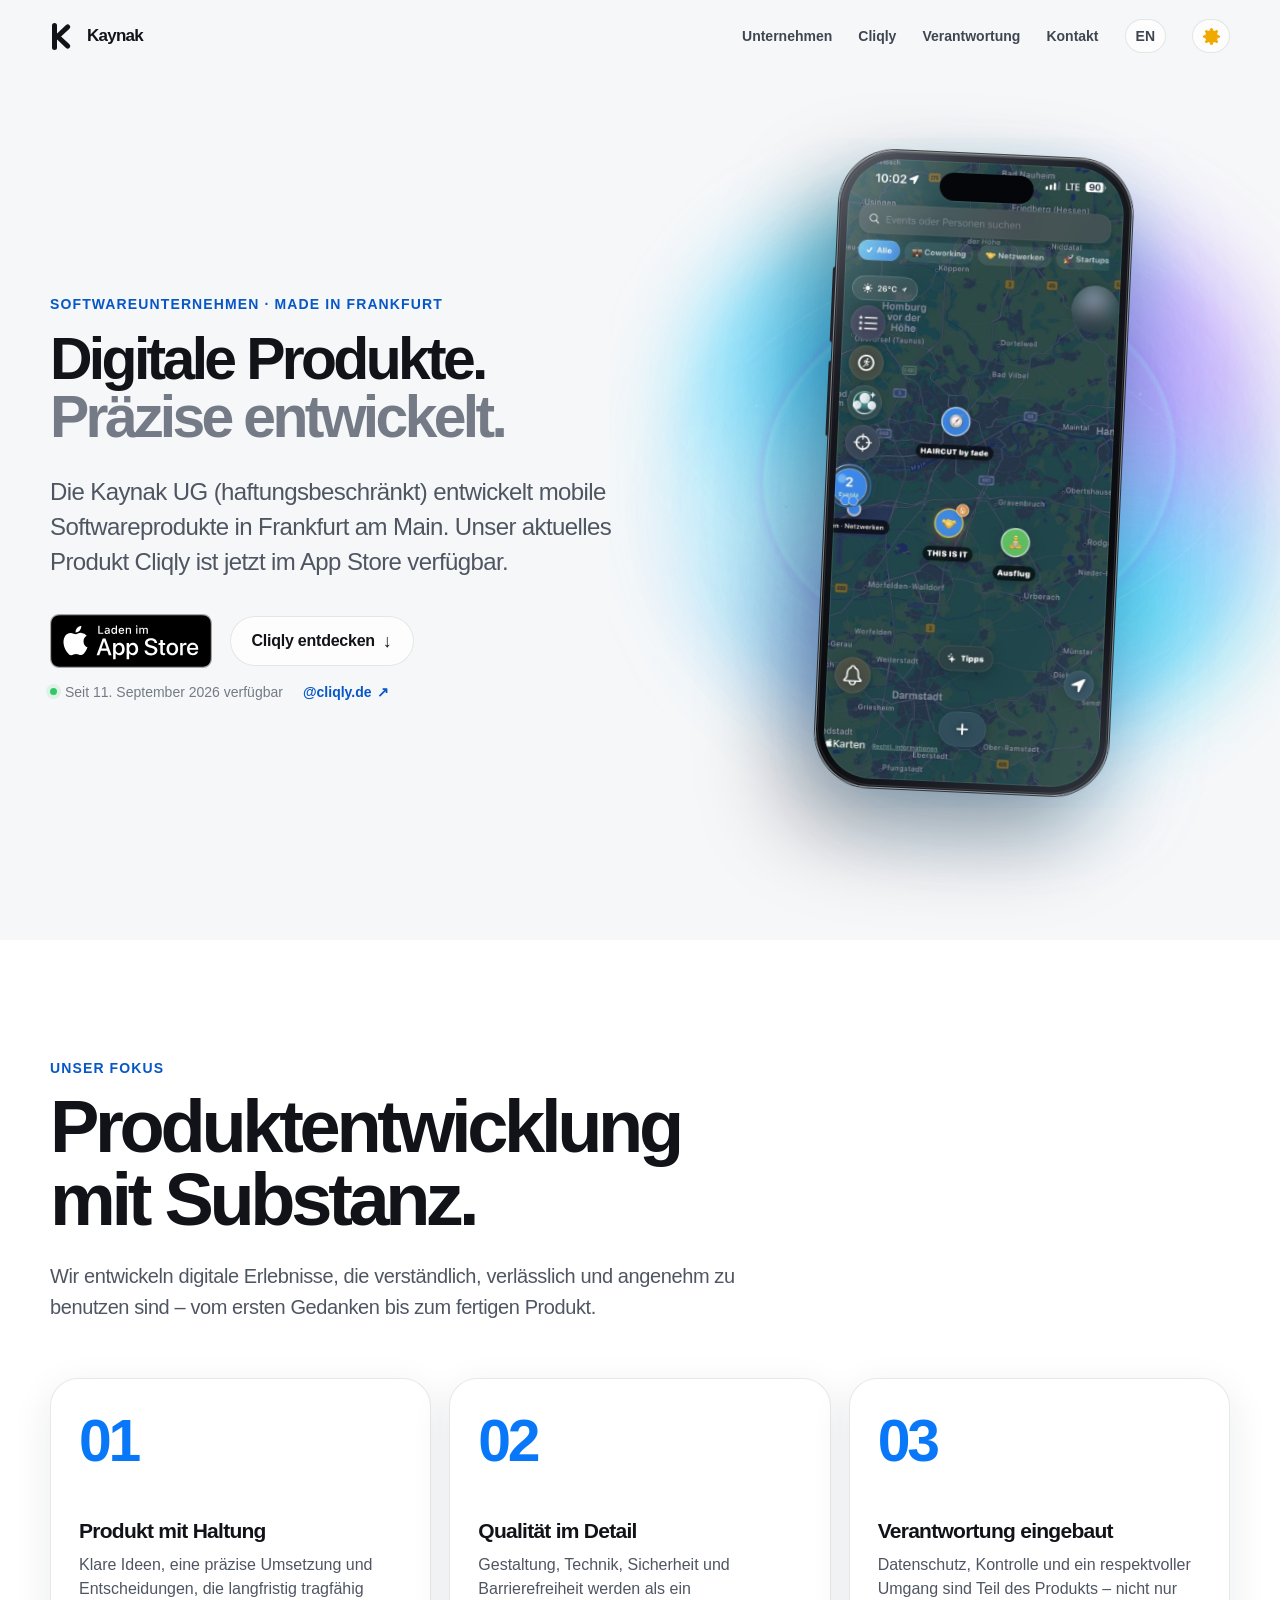
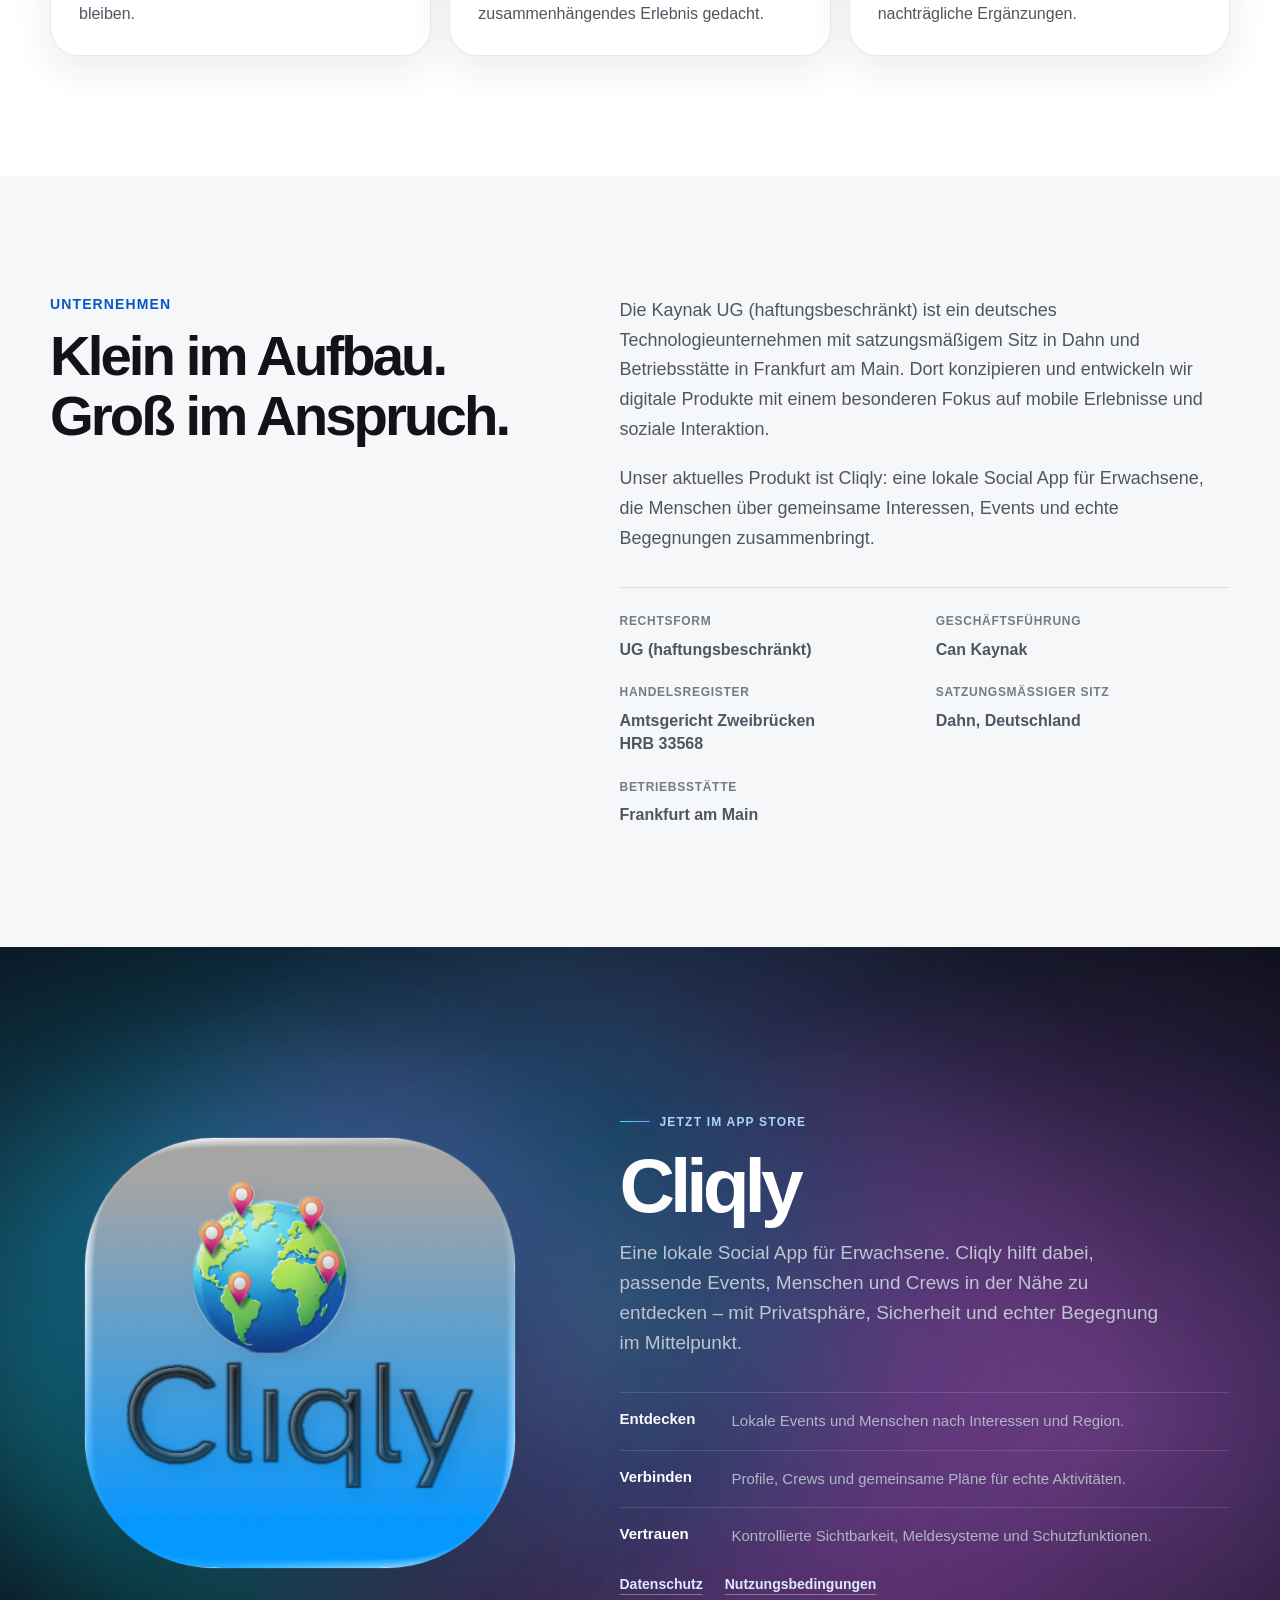
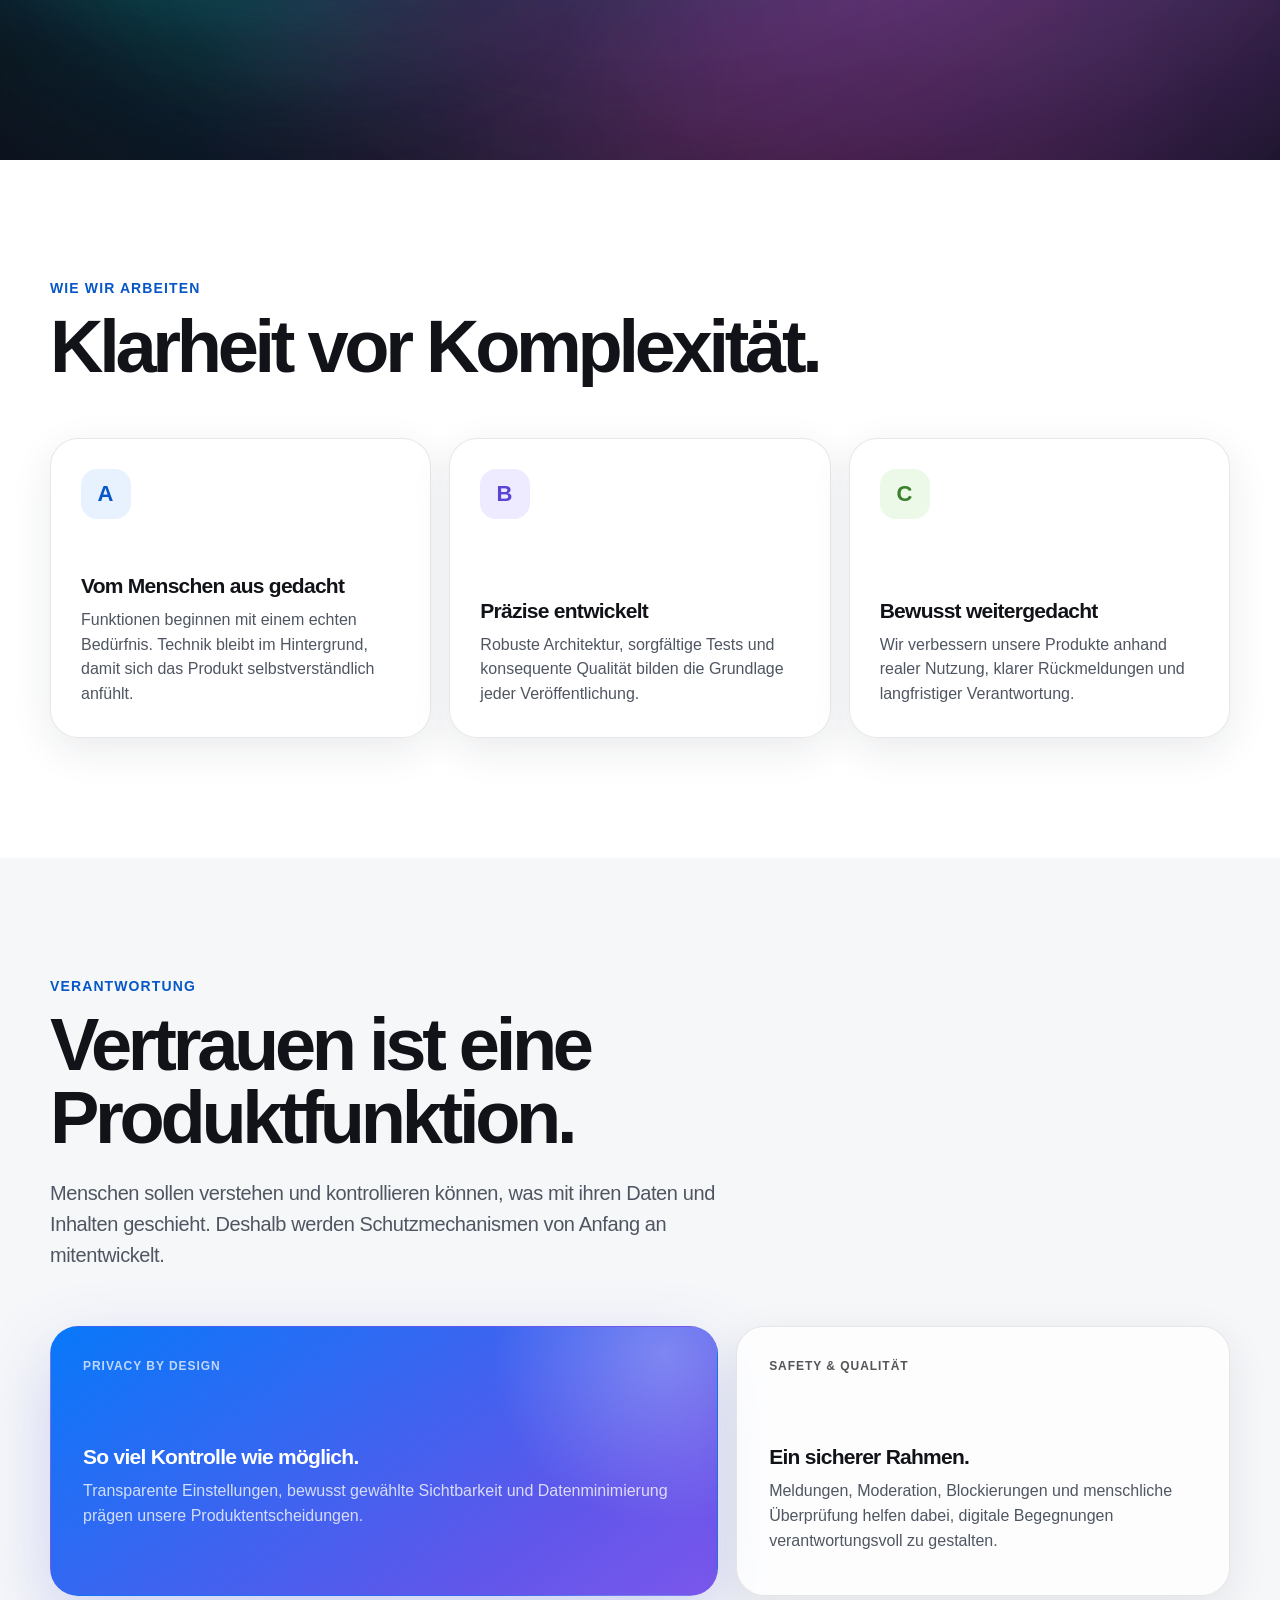
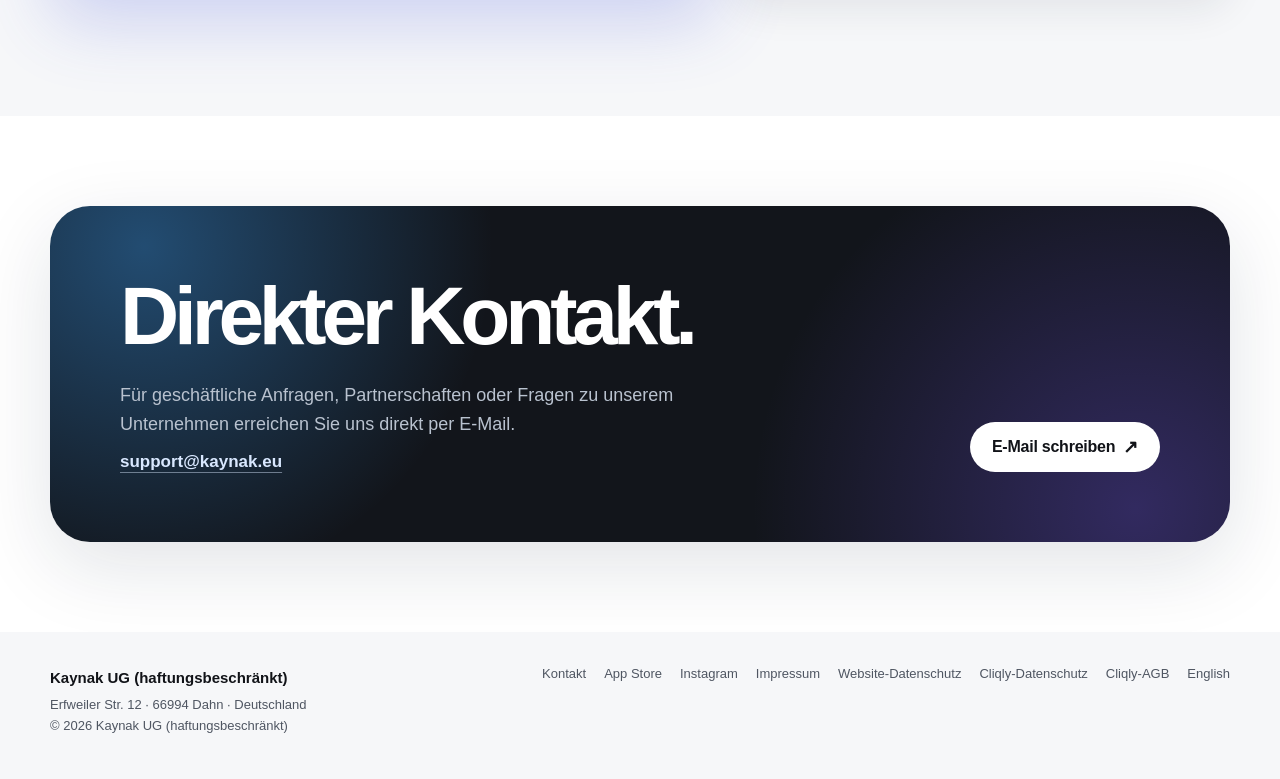
==== commit 1d5a5aea: "Promote Cliqly App Store launch" ====
--- a/index.html
+++ b/index.html
@@ -6,7 +6,7 @@
     <title>Kaynak UG (haftungsbeschränkt) – Apps made in Frankfurt</title>
     <meta
       name="description"
-      content="Die Kaynak UG (haftungsbeschränkt) entwickelt in Frankfurt am Main hochwertige digitale Produkte. Unser aktuelles Produkt: Cliqly, eine lokale Social App für echte Begegnungen."
+      content="Die Kaynak UG (haftungsbeschränkt) entwickelt in Frankfurt am Main hochwertige digitale Produkte. Cliqly, unsere lokale Social App für echte Begegnungen, ist jetzt im App Store verfügbar."
     />
     <meta name="theme-color" content="#f6f7f9" />
     <meta name="color-scheme" content="light dark" />
@@ -24,7 +24,7 @@
     <meta property="og:title" content="Kaynak UG (haftungsbeschränkt) – Apps made in Frankfurt" />
     <meta
       property="og:description"
-      content="Kaynak UG (haftungsbeschränkt) entwickelt hochwertige mobile und soziale Softwareprodukte in Frankfurt am Main."
+      content="Kaynak UG (haftungsbeschränkt) entwickelt hochwertige mobile Software in Frankfurt am Main. Cliqly ist jetzt im App Store verfügbar."
     />
     <meta property="og:url" content="https://kaynak.eu/" />
     <meta property="og:image" content="https://kaynak.eu/assets/og-kaynak.png" />
@@ -35,7 +35,7 @@
     <meta name="twitter:title" content="Kaynak UG (haftungsbeschränkt) – Apps made in Frankfurt" />
     <meta
       name="twitter:description"
-      content="Kaynak UG (haftungsbeschränkt) entwickelt hochwertige mobile und soziale Softwareprodukte in Frankfurt am Main."
+      content="Kaynak UG (haftungsbeschränkt) entwickelt hochwertige mobile Software in Frankfurt am Main. Cliqly ist jetzt im App Store verfügbar."
     />
     <meta name="twitter:image" content="https://kaynak.eu/assets/og-kaynak.png" />
     <script type="application/ld+json">
@@ -67,7 +67,11 @@
         },
         "brand": {
           "@type": "Brand",
-          "name": "Cliqly"
+          "name": "Cliqly",
+          "url": "https://apps.apple.com/de/app/cliqly/id6742904695",
+          "sameAs": [
+            "https://www.instagram.com/cliqly.de/"
+          ]
         }
       }
     </script>
@@ -109,13 +113,40 @@
             </h1>
             <p class="hero-copy">
               Die Kaynak UG (haftungsbeschränkt) entwickelt mobile Softwareprodukte in
-              Frankfurt am Main. Unser aktuelles Produkt ist Cliqly.
+              Frankfurt am Main. Unser aktuelles Produkt Cliqly ist jetzt im App Store
+              verfügbar.
             </p>
             <div class="button-row">
-              <a class="button button-primary" href="#cliqly">
-                Cliqly entdecken <span class="button-arrow" aria-hidden="true">→</span>
+              <a
+                class="app-store-link"
+                href="https://apps.apple.com/de/app/cliqly/id6742904695?itsct=apps_box_badge&amp;itscg=30200"
+                target="_blank"
+                rel="noopener noreferrer"
+                aria-label="Cliqly im App Store laden (öffnet in neuem Tab)"
+              >
+                <img
+                  class="app-store-badge"
+                  src="/assets/download-on-the-app-store-de.svg"
+                  alt="Laden im App Store"
+                  width="180"
+                  height="60"
+                />
               </a>
-              <a class="button button-secondary" href="#unternehmen">Über uns</a>
+              <a class="button button-secondary" href="#cliqly">
+                Cliqly entdecken <span class="button-arrow" aria-hidden="true">↓</span>
+              </a>
+            </div>
+            <div class="launch-meta" aria-label="Cliqly Veröffentlichung und Social Media">
+              <span class="launch-status">Seit 11. September 2026 verfügbar</span>
+              <a
+                class="social-link"
+                href="https://www.instagram.com/cliqly.de/"
+                target="_blank"
+                rel="noopener noreferrer"
+                aria-label="Cliqly auf Instagram öffnen (öffnet in neuem Tab)"
+              >
+                @cliqly.de <span aria-hidden="true">↗</span>
+              </a>
             </div>
           </div>
 
@@ -247,7 +278,7 @@
               />
             </div>
             <div class="product-copy">
-              <span class="product-label">Unser aktuelles Produkt</span>
+              <span class="product-label">Jetzt im App Store</span>
               <h3 id="product-title">Cliqly</h3>
               <p>
                 Eine lokale Social App für Erwachsene. Cliqly hilft dabei, passende
@@ -378,6 +409,18 @@
         </div>
         <div class="footer-links">
           <a href="mailto:support@kaynak.eu">Kontakt</a>
+          <a
+            href="https://apps.apple.com/de/app/cliqly/id6742904695"
+            target="_blank"
+            rel="noopener noreferrer"
+            >App Store</a
+          >
+          <a
+            href="https://www.instagram.com/cliqly.de/"
+            target="_blank"
+            rel="noopener noreferrer"
+            >Instagram</a
+          >
           <a href="/impressum/">Impressum</a>
           <a href="/datenschutz/">Website-Datenschutz</a>
           <a href="/cliqly/datenschutz/">Cliqly-Datenschutz</a>
--- a/assets/styles.css
+++ b/assets/styles.css
@@ -445,7 +445,60 @@
   display: flex;
   flex-wrap: wrap;
   align-items: center;
-  gap: 12px;
+  gap: 18px;
+}
+
+.app-store-link {
+  display: inline-flex;
+  flex: 0 0 auto;
+  border-radius: 10px;
+  outline-offset: 6px;
+}
+
+.app-store-badge {
+  width: auto;
+  height: 54px;
+  max-width: none;
+}
+
+.launch-meta {
+  margin-top: 14px;
+  display: flex;
+  flex-wrap: wrap;
+  align-items: center;
+  gap: 9px 20px;
+  color: var(--ink-muted);
+  font-size: 14px;
+  line-height: 1.45;
+}
+
+.launch-status {
+  display: inline-flex;
+  align-items: center;
+  gap: 8px;
+}
+
+.launch-status::before {
+  content: "";
+  width: 7px;
+  height: 7px;
+  flex: 0 0 auto;
+  border-radius: 50%;
+  background: #31c86a;
+  box-shadow: 0 0 0 4px rgba(49, 200, 106, 0.12);
+}
+
+.social-link {
+  display: inline-flex;
+  align-items: center;
+  gap: 5px;
+  color: var(--blue-deep);
+  font-weight: 620;
+  text-underline-offset: 4px;
+}
+
+.social-link:hover {
+  text-decoration: underline;
 }
 
 .button {
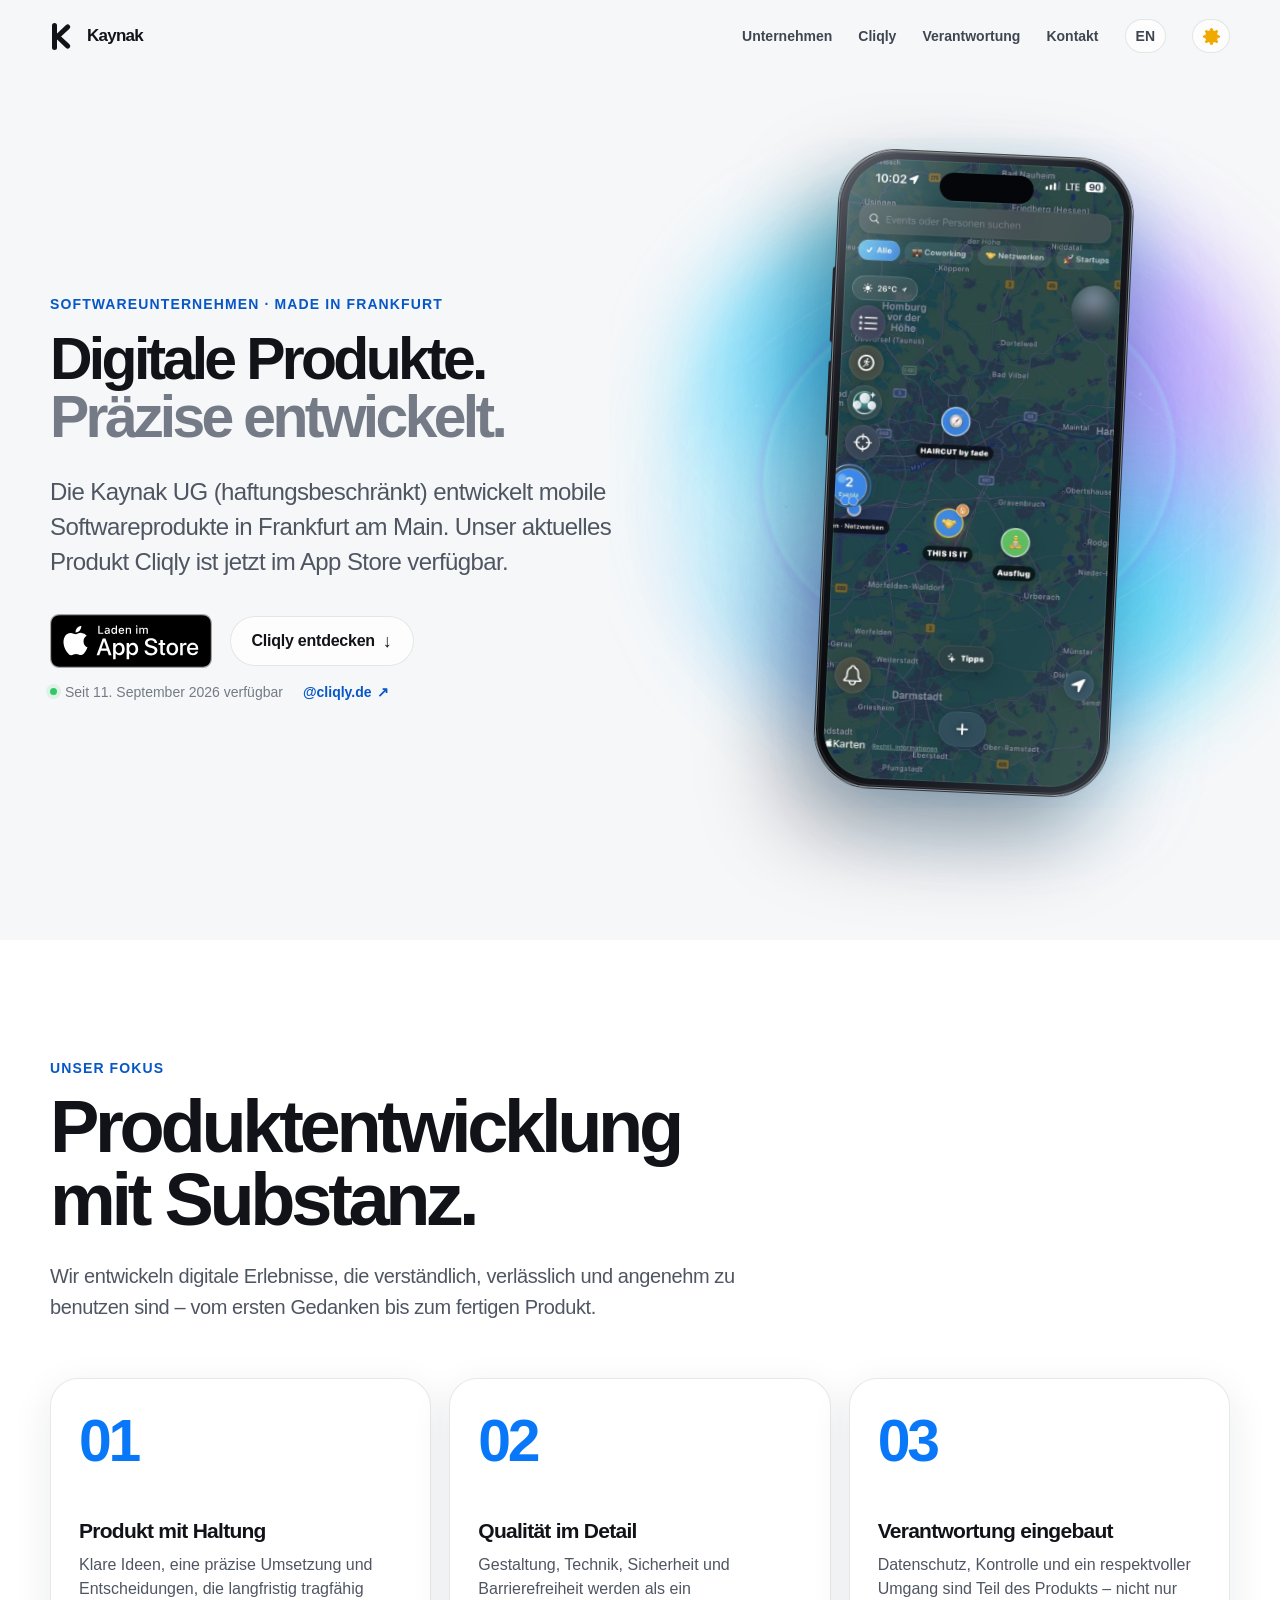
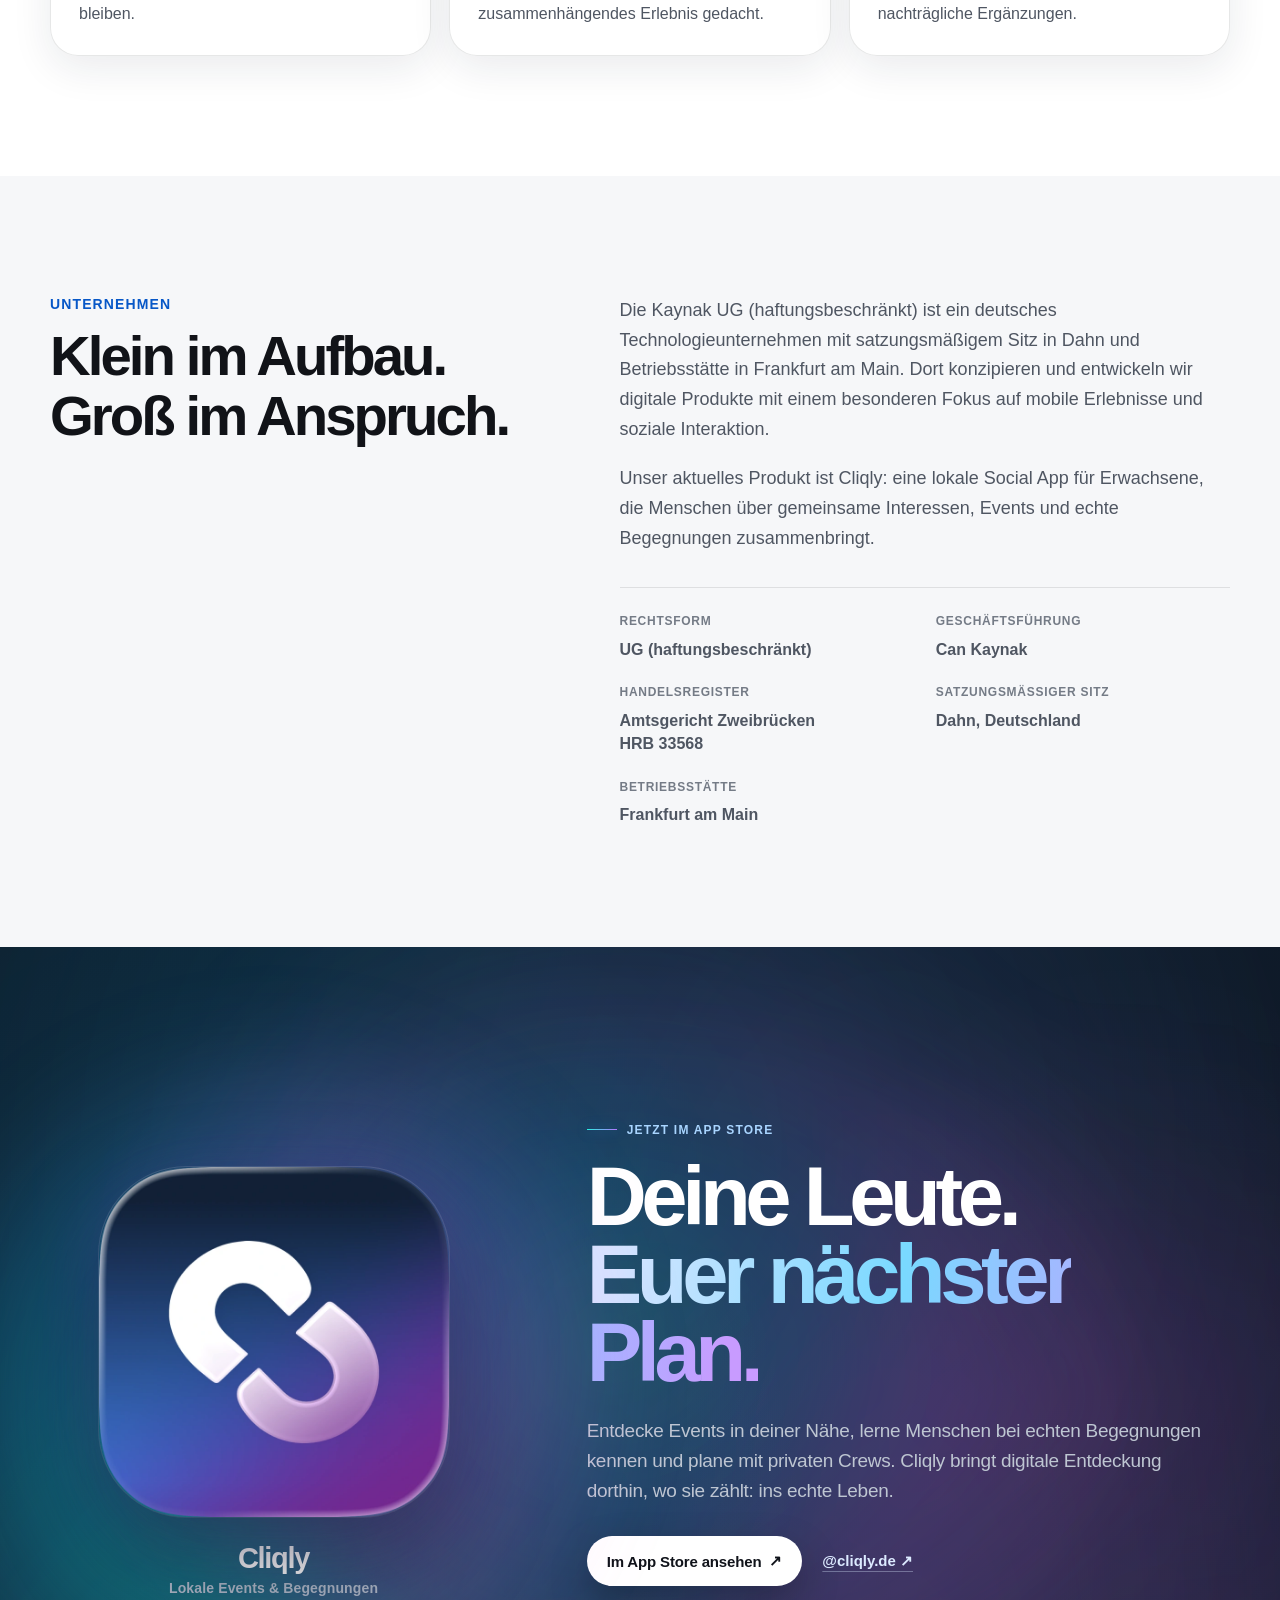
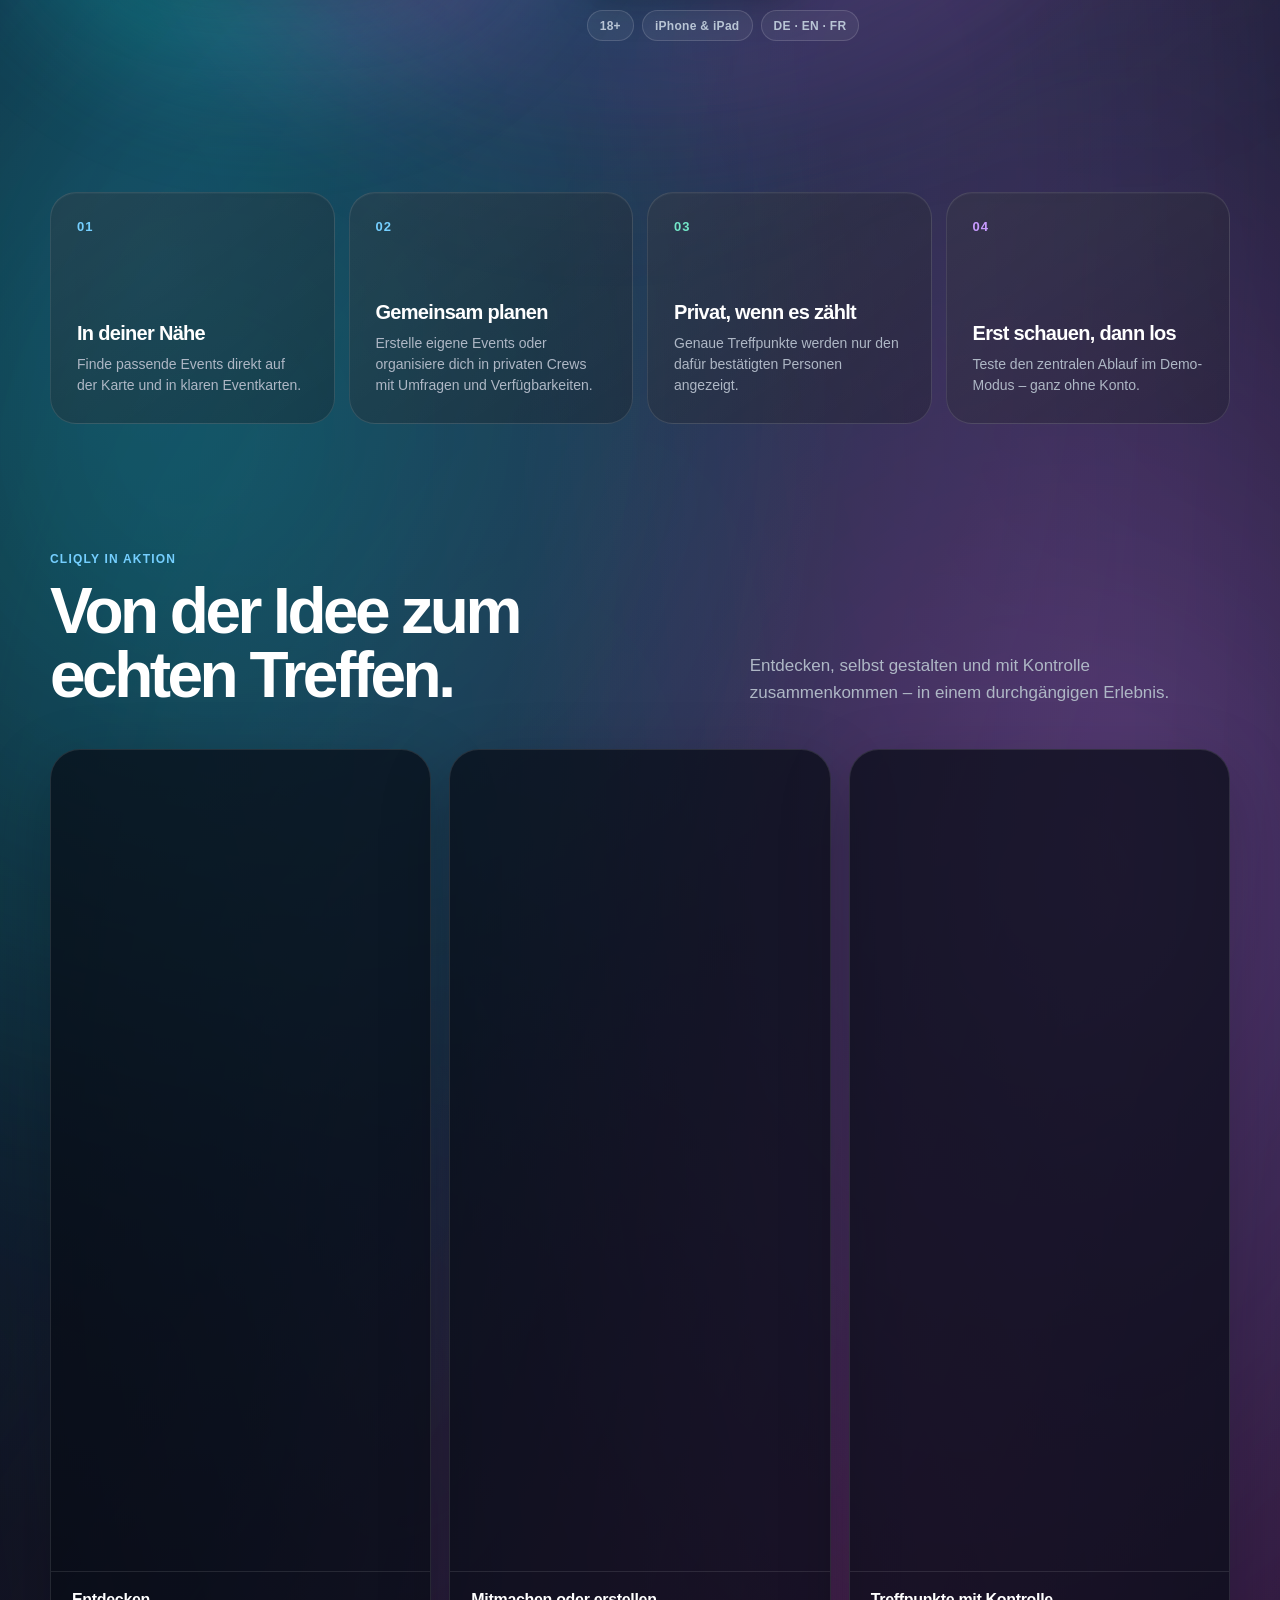
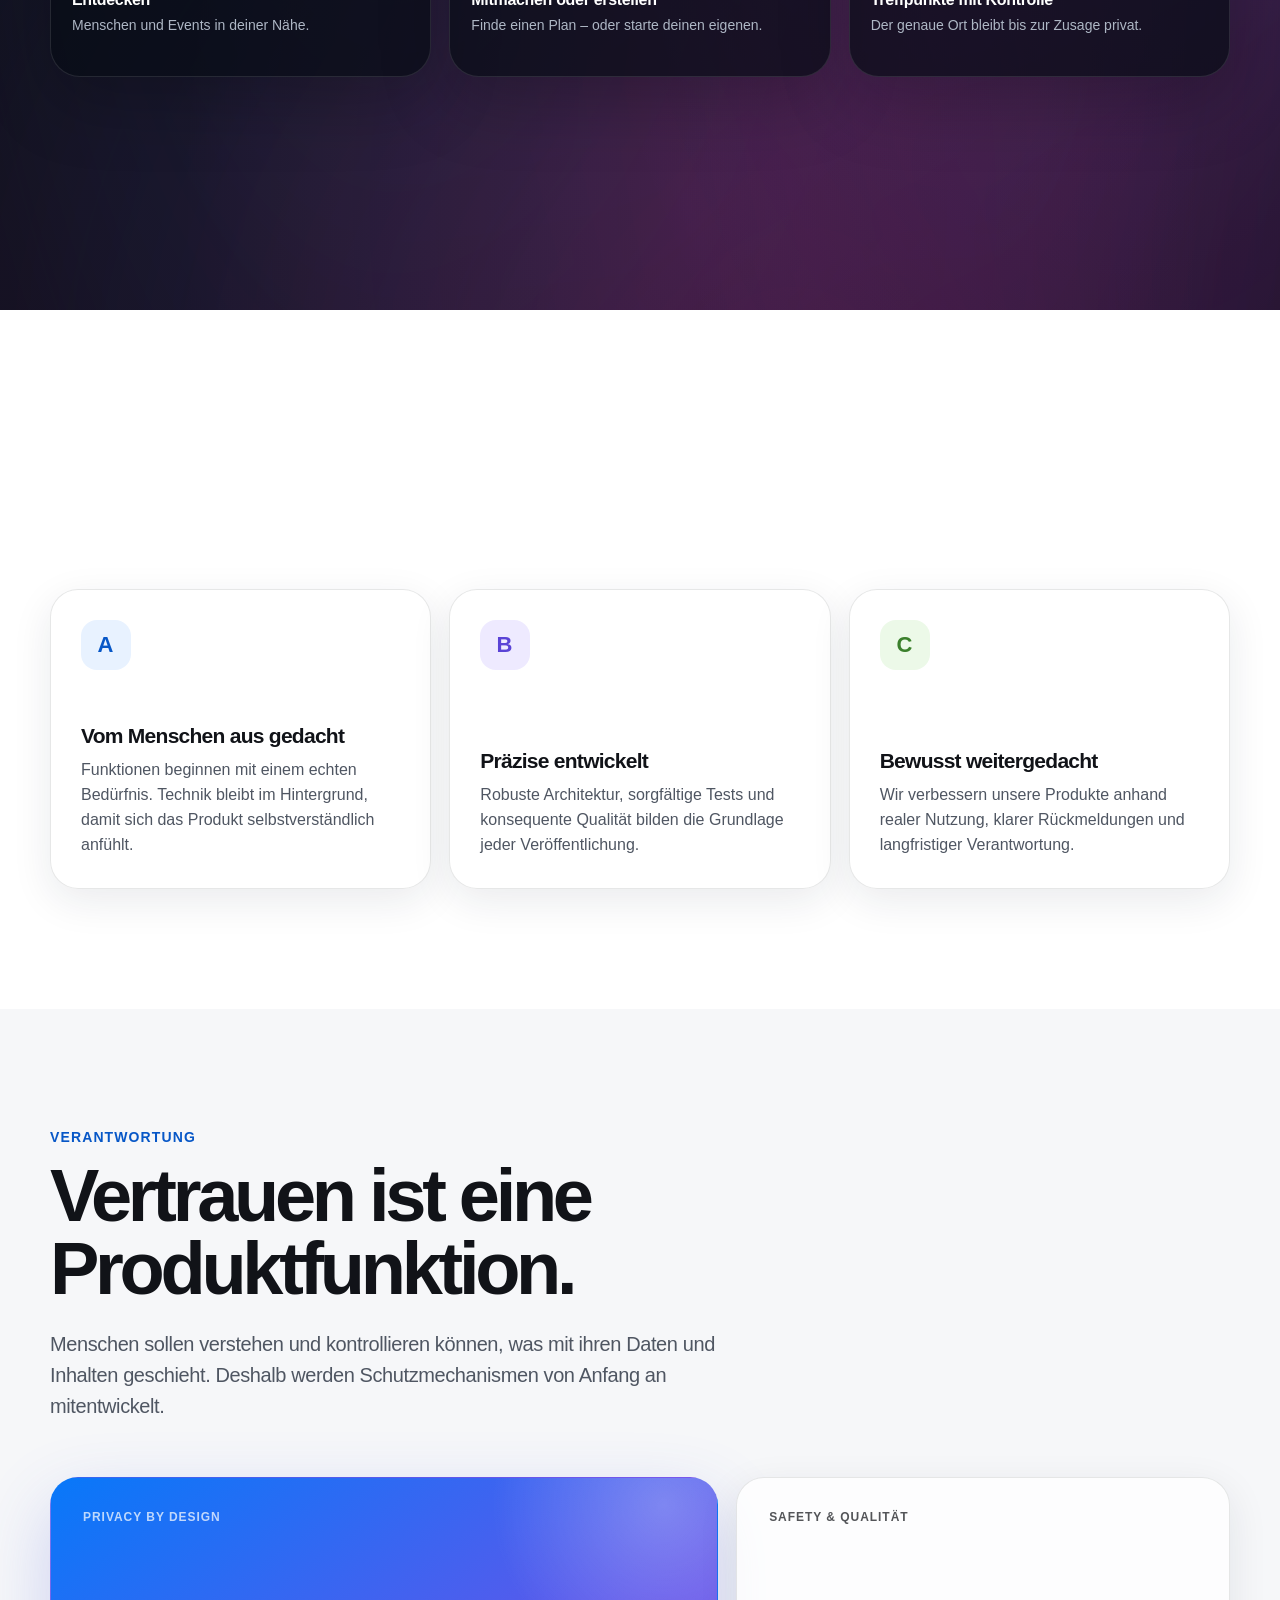
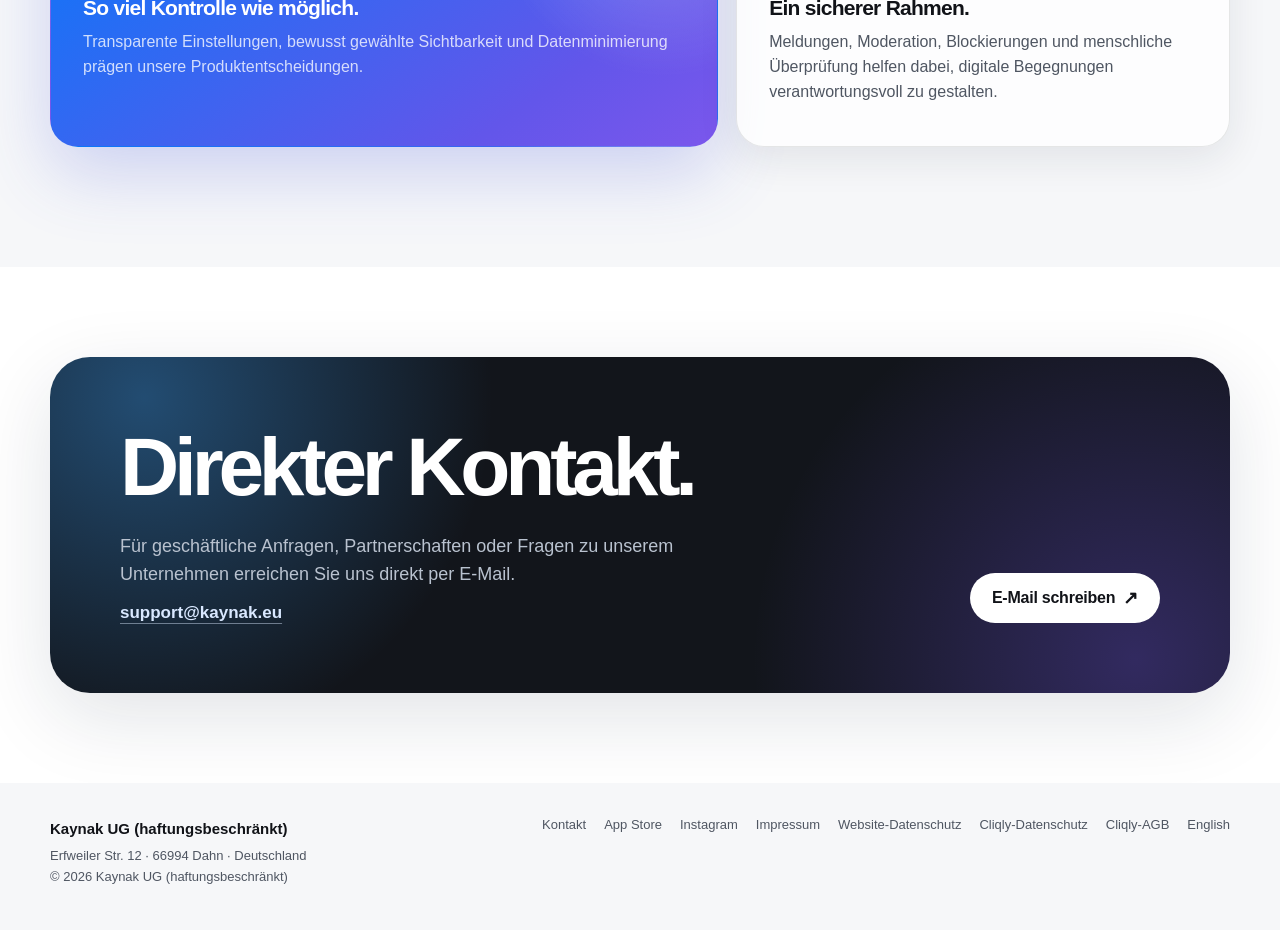
==== commit f1327b05: "Refresh Cliqly product showcase" ====
--- a/index.html
+++ b/index.html
@@ -265,44 +265,159 @@
         </div>
       </section>
 
-      <section class="section section-dark" id="cliqly" aria-labelledby="product-title">
+      <section
+        class="section section-dark product-section"
+        id="cliqly"
+        aria-labelledby="product-title"
+      >
         <div class="shell">
           <div class="product-stage">
             <div class="product-visual">
-              <img
-                class="product-icon"
-                src="/assets/cliqly-icon.jpg"
-                alt="App-Symbol von Cliqly mit Globus und Ortsmarkierungen"
-                width="1024"
-                height="1024"
-              />
+              <div class="product-icon-lockup">
+                <img
+                  class="product-icon"
+                  src="/assets/cliqly-icon-generation26.webp"
+                  alt="Cliqly App-Symbol"
+                  width="768"
+                  height="768"
+                />
+                <div class="product-brand-line">
+                  <strong>Cliqly</strong>
+                  <span>Lokale Events &amp; Begegnungen</span>
+                </div>
+              </div>
             </div>
             <div class="product-copy">
               <span class="product-label">Jetzt im App Store</span>
-              <h3 id="product-title">Cliqly</h3>
-              <p>
-                Eine lokale Social App für Erwachsene. Cliqly hilft dabei, passende
-                Events, Menschen und Crews in der Nähe zu entdecken – mit Privatsphäre,
-                Sicherheit und echter Begegnung im Mittelpunkt.
-              </p>
-              <div class="product-points">
-                <div class="product-point">
+              <h2 id="product-title">
+                Deine Leute.<br /><span>Euer nächster Plan.</span>
+              </h2>
+              <p>
+                Entdecke Events in deiner Nähe, lerne Menschen bei echten Begegnungen
+                kennen und plane mit privaten Crews. Cliqly bringt digitale Entdeckung
+                dorthin, wo sie zählt: ins echte Leben.
+              </p>
+              <div class="product-actions">
+                <a
+                  class="product-store-link"
+                  href="https://apps.apple.com/de/app/cliqly/id6742904695"
+                  target="_blank"
+                  rel="noopener noreferrer"
+                  aria-label="Cliqly im App Store ansehen (öffnet in neuem Tab)"
+                >
+                  Im App Store ansehen <span aria-hidden="true">↗</span>
+                </a>
+                <a
+                  class="product-instagram-link"
+                  href="https://www.instagram.com/cliqly.de/"
+                  target="_blank"
+                  rel="noopener noreferrer"
+                  aria-label="Cliqly auf Instagram öffnen (öffnet in neuem Tab)"
+                >
+                  @cliqly.de <span aria-hidden="true">↗</span>
+                </a>
+              </div>
+              <ul class="product-facts" aria-label="Cliqly Verfügbarkeit">
+                <li>18+</li>
+                <li>iPhone &amp; iPad</li>
+                <li>DE · EN · FR</li>
+              </ul>
+            </div>
+          </div>
+
+          <div class="product-feature-grid" aria-label="Cliqly Funktionen">
+            <article class="product-feature">
+              <span class="product-feature-number">01</span>
+              <h3>In deiner Nähe</h3>
+              <p>Finde passende Events direkt auf der Karte und in klaren Eventkarten.</p>
+            </article>
+            <article class="product-feature">
+              <span class="product-feature-number">02</span>
+              <h3>Gemeinsam planen</h3>
+              <p>
+                Erstelle eigene Events oder organisiere dich in privaten Crews mit
+                Umfragen und Verfügbarkeiten.
+              </p>
+            </article>
+            <article class="product-feature">
+              <span class="product-feature-number">03</span>
+              <h3>Privat, wenn es zählt</h3>
+              <p>
+                Genaue Treffpunkte werden nur den dafür bestätigten Personen angezeigt.
+              </p>
+            </article>
+            <article class="product-feature">
+              <span class="product-feature-number">04</span>
+              <h3>Erst schauen, dann los</h3>
+              <p>Teste den zentralen Ablauf im Demo-Modus – ganz ohne Konto.</p>
+            </article>
+          </div>
+
+          <div class="product-gallery">
+            <div class="product-gallery-heading">
+              <div>
+                <span class="product-gallery-label">Cliqly in Aktion</span>
+                <h3>Von der Idee zum echten Treffen.</h3>
+              </div>
+              <p>
+                Entdecken, selbst gestalten und mit Kontrolle zusammenkommen – in einem
+                durchgängigen Erlebnis.
+              </p>
+            </div>
+            <div class="product-shot-rail" aria-label="Einblicke in die Cliqly App">
+              <figure class="product-shot">
+                <img
+                  src="/assets/cliqly-story-de-01.webp"
+                  alt="Cliqly-Karte mit lokalen Events und der Botschaft Deine Leute, euer nächster Plan"
+                  width="720"
+                  height="1561"
+                  loading="lazy"
+                  decoding="async"
+                />
+                <figcaption>
                   <strong>Entdecken</strong>
-                  <span>Lokale Events und Menschen nach Interessen und Region.</span>
-                </div>
-                <div class="product-point">
-                  <strong>Verbinden</strong>
-                  <span>Profile, Crews und gemeinsame Pläne für echte Aktivitäten.</span>
-                </div>
-                <div class="product-point">
-                  <strong>Vertrauen</strong>
-                  <span>Kontrollierte Sichtbarkeit, Meldesysteme und Schutzfunktionen.</span>
-                </div>
-              </div>
-              <div class="product-legal-links" aria-label="Rechtliche Informationen zu Cliqly">
-                <a href="/cliqly/datenschutz/">Datenschutz</a>
-                <a href="/cliqly/nutzungsbedingungen/">Nutzungsbedingungen</a>
-              </div>
+                  <span>Menschen und Events in deiner Nähe.</span>
+                </figcaption>
+              </figure>
+              <figure class="product-shot">
+                <img
+                  src="/assets/cliqly-story-de-02.webp"
+                  alt="Cliqly Eventdetails und Ablauf zum Erstellen eines neuen Events"
+                  width="720"
+                  height="1561"
+                  loading="lazy"
+                  decoding="async"
+                />
+                <figcaption>
+                  <strong>Mitmachen oder erstellen</strong>
+                  <span>Finde einen Plan – oder starte deinen eigenen.</span>
+                </figcaption>
+              </figure>
+              <figure class="product-shot">
+                <img
+                  src="/assets/cliqly-story-de-03.webp"
+                  alt="Cliqly Einstellung für einen privaten, teilnahmeabhängigen Treffpunkt"
+                  width="720"
+                  height="1561"
+                  loading="lazy"
+                  decoding="async"
+                />
+                <figcaption>
+                  <strong>Treffpunkte mit Kontrolle</strong>
+                  <span>Der genaue Ort bleibt bis zur Zusage privat.</span>
+                </figcaption>
+              </figure>
+            </div>
+          </div>
+
+          <div class="product-bottom">
+            <p>
+              <strong>Kostenlos starten.</strong> Optional erweitern Cliqly+ und Pro die
+              Kontingente sowie – mit Pro – Designs und Effekte.
+            </p>
+            <div class="product-legal-links" aria-label="Rechtliche Informationen zu Cliqly">
+              <a href="/cliqly/datenschutz/">Datenschutz</a>
+              <a href="/cliqly/nutzungsbedingungen/">Nutzungsbedingungen</a>
             </div>
           </div>
         </div>
--- a/assets/styles.css
+++ b/assets/styles.css
@@ -1110,15 +1110,20 @@
   line-height: 1.45;
 }
 
+.product-section {
+  padding-top: clamp(110px, 10vw, 150px);
+  padding-bottom: clamp(100px, 10vw, 150px);
+}
+
 .product-stage {
   position: relative;
   isolation: isolate;
   overflow: visible;
   padding: clamp(24px, 4vw, 48px) 0;
   display: grid;
-  grid-template-columns: 0.9fr 1.1fr;
+  grid-template-columns: minmax(300px, 0.82fr) minmax(0, 1.18fr);
   align-items: center;
-  gap: 70px;
+  gap: clamp(60px, 7vw, 94px);
 }
 
 .product-stage::before {
@@ -1207,16 +1212,44 @@
 .product-icon {
   position: relative;
   z-index: 1;
-  width: min(100%, 430px);
+  width: min(100%, 350px);
   height: auto;
   margin: 0 auto;
   aspect-ratio: 1;
   object-fit: contain;
-  border-radius: 30%;
+  border-radius: 25%;
   box-shadow:
     0 44px 100px rgba(0, 0, 0, 0.42),
-    0 18px 70px rgba(51, 179, 255, 0.16),
+    0 18px 70px rgba(123, 87, 236, 0.24),
     0 0 0 1px rgba(255, 255, 255, 0.14);
+}
+
+.product-icon-lockup {
+  width: min(100%, 440px);
+  display: grid;
+  justify-items: center;
+  gap: 25px;
+}
+
+.product-brand-line {
+  display: grid;
+  justify-items: center;
+  gap: 5px;
+  text-align: center;
+}
+
+.product-brand-line strong {
+  color: #fff;
+  font-size: 29px;
+  font-weight: 710;
+  letter-spacing: -0.045em;
+}
+
+.product-brand-line span {
+  color: #aeb8c8;
+  font-size: 14px;
+  font-weight: 560;
+  letter-spacing: 0.01em;
 }
 
 .product-label {
@@ -1238,6 +1271,257 @@
   height: 1px;
   background: linear-gradient(90deg, var(--aura-cyan), var(--aura-violet));
   box-shadow: 0 0 12px rgba(51, 179, 255, 0.54);
+}
+
+.product-copy h2 {
+  max-width: 680px;
+  margin: 0 0 24px;
+  color: #fff;
+  font-size: clamp(50px, 6.5vw, 86px);
+  font-weight: 720;
+  letter-spacing: -0.065em;
+  line-height: 0.94;
+  text-wrap: balance;
+}
+
+.product-copy h2 span {
+  color: #b7c4d6;
+  background: linear-gradient(100deg, #d8e5ff 4%, #79d9ff 48%, #c89bff 94%);
+  -webkit-background-clip: text;
+  background-clip: text;
+  -webkit-text-fill-color: transparent;
+}
+
+.product-copy > p {
+  max-width: 620px;
+  margin: 0;
+  color: #bec6d2;
+  font-size: 19px;
+  letter-spacing: -0.015em;
+  line-height: 1.58;
+}
+
+.product-actions {
+  margin-top: 30px;
+  display: flex;
+  flex-wrap: wrap;
+  align-items: center;
+  gap: 12px 20px;
+}
+
+.product-store-link {
+  min-height: 50px;
+  padding: 0 20px;
+  display: inline-flex;
+  align-items: center;
+  gap: 8px;
+  border-radius: 999px;
+  color: #10131a;
+  background: #fff;
+  box-shadow: 0 16px 38px rgba(0, 0, 0, 0.26);
+  font-size: 15px;
+  font-weight: 680;
+  letter-spacing: -0.01em;
+  transition:
+    transform 180ms ease,
+    box-shadow 180ms ease;
+}
+
+.product-store-link:hover {
+  box-shadow: 0 20px 46px rgba(0, 0, 0, 0.34);
+  transform: translateY(-2px);
+}
+
+.product-instagram-link {
+  color: #dceaff;
+  font-size: 15px;
+  font-weight: 640;
+  text-decoration: underline;
+  text-decoration-color: rgba(220, 234, 255, 0.34);
+  text-underline-offset: 5px;
+}
+
+.product-instagram-link:hover {
+  text-decoration-color: currentColor;
+}
+
+.product-facts {
+  margin: 24px 0 0;
+  padding: 0;
+  display: flex;
+  flex-wrap: wrap;
+  gap: 8px;
+  list-style: none;
+}
+
+.product-facts li {
+  min-height: 31px;
+  padding: 0 12px;
+  display: inline-flex;
+  align-items: center;
+  border: 1px solid rgba(255, 255, 255, 0.14);
+  border-radius: 999px;
+  color: #b9c5d5;
+  background: rgba(255, 255, 255, 0.055);
+  font-size: 12px;
+  font-weight: 650;
+  letter-spacing: 0.025em;
+}
+
+.product-feature-grid {
+  margin-top: clamp(68px, 8vw, 104px);
+  display: grid;
+  grid-template-columns: repeat(4, minmax(0, 1fr));
+  gap: 14px;
+}
+
+.product-feature {
+  min-height: 232px;
+  padding: 26px;
+  display: flex;
+  flex-direction: column;
+  border: 1px solid rgba(255, 255, 255, 0.11);
+  border-radius: 26px;
+  background:
+    linear-gradient(145deg, rgba(255, 255, 255, 0.075), rgba(255, 255, 255, 0.025)),
+    rgba(7, 10, 18, 0.32);
+  box-shadow: inset 0 1px 0 rgba(255, 255, 255, 0.035);
+}
+
+.product-feature-number {
+  margin-bottom: auto;
+  color: #75cfff;
+  font-size: 13px;
+  font-weight: 700;
+  letter-spacing: 0.08em;
+}
+
+.product-feature:nth-child(3) .product-feature-number {
+  color: #73e6c8;
+}
+
+.product-feature:nth-child(4) .product-feature-number {
+  color: #c89bff;
+}
+
+.product-feature h3 {
+  margin: 42px 0 9px;
+  color: #fff;
+  font-size: 20px;
+  letter-spacing: -0.035em;
+}
+
+.product-feature p {
+  margin: 0;
+  color: #aeb7c5;
+  font-size: 14px;
+  line-height: 1.52;
+}
+
+.product-gallery {
+  margin-top: clamp(92px, 10vw, 132px);
+}
+
+.product-gallery-heading {
+  display: grid;
+  grid-template-columns: minmax(0, 1.15fr) minmax(260px, 0.85fr);
+  align-items: end;
+  gap: 50px;
+}
+
+.product-gallery-label {
+  display: block;
+  margin-bottom: 13px;
+  color: #75cfff;
+  font-size: 12px;
+  font-weight: 700;
+  letter-spacing: 0.1em;
+  text-transform: uppercase;
+}
+
+.product-gallery-heading h3 {
+  max-width: 720px;
+  margin: 0;
+  color: #fff;
+  font-size: clamp(38px, 5vw, 64px);
+  font-weight: 700;
+  letter-spacing: -0.055em;
+  line-height: 1;
+  text-wrap: balance;
+}
+
+.product-gallery-heading > p {
+  max-width: 460px;
+  margin: 0;
+  color: #aeb7c5;
+  font-size: 17px;
+  line-height: 1.58;
+}
+
+.product-shot-rail {
+  margin-top: 42px;
+  display: grid;
+  grid-template-columns: repeat(3, minmax(0, 1fr));
+  gap: 18px;
+}
+
+.product-shot {
+  overflow: hidden;
+  margin: 0;
+  border: 1px solid rgba(255, 255, 255, 0.11);
+  border-radius: 30px;
+  background: rgba(8, 12, 22, 0.72);
+  box-shadow: 0 24px 70px rgba(0, 0, 0, 0.23);
+}
+
+.product-shot img {
+  width: 100%;
+  height: auto;
+  aspect-ratio: 720 / 1561;
+  object-fit: cover;
+  border-bottom: 1px solid rgba(255, 255, 255, 0.1);
+}
+
+.product-shot figcaption {
+  min-height: 104px;
+  padding: 19px 21px 22px;
+  display: grid;
+  align-content: start;
+  gap: 6px;
+}
+
+.product-shot figcaption strong {
+  color: #fff;
+  font-size: 16px;
+  letter-spacing: -0.02em;
+}
+
+.product-shot figcaption span {
+  color: #aeb7c5;
+  font-size: 14px;
+  line-height: 1.45;
+}
+
+.product-bottom {
+  margin-top: 34px;
+  padding-top: 27px;
+  border-top: 1px solid rgba(255, 255, 255, 0.12);
+  display: flex;
+  justify-content: space-between;
+  align-items: flex-start;
+  gap: 30px;
+}
+
+.product-bottom > p {
+  max-width: 650px;
+  margin: 0;
+  color: #aeb7c5;
+  font-size: 14px;
+  line-height: 1.55;
+}
+
+.product-bottom > p strong {
+  color: #fff;
 }
 
 .motion-ready [data-reveal] {
@@ -1288,7 +1572,9 @@
 @media (hover: hover) and (pointer: fine) {
   .fact-card,
   .value-card,
-  .responsibility-card {
+  .responsibility-card,
+  .product-feature,
+  .product-shot {
     transition:
       transform 500ms cubic-bezier(0.16, 1, 0.3, 1),
       border-color 500ms ease,
@@ -1300,7 +1586,11 @@
   .responsibility-card:hover,
   .motion-ready .fact-card[data-reveal].is-revealed:hover,
   .motion-ready .value-card[data-reveal].is-revealed:hover,
-  .motion-ready .responsibility-card[data-reveal].is-revealed:hover {
+  .motion-ready .responsibility-card[data-reveal].is-revealed:hover,
+  .product-feature:hover,
+  .product-shot:hover,
+  .motion-ready .product-feature[data-reveal].is-revealed:hover,
+  .motion-ready .product-shot[data-reveal].is-revealed:hover {
     border-color: color-mix(in srgb, var(--blue) 30%, var(--line));
     box-shadow: 0 22px 60px rgba(18, 30, 58, 0.13);
     transform: translate3d(0, -5px, 0);
@@ -1316,46 +1606,6 @@
     filter: saturate(1.06) brightness(1.03);
     transform: translate3d(0, -4px, 0) scale(1.015);
   }
-}
-
-.product-copy h3 {
-  margin: 0 0 18px;
-  font-size: clamp(48px, 6vw, 82px);
-  letter-spacing: -0.065em;
-  line-height: 0.92;
-}
-
-.product-copy > p {
-  max-width: 560px;
-  margin: 0;
-  color: #bec6d2;
-  font-size: 19px;
-  line-height: 1.58;
-}
-
-.product-points {
-  margin-top: 34px;
-  display: grid;
-  gap: 17px;
-}
-
-.product-point {
-  padding-top: 17px;
-  border-top: 1px solid rgba(255, 255, 255, 0.13);
-  display: grid;
-  grid-template-columns: 94px 1fr;
-  gap: 18px;
-}
-
-.product-point strong {
-  color: #fff;
-  font-size: 15px;
-}
-
-.product-point span {
-  color: #aeb7c5;
-  font-size: 15px;
-  line-height: 1.5;
 }
 
 .product-legal-links {
@@ -1366,6 +1616,11 @@
   color: #dceaff;
   font-size: 14px;
   font-weight: 620;
+}
+
+.product-bottom .product-legal-links {
+  margin-top: 0;
+  justify-content: flex-end;
 }
 
 .product-legal-links a {
@@ -1754,6 +2009,10 @@
 
   .product-stage {
     gap: 52px;
+  }
+
+  .product-feature-grid {
+    grid-template-columns: repeat(2, minmax(0, 1fr));
   }
 
   .product-visual {
@@ -1935,19 +2194,72 @@
 
   .product-stage {
     padding: 18px 0 6px;
-  }
-
-  .product-copy h3 {
-    font-size: 53px;
-  }
-
-  .product-point {
+    gap: 48px;
+  }
+
+  .product-copy h2 {
+    font-size: clamp(44px, 12.5vw, 58px);
+  }
+
+  .product-copy > p {
+    font-size: 18px;
+  }
+
+  .product-icon {
+    width: min(78%, 310px);
+  }
+
+  .product-brand-line strong {
+    font-size: 25px;
+  }
+
+  .product-feature-grid {
     grid-template-columns: 1fr;
-    gap: 6px;
-  }
-
-  .product-icon {
-    width: 82%;
+    gap: 12px;
+  }
+
+  .product-feature {
+    min-height: 196px;
+  }
+
+  .product-gallery-heading {
+    grid-template-columns: 1fr;
+    gap: 20px;
+  }
+
+  .product-gallery-heading > p {
+    font-size: 16px;
+  }
+
+  .product-shot-rail {
+    margin-right: -14px;
+    margin-left: -14px;
+    padding: 0 28px 12px 14px;
+    grid-template-columns: none;
+    grid-auto-flow: column;
+    grid-auto-columns: minmax(250px, 82vw);
+    overflow-x: auto;
+    overscroll-behavior-inline: contain;
+    scroll-padding-inline: 14px;
+    scroll-snap-type: inline mandatory;
+    scrollbar-width: none;
+  }
+
+  .product-shot-rail::-webkit-scrollbar {
+    display: none;
+  }
+
+  .product-shot {
+    scroll-snap-align: start;
+  }
+
+  .product-bottom {
+    flex-direction: column;
+    gap: 20px;
+  }
+
+  .product-bottom .product-legal-links {
+    justify-content: flex-start;
   }
 
   .value-card {
